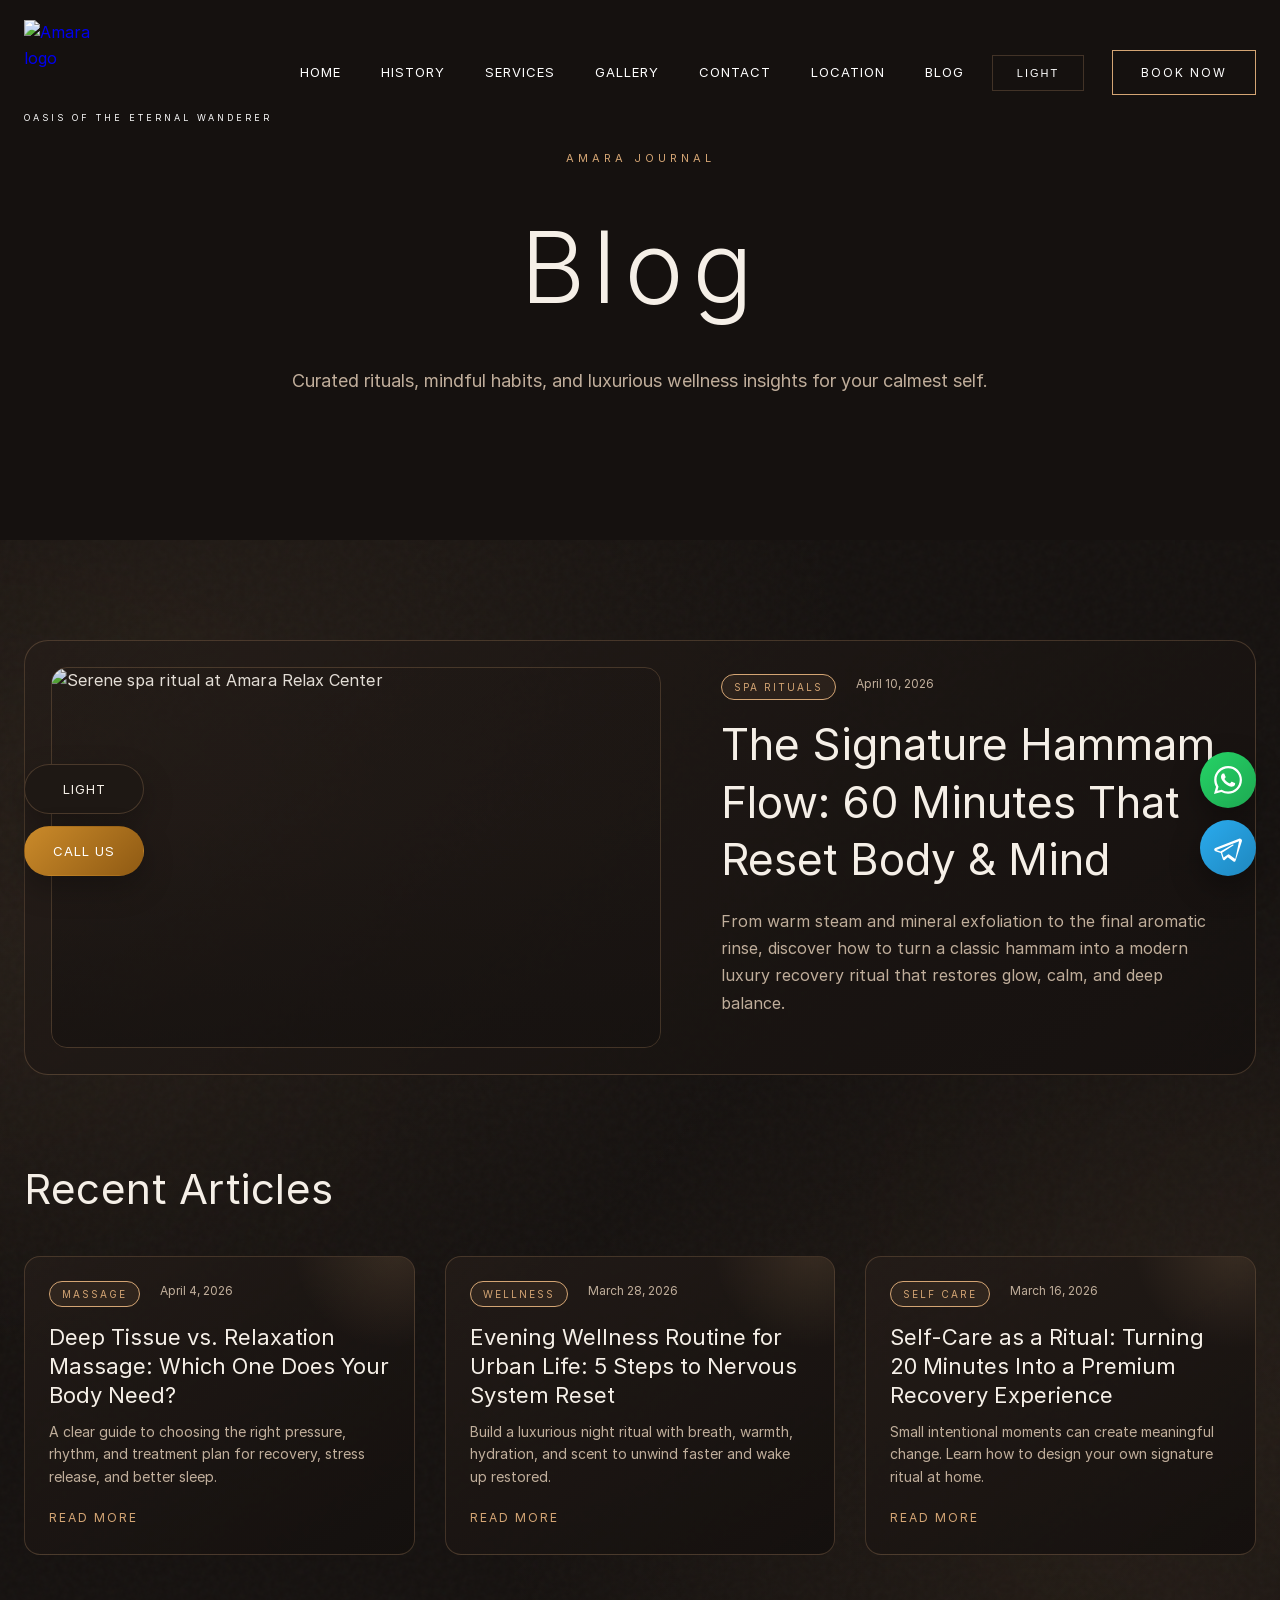
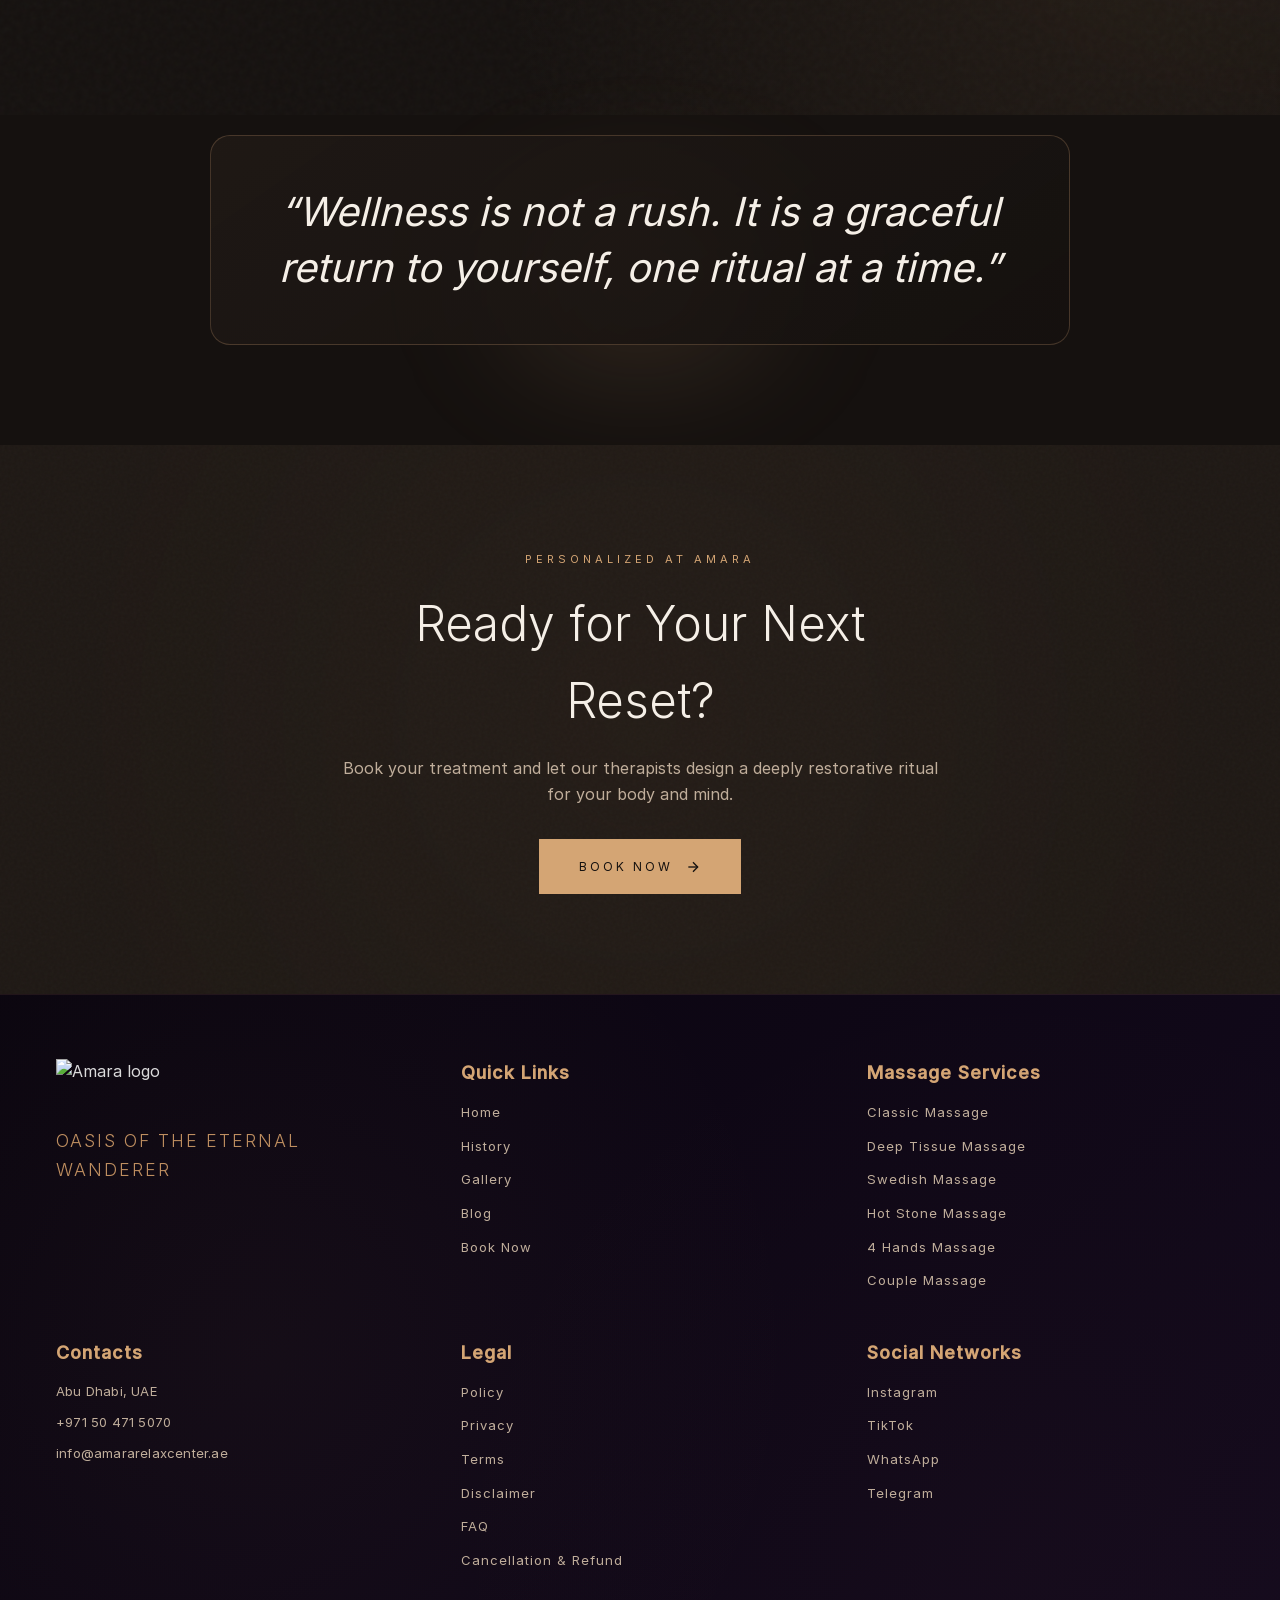
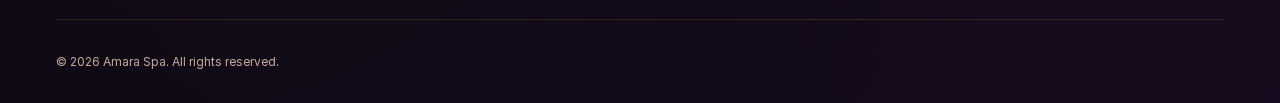
==== blog.html @ 5b9b9706 "Add files via upload" ====
<!DOCTYPE html>
<html lang="en">
<head>
  <meta charset="UTF-8">
  <meta name="viewport" content="width=device-width, initial-scale=1.0">
  <title>Wellness Blog | AMARA Relaxation Center Abu Dhabi</title>
  <meta name="description" content="Read AMARA's wellness blog for massage tips, recovery rituals, stress relief guidance, and luxury self-care insights in Abu Dhabi.">
  <meta name="robots" content="index, follow, max-image-preview:large, max-snippet:-1, max-video-preview:-1">
  <link rel="canonical" href="https://amararelaxcenter.ae/blog">
  <link rel="icon" type="image/png" sizes="16x16" href="img/favicon-16x16.png">
  <link rel="icon" type="image/png" sizes="32x32" href="img/favicon-32x32.png">
  <link rel="apple-touch-icon" sizes="180x180" href="img/apple-touch-icon.png">
  <link rel="icon" type="image/png" sizes="192x192" href="img/android-chrome-192x192.png">
  <link rel="icon" type="image/png" sizes="512x512" href="img/android-chrome-512x512.png">
  <link rel="shortcut icon" href="img/favicon.ico">
  <link rel="manifest" href="img/site.webmanifest">
  <meta property="og:title" content="Wellness Blog | AMARA Relaxation Center Abu Dhabi">
  <meta property="og:description" content="Read AMARA's wellness blog for massage tips, recovery rituals, stress relief guidance, and luxury self-care insights in Abu Dhabi.">
  <meta property="og:type" content="website">
  <meta property="og:url" content="https://amararelaxcenter.ae/blog">
  <meta property="og:image" content="https://amararelaxcenter.ae/img/opengraph.png">
  <meta property="og:image:alt" content="AMARA Relaxation Center in Abu Dhabi">
  <meta name="twitter:card" content="summary_large_image">
  <meta name="twitter:title" content="Wellness Blog | AMARA Relaxation Center Abu Dhabi">
  <meta name="twitter:description" content="Read AMARA's wellness blog for massage tips, recovery rituals, stress relief guidance, and luxury self-care insights in Abu Dhabi.">
  <meta name="twitter:image" content="https://amararelaxcenter.ae/img/opengraph.png">
  <!-- Removed external Google Fonts links; fonts are loaded locally -->
  <link rel="stylesheet" href="styles.css">
  <noscript>
    <!-- Removed fallback external Google Fonts; fonts are bundled locally -->
    <link rel="stylesheet" href="styles.css">
  </noscript>
  <script type="application/ld+json">
{
  "@context": "https://schema.org",
  "@type": "WebPage",
  "name": "Wellness Blog | AMARA Relaxation Center Abu Dhabi",
  "url": "https://amararelaxcenter.ae/blog",
  "isPartOf": {
    "@type": "WebSite",
    "name": "AMARA Relaxation Center",
    "url": "https://amararelaxcenter.ae"
  }
}
  </script>
  <script type="application/ld+json">
{
  "@context": "https://schema.org",
  "@type": "BreadcrumbList",
  "itemListElement": [
    {
      "@type": "ListItem",
      "position": 1,
      "name": "Home",
      "item": "https://amararelaxcenter.ae"
    },
    {
      "@type": "ListItem",
      "position": 2,
      "name": "Blog",
      "item": "https://amararelaxcenter.ae/blog"
    }
  ]
}
  </script>
</head>
<body data-theme="dark">
  <!-- Header -->
  <header class="header" id="header">
    <nav class="nav">
      <a href="/" class="logo">
        <img src="img/logo.png" alt="Amara logo" class="logo-image">
        <span class="logo-subtitle">Oasis of the Eternal Wanderer</span>
      </a>

      <div class="nav-links">
        <a href="/" class="nav-link">Home</a>
        <a href="/#rituals" class="nav-link">History</a>
        <a href="/services" class="nav-link">Services</a>
        <a href="/gallery" class="nav-link">Gallery</a>
        <a href="/contact" class="nav-link">Contact</a>
        <a href="/contact#connect-with-us" class="nav-link">Location</a>
        <a href="/blog" class="nav-link active">Blog</a>
      </div>

      <button class="theme-toggle-btn" id="themeToggleBtn" type="button" aria-label="Switch to light mode">
        Light
      </button>

      <a href="https://wa.me/971501234567" class="cta-button desktop-only" target="_blank" rel="noopener">Book Now</a>

      <button class="mobile-menu-btn" id="mobileMenuBtn" aria-label="Toggle menu">
        <svg class="menu-icon" width="24" height="24" viewBox="0 0 24 24" fill="none" stroke="currentColor" stroke-width="2">
          <line x1="3" y1="6" x2="21" y2="6"></line>
          <line x1="3" y1="12" x2="21" y2="12"></line>
          <line x1="3" y1="18" x2="21" y2="18"></line>
        </svg>
        <svg class="close-icon" width="24" height="24" viewBox="0 0 24 24" fill="none" stroke="currentColor" stroke-width="2">
          <line x1="18" y1="6" x2="6" y2="18"></line>
          <line x1="6" y1="6" x2="18" y2="18"></line>
        </svg>
      </button>
    </nav>

    <div class="mobile-nav-overlay" id="mobileNavOverlay"></div>
    <div class="mobile-nav" id="mobileNav">
      <div class="mobile-nav-logo">
        <img src="img/logo.png" alt="Amara Relaxation Center logo" class="mobile-nav-logo-image">
      </div>
      <a href="/" class="mobile-nav-link">Home</a>
      <a href="/services" class="mobile-nav-link">Services</a>
      <a href="/gallery" class="mobile-nav-link">Gallery</a>
      <a href="/contact" class="mobile-nav-link">Contact</a>
      <a href="/contact#connect-with-us" class="mobile-nav-link">Location</a>
      <a href="/blog" class="mobile-nav-link">Blog</a>
      <button class="theme-toggle-btn mobile-theme-toggle" id="mobileThemeToggleBtn" type="button">
        Light
      </button>
    </div>
  </header>

  <main>
    <!-- Page Hero -->
    <section class="page-hero page-hero-compact blog-hero">
      <div class="page-hero-bg blog-hero-bg"></div>
      <div class="page-hero-overlay"></div>
      <div class="page-hero-particles">
        <div class="particle"></div>
        <div class="particle"></div>
        <div class="particle"></div>
        <div class="particle"></div>
        <div class="particle"></div>
      </div>
      <div class="page-hero-content">
        <span class="page-hero-tag">Amara Journal</span>
        <h1 class="page-hero-title">Blog</h1>
        <p class="page-hero-subtitle">Curated rituals, mindful habits, and luxurious wellness insights for your calmest self.</p>
      </div>
    </section>

    <!-- Blog Section -->
    <section class="blog-section">
      <div class="stone-texture"></div>
      <div class="blog-glow-left"></div>
      <div class="blog-glow-right"></div>

      <div class="container">
        <!-- Featured Post -->
        <article class="blog-featured" data-animate>
          <div class="blog-featured-image">
            <img src="img/int1.webp" alt="Serene spa ritual at Amara Relax Center" loading="lazy">
            <div class="blog-featured-overlay"></div>
          </div>
          <div class="blog-featured-content">
            <div class="blog-meta">
              <span class="blog-category">Spa Rituals</span>
              <span class="blog-date">April 10, 2026</span>
            </div>
            <h2 class="blog-featured-title">The Signature Hammam Flow: 60 Minutes That Reset Body & Mind</h2>
            <p class="blog-featured-excerpt">From warm steam and mineral exfoliation to the final aromatic rinse, discover how to turn a classic hammam into a modern luxury recovery ritual that restores glow, calm, and deep balance.</p>
          </div>
        </article>

        <section class="blog-recent" data-animate>
          <div class="blog-recent-head">
            <h2 class="blog-section-title">Recent Articles</h2>
          </div>
          <div class="blog-grid">
            <article class="blog-card">
              <div class="blog-card-content">
                <div class="blog-meta">
                  <span class="blog-category">Massage</span>
                  <span class="blog-date">April 4, 2026</span>
                </div>
                <h3 class="blog-card-title">Deep Tissue vs. Relaxation Massage: Which One Does Your Body Need?</h3>
                <p class="blog-card-excerpt">A clear guide to choosing the right pressure, rhythm, and treatment plan for recovery, stress release, and better sleep.</p>
                <a href="#" class="blog-read-more"><span>Read More</span></a>
              </div>
            </article>

            <article class="blog-card">
              <div class="blog-card-content">
                <div class="blog-meta">
                  <span class="blog-category">Wellness</span>
                  <span class="blog-date">March 28, 2026</span>
                </div>
                <h3 class="blog-card-title">Evening Wellness Routine for Urban Life: 5 Steps to Nervous System Reset</h3>
                <p class="blog-card-excerpt">Build a luxurious night ritual with breath, warmth, hydration, and scent to unwind faster and wake up restored.</p>
                <a href="#" class="blog-read-more"><span>Read More</span></a>
              </div>
            </article>

            <article class="blog-card">
              <div class="blog-card-content">
                <div class="blog-meta">
                  <span class="blog-category">Self Care</span>
                  <span class="blog-date">March 16, 2026</span>
                </div>
                <h3 class="blog-card-title">Self-Care as a Ritual: Turning 20 Minutes Into a Premium Recovery Experience</h3>
                <p class="blog-card-excerpt">Small intentional moments can create meaningful change. Learn how to design your own signature ritual at home.</p>
                <a href="#" class="blog-read-more"><span>Read More</span></a>
              </div>
            </article>
          </div>
        </section>
      </div>
    </section>

    <section class="blog-quote" data-animate>
      <div class="blog-quote-glow"></div>
      <div class="container">
        <blockquote class="blog-quote-text">
          “Wellness is not a rush. It is a graceful return to yourself, one ritual at a time.”
        </blockquote>
      </div>
    </section>

    <!-- CTA Section -->
    <section class="page-cta">
      <div class="stone-texture"></div>
      <div class="page-cta-glow"></div>
      <div class="container">
        <div class="page-cta-content" data-animate>
          <span class="section-tag">Personalized at Amara</span>
          <h2 class="page-cta-title">Ready for Your Next Reset?</h2>
          <p class="page-cta-text">Book your treatment and let our therapists design a deeply restorative ritual for your body and mind.</p>
          <a href="/contact" class="hero-btn-primary">
            <span>Book Now</span>
            <svg width="16" height="16" viewBox="0 0 24 24" fill="none" stroke="currentColor" stroke-width="2">
              <path d="M5 12h14"/><path d="m12 5 7 7-7 7"/>
            </svg>
          </a>
        </div>
      </div>
    </section>

  </main>

  <!-- Footer -->
  <footer class="footer">
    <div class="container">
      <div class="footer-content">
        <div class="footer-brand">
          <img src="img/logo.png" alt="Amara logo" class="footer-logo-image">
          <p class="footer-tagline">Oasis of the Eternal Wanderer</p>
        </div>

        <div class="footer-column">
          <h3 class="footer-column-title">Quick Links</h3>
          <div class="footer-links">
            <a href="/">Home</a>
            <a href="/#rituals">History</a>
            <a href="/gallery">Gallery</a>
            <a href="/blog">Blog</a>
            <a href="https://wa.me/971501234567" target="_blank" rel="noopener">Book Now</a>
          </div>
        </div>

        <div class="footer-column">
          <h3 class="footer-column-title">Massage Services</h3>
          <div class="footer-links">
            <a href="/services#classic-massage">Classic Massage</a>
            <a href="/services#deep-tissue-massage">Deep Tissue Massage</a>
            <a href="/services#swedish-massage">Swedish Massage</a>
            <a href="/services#hot-stone-massage">Hot Stone Massage</a>
            <a href="/services#four-hands-massage">4 Hands Massage</a>
            <a href="/services#couple-massage">Couple Massage</a>
          </div>
        </div>

        <div class="footer-column">
          <h3 class="footer-column-title">Contacts</h3>
          <div class="footer-links footer-contacts">
            <a href="https://www.google.com/maps/place/Amara+relax+center/@24.4932805,54.3672812,17z/data=!3m1!4b1!4m6!3m5!1s0x3e5e6782f16075eb:0xba63e82e7948f1d3!8m2!3d24.4932805!4d54.3698561!16s%2Fg%2F11nb5mz_rx?hl=en" target="_blank" rel="noopener noreferrer">Abu Dhabi, UAE</a>
            <a href="tel:+971504715070">+971 50 471 5070</a>
            <a href="mailto:info@amararelaxcenter.ae">info@amararelaxcenter.ae</a>
          </div>
        </div>

        <div class="footer-column">
          <h3 class="footer-column-title">Legal</h3>
          <div class="footer-links footer-legal-links">
            <a href="/policy">Policy</a>
            <a href="/privacy">Privacy</a>
            <a href="/terms">Terms</a>
            <a href="/disclaimer">Disclaimer</a>
            <a href="/faq">FAQ</a>
            <a href="/cancellation-refund">Cancellation &amp; Refund</a>
          </div>
        </div>

        <div class="footer-column">
          <h3 class="footer-column-title">Social Networks</h3>
          <div class="footer-links">
            <a href="https://www.instagram.com/amara.relaxcenter/" target="_blank" rel="noopener">Instagram</a>
            <a href="https://www.tiktok.com/@amara.relax.center" target="_blank" rel="noopener">TikTok</a>
            <a href="https://wa.me/971504715070" target="_blank" rel="noopener noreferrer">WhatsApp</a>
            <a href="https://t.me/+971504715070" target="_blank" rel="noopener noreferrer">Telegram</a>
          </div>
        </div>
      </div>
      <div class="footer-bottom">
        <p>&copy; 2026 Amara Spa. All rights reserved.</p>
      </div>
    </div>
  </footer>

  <script src="script.js"></script>
</body>
</html>
---- styles.css ----
/*
 * Removed external Google Font import. All fonts are now self‑hosted using
 * local files stored in the `fonts/` directory.
 * The original import has been commented out to prevent remote requests.
 */
/* @import url('https://fonts.googleapis.com/css2?family=Great+Vibes&display=swap'); */

/* --- Self‑hosted font definitions --- */

@font-face {
  font-family: 'Great Vibes';
  src: url('fonts/GreatVibes-Regular.woff2') format('woff2');
  font-weight: 400;
  font-style: normal;
  font-display: swap;
}

@font-face {
  font-family: 'Cormorant Garamond';
  src: url('fonts/cormorant-garamond-latin-300-normal.woff2') format('woff2');
  font-weight: 300;
  font-style: normal;
  font-display: swap;
}

@font-face {
  font-family: 'Cormorant Garamond';
  src: url('fonts/cormorant-garamond-latin-300-italic.woff2') format('woff2');
  font-weight: 300;
  font-style: italic;
  font-display: swap;
}

@font-face {
  font-family: 'Cormorant Garamond';
  src: url('fonts/cormorant-garamond-latin-400-normal.woff2') format('woff2');
  font-weight: 400;
  font-style: normal;
  font-display: swap;
}

@font-face {
  font-family: 'Cormorant Garamond';
  src: url('fonts/cormorant-garamond-latin-400-italic.woff2') format('woff2');
  font-weight: 400;
  font-style: italic;
  font-display: swap;
}

@font-face {
  font-family: 'Cormorant Garamond';
  src: url('fonts/cormorant-garamond-latin-500-normal.woff2') format('woff2');
  font-weight: 500;
  font-style: normal;
  font-display: swap;
}

@font-face {
  font-family: 'Cormorant Garamond';
  src: url('fonts/cormorant-garamond-latin-500-italic.woff2') format('woff2');
  font-weight: 500;
  font-style: italic;
  font-display: swap;
}

@font-face {
  font-family: 'Inter';
  src: url('fonts/Inter-Light.woff2') format('woff2');
  font-weight: 300;
  font-style: normal;
  font-display: swap;
}

@font-face {
  font-family: 'Inter';
  src: url('fonts/Inter-Regular.woff2') format('woff2');
  font-weight: 400;
  font-style: normal;
  font-display: swap;
}

@font-face {
  font-family: 'Inter';
  src: url('fonts/Inter-Medium.woff2') format('woff2');
  font-weight: 500;
  font-style: normal;
  font-display: swap;
}

/* ========================================
   SPA - Global Styles
   ======================================== */

:root {
  --color-primary: #d4a574;
  --color-primary-light: #e8c9a8;
  --color-primary-dark: #b8915e;
  --color-bg: #15110f;
  --color-bg-light: #1e1814;
  --color-bg-card: #2a211c;
  --color-text: #f5efe7;
  --color-text-muted: #c0ae9b;
  --color-border: rgba(212, 165, 116, 0.24);
  --font-serif: 'Inter', -apple-system, BlinkMacSystemFont, sans-serif;
  --font-sans: 'Inter', -apple-system, BlinkMacSystemFont, sans-serif;
  --font-wordmark: 'Great Vibes', 'Peristiwa', 'Cormorant Garamond', serif;
}

@font-face {
  font-family: 'Peristiwa';
  src: url('fonts/Peristiwa.otf') format('opentype');
  font-weight: 400;
  font-style: normal;
  font-display: swap;
}

* {
  margin: 0;
  padding: 0;
  box-sizing: border-box;
}

html {
  scroll-behavior: smooth;
}

body {
  font-family: var(--font-sans);
  background: var(--color-bg);
  color: var(--color-text);
  line-height: 1.6;
  overflow-x: hidden;
}

.container {
  max-width: 1400px;
  margin: 0 auto;
  padding: 0 24px;
}

/* ---------------------------------------------------------------------------
   Additional Page, Contact, and Footer styles merged
   The following blocks were originally defined in separate files: pages.css,
   contact.css, and footer.css. They have been concatenated here to reduce
   the number of CSS assets loaded on the site. Keeping the ordering ensures
   that global variables and base rules defined above remain in effect, while
   page‑specific styles can override them as needed.
   --------------------------------------------------------------------------- */


body[data-theme='light'] {
  /* High-contrast light mode: fully white base backgrounds across sections */
  --color-bg: #ffffff;
  --color-bg-light: #ffffff;
  --color-bg-card: #ffffff;
  --color-primary: #b18458;
  --color-primary-light: #c89f77;
  --color-primary-dark: #7a5a40;
  --color-text: #2f2620;
  --color-text-muted: #5f5248;
  --color-border: rgba(99, 81, 71, 0.25);
}

body[data-theme='light'] .feature-detail,
body[data-theme='light'] .quote-attribution,
body[data-theme='light'] .healer-name,
body[data-theme='light'] .massage-book-btn {
  color: var(--color-primary-dark);
}

body[data-theme='light'] .header.scrolled {
  background: rgba(255, 251, 245, 0.96);
  border-bottom-color: rgba(113, 93, 75, 0.22);
  box-shadow: 0 10px 24px rgba(44, 30, 18, 0.08);
}

body[data-theme='light'] .header .logo-subtitle,
body[data-theme='light'] .header .nav-link,
body[data-theme='light'] .header .theme-toggle-btn,
body[data-theme='light'] .header .cta-button,
body[data-theme='light'] .header .mobile-menu-btn {
  color: var(--color-primary);
}

body[data-theme='light'] .header .theme-toggle-btn,
body[data-theme='light'] .header .cta-button {
  border-color: rgba(113, 93, 75, 0.35);
}

body[data-theme='light'] .hero-dior .label-text,
body[data-theme='light'] .hero-dior .hero-title-dior .title-subtitle,
body[data-theme='light'] .hero-dior .hero-tagline,
body[data-theme='light'] .hero-dior .hero-description-dior p,
body[data-theme='light'] .hero-dior .hero-btn-secondary,
body[data-theme='light'] .hero-dior .hero-nav-arrow,
body[data-theme='light'] .hero-dior .hero-side-text,
body[data-theme='light'] .hero-dior .scroll-text {
  color: #ffffff;
}

/* ========================================
   HEADER
   ======================================== */

.header {
  position: fixed;
  top: 0;
  left: 0;
  right: 0;
  z-index: 5000;
  padding: 20px 0;
  transition: all 0.4s ease;
  background: transparent;
}

.header.scrolled {
  background: rgba(21, 17, 15, 0.95);
  backdrop-filter: blur(20px);
  padding: 16px 0;
  border-bottom: 1px solid var(--color-border);
}

.nav {
  max-width: 1400px;
  margin: 0 auto;
  padding: 0 24px;
  display: flex;
  align-items: center;
  justify-content: space-between;
}

.logo {
  text-decoration: none;
  display: flex;
  flex-direction: column;
  align-items: flex-start;
}

.logo-text {
  font-family: var(--font-serif);
  font-size: 28px;
  font-weight: 400;
  letter-spacing: 8px;
  color: var(--color-primary);
}

.logo-wordmark {
  font-family: var(--font-wordmark);
  font-size: 82px;
  font-weight: 400;
  line-height: 0.78;
  color: #ffffff;
  letter-spacing: 0;
  text-shadow: 0 1px 1px rgba(0, 0, 0, 0.22);
}

.footer-logo-wordmark {
  display: block;
  margin-bottom: 14px;
  font-size: 84px;
}

/*
 * Display the logo as an image.
 * The header and footer both use the same wordmark image. Define a consistent
 * height for the logo image and allow the width to scale automatically to
 * preserve the aspect ratio. These classes are applied to the <img>
 * elements introduced in index.html.
 */
.logo-image {
  display: block;
  width: 95px;
  height: 95px;
  object-fit: contain;
}

.theme-logo {
  display: block;
}

.theme-logo.theme-logo-light {
  display: none;
}

body[data-theme='light'] .theme-logo.theme-logo-dark {
  display: none;
}

body[data-theme='light'] .theme-logo.theme-logo-light {
  display: block;
}

.footer-logo-image {
  display: block;
  width: 109px;
  height: 109px;
  object-fit: contain;
  margin-bottom: 14px;
}

.logo-subtitle {
  font-size: 9px;
  letter-spacing: 3px;
  text-transform: uppercase;
  color: #ffffff;
  margin-top: -4px;
}

.logo-underline {
  width: 60px;
  height: 1px;
  background: linear-gradient(90deg, var(--color-primary), transparent);
  margin-top: 8px;
}

.nav-links {
  display: flex;
  gap: 40px;
}

.nav-link {
  color: #ffffff;
  text-decoration: none;
  font-size: 13px;
  letter-spacing: 1px;
  text-transform: uppercase;
  transition: color 0.3s ease;
  position: relative;
}

.nav-link::after {
  content: '';
  position: absolute;
  bottom: -4px;
  left: 0;
  width: 0;
  height: 1px;
  background: var(--color-primary);
  transition: width 0.3s ease;
}

.nav-link:hover {
  color: var(--color-primary);
}

.nav-link:hover::after {
  width: 100%;
}

.cta-button {
  display: inline-flex;
  align-items: center;
  padding: 12px 28px;
  background: transparent;
  border: 1px solid var(--color-primary);
  color: #ffffff;
  text-decoration: none;
  font-size: 12px;
  letter-spacing: 2px;
  text-transform: uppercase;
  transition: all 0.3s ease;
}

.cta-button:hover {
  background: var(--color-primary);
  color: var(--color-bg);
}

.mobile-menu-btn {
  display: none;
  position: relative;
  z-index: 5200;
  background: none;
  border: none;
  color: #ffffff;
  cursor: pointer;
  padding: 8px;
  width: 40px;
  height: 40px;
  align-items: center;
  justify-content: center;
}

.mobile-menu-btn .menu-icon,
.mobile-menu-btn .close-icon {
  position: absolute;
  top: 50%;
  left: 50%;
  transform: translate(-50%, -50%);
  transition: opacity 0.35s ease, transform 0.35s ease;
}

.mobile-menu-btn .close-icon {
  opacity: 0;
  transform: translate(-50%, -50%) scale(0.75) rotate(-22deg);
}

.mobile-menu-btn .menu-icon line,
.mobile-menu-btn .close-icon line {
  transition: transform 0.35s ease, opacity 0.35s ease;
  transform-origin: center;
}

.mobile-menu-btn .menu-icon line:nth-child(1) {
  transition-delay: 0ms;
}

.mobile-menu-btn .menu-icon line:nth-child(2) {
  transition-delay: 45ms;
}

.mobile-menu-btn .menu-icon line:nth-child(3) {
  transition-delay: 90ms;
}

.mobile-menu-btn.active .menu-icon {
  opacity: 0;
  transform: translate(-50%, -50%) scale(0.8) rotate(14deg);
}

.mobile-menu-btn.active .close-icon {
  opacity: 1;
  transform: translate(-50%, -50%) scale(1) rotate(0deg);
}

.mobile-menu-btn.active .menu-icon line:nth-child(1) {
  transform: translateX(6px);
  opacity: 0;
}

.mobile-menu-btn.active .menu-icon line:nth-child(2) {
  transform: translateX(-6px);
  opacity: 0;
}

.mobile-menu-btn.active .menu-icon line:nth-child(3) {
  transform: translateX(6px);
  opacity: 0;
}

.mobile-menu-btn .close-icon line {
  opacity: 0;
}

.mobile-menu-btn.active .close-icon line {
  opacity: 1;
}

.mobile-menu-btn.active .close-icon line:first-child {
  transition-delay: 130ms;
}

.mobile-menu-btn.active .close-icon line:last-child {
  transition-delay: 180ms;
}

.mobile-nav-overlay {
  display: none;
  position: fixed;
  inset: 0;
  z-index: 5050;
  background: rgba(6, 6, 6, 0.48);
  opacity: 0;
  transition: opacity 0.45s ease;
  backdrop-filter: blur(2px);
}

.mobile-nav-overlay.active {
  display: block;
  opacity: 1;
}

.mobile-nav {
  display: none;
  position: fixed;
  top: 84px;
  right: 16px;
  width: min(360px, calc(100vw - 32px));
  max-height: calc(100vh - 100px);
  z-index: 5100;
  background: rgba(30, 24, 20, 0.98);
  border: 1px solid rgba(212, 165, 116, 0.25);
  border-radius: 18px;
  box-shadow: 0 24px 55px rgba(0, 0, 0, 0.45);
  backdrop-filter: blur(16px);
  padding: 22px 252px 20px 20px;
  overflow-y: auto;
  flex-direction: column;
  gap: 18px;
  opacity: 0;
  transform: translateY(10px);
  transition: opacity 0.4s ease, transform 0.45s ease;
}

.mobile-nav-logo {
  position: absolute;
  top: 50%;
  right: 18px;
  transform: translateY(-50%);
  width: 216px;
  pointer-events: none;
  opacity: 0.75;
  filter: drop-shadow(0 8px 20px rgba(0, 0, 0, 0.35));
}

.mobile-nav-logo::after {
  content: '';
  position: absolute;
  inset: -18px;
  background: radial-gradient(circle, rgba(212, 165, 116, 0.18), transparent 72%);
  z-index: -1;
}

.mobile-nav-logo-image {
  width: 100%;
  height: auto;
  display: block;
}

.mobile-nav-wordmark {
  display: block;
  width: 100%;
  text-align: right;
  font-size: 116px;
}

.mobile-nav.active {
  display: flex;
  opacity: 1;
  transform: translateY(0);
}

body.menu-open {
  overflow: hidden;
}

body.menu-open .floating-messengers,
body.menu-open .floating-actions {
  opacity: 0;
  pointer-events: none;
}

.mobile-nav-link {
  color: var(--color-text);
  text-decoration: none;
  font-family: var(--font-serif);
  font-size: clamp(22px, 5vw, 28px);
  opacity: 0;
  transform: translateY(14px);
  transition: color 0.3s ease, opacity 0.4s ease, transform 0.45s ease;
}

.mobile-nav-link:hover {
  color: var(--color-primary);
}

.mobile-nav.active .mobile-nav-link {
  opacity: 1;
  transform: translateY(0);
}

.mobile-nav.active .mobile-nav-link:nth-child(1) {
  transition-delay: 70ms;
}

.mobile-nav.active .mobile-nav-link:nth-child(2) {
  transition-delay: 130ms;
}

.mobile-nav.active .mobile-nav-link:nth-child(3) {
  transition-delay: 190ms;
}

.mobile-nav.active .mobile-nav-link:nth-child(4) {
  transition-delay: 250ms;
}

.mobile-nav.active .mobile-nav-link:nth-child(5) {
  transition-delay: 310ms;
}

.mobile-nav.active .mobile-nav-link:nth-child(6) {
  transition-delay: 370ms;
}

body[data-theme='light'] .mobile-nav-overlay {
  background: rgba(87, 63, 38, 0.2);
}

body[data-theme='light'] .mobile-nav {
  background: rgba(255, 251, 245, 0.98);
  border-color: rgba(113, 93, 75, 0.24);
  box-shadow: 0 20px 48px rgba(44, 30, 18, 0.2);
}

body[data-theme='light'] .mobile-nav-logo {
  opacity: 0.88;
  filter: drop-shadow(0 10px 18px rgba(119, 86, 56, 0.25));
}

body[data-theme='light'] .mobile-nav-logo::after {
  background: radial-gradient(circle, rgba(170, 130, 94, 0.16), transparent 72%);
}

body[data-theme='light'] .mobile-nav-link {
  color: #2c1e12;
}

body[data-theme='light'] .mobile-nav-link:hover {
  color: var(--color-primary-dark);
}

body[data-theme='light'] .mobile-nav .mobile-theme-toggle {
  color: #2c1e12;
  border-color: rgba(113, 93, 75, 0.35);
}


.theme-toggle-btn {
  display: inline-flex;
  align-items: center;
  justify-content: center;
  min-width: 92px;
  padding: 11px 16px;
  border: 1px solid var(--color-border);
  background: transparent;
  color: #ffffff;
  font-size: 11px;
  letter-spacing: 2px;
  text-transform: uppercase;
  cursor: pointer;
  transition: all 0.3s ease;
}

.theme-toggle-btn:hover {
  border-color: var(--color-primary);
  color: var(--color-primary);
}

.mobile-theme-toggle {
  width: 100%;
  margin-top: 4px;
}

.desktop-only {
  display: inline-flex;
}

/* ========================================
   GRAND OPENING OFFERS
   ======================================== */

.grand-opening-offers {
  position: relative;
  padding: 78px 0 84px;
  background:
    radial-gradient(circle at 50% 0%, rgba(212, 165, 116, 0.26), transparent 48%),
    radial-gradient(circle at 15% 22%, rgba(212, 165, 116, 0.2), transparent 46%),
    radial-gradient(circle at 80% 20%, rgba(232, 201, 168, 0.17), transparent 42%),
    linear-gradient(180deg, #19130f 0%, #120d0b 100%);
  overflow: hidden;
  border-top: 1px solid rgba(212, 165, 116, 0.2);
  border-bottom: 1px solid rgba(212, 165, 116, 0.2);
}

.grand-opening-glow {
  position: absolute;
  width: 480px;
  height: 480px;
  border-radius: 50%;
  filter: blur(80px);
  pointer-events: none;
}

.grand-opening-glow-left {
  top: -220px;
  left: -160px;
  background: rgba(212, 165, 116, 0.2);
}

.grand-opening-glow-right {
  right: -170px;
  bottom: -260px;
  background: rgba(184, 145, 94, 0.15);
}

.grand-opening-card {
  position: relative;
  z-index: 1;
  max-width: 980px;
  margin: 0 auto;
  padding: clamp(30px, 5vw, 52px);
  border: 1px solid rgba(212, 165, 116, 0.48);
  background:
    radial-gradient(circle at 18% 25%, rgba(246, 215, 172, 0.22), transparent 38%),
    radial-gradient(circle at 82% 78%, rgba(211, 164, 105, 0.2), transparent 42%),
    linear-gradient(135deg, rgba(53, 38, 26, 0.96), rgba(24, 17, 12, 0.95));
  box-shadow: 0 28px 80px rgba(0, 0, 0, 0.5), inset 0 0 90px rgba(212, 165, 116, 0.18);
}

.grand-opening-card::before {
  content: '';
  position: absolute;
  inset: 14px;
  border: 1px solid rgba(212, 165, 116, 0.2);
  pointer-events: none;
}

.grand-opening-kicker {
  font-size: 11px;
  letter-spacing: 0.32em;
  text-transform: uppercase;
  color: var(--color-primary-light);
  text-align: center;
  margin-bottom: 14px;
}

.grand-opening-title {
  font-family: 'Cormorant Garamond', serif;
  font-size: clamp(36px, 6vw, 62px);
  text-align: center;
  text-transform: uppercase;
  letter-spacing: 0.08em;
  color: #fffaf4;
  margin-bottom: 10px;
}

.grand-opening-subtitle {
  text-align: center;
  color: var(--color-text-muted);
  letter-spacing: 0.08em;
  text-transform: uppercase;
  font-size: clamp(10px, 1.5vw, 13px);
  margin-bottom: clamp(20px, 4vw, 36px);
}

.grand-opening-spotlight {
  display: inline-flex;
  align-items: center;
  justify-content: center;
  gap: 10px;
  margin: 0 auto clamp(24px, 4vw, 32px);
  padding: 10px 20px;
  border-radius: 999px;
  border: 1px solid rgba(232, 201, 168, 0.58);
  background: rgba(212, 165, 116, 0.1);
  color: #fff3e3;
}

.spotlight-ping {
  width: 10px;
  height: 10px;
  border-radius: 50%;
  background: #ffdfb4;
  box-shadow: 0 0 0 0 rgba(255, 223, 180, 0.5);
  animation: grandOpeningPulse 1.9s ease-out infinite;
}

.spotlight-label {
  text-transform: uppercase;
  letter-spacing: 0.14em;
  font-size: 11px;
}

.grand-offers-grid {
  display: grid;
  grid-template-columns: repeat(3, minmax(0, 1fr));
  gap: 18px;
}

.grand-offer-item {
  position: relative;
  text-align: center;
  padding: 30px 16px 24px;
  border: 1px solid rgba(212, 165, 116, 0.28);
  background: linear-gradient(160deg, rgba(255, 255, 255, 0.04), rgba(212, 165, 116, 0.03));
  transition: transform 0.35s ease, border-color 0.35s ease, box-shadow 0.35s ease, background 0.35s ease;
}

.grand-offer-badge {
  position: absolute;
  top: -12px;
  left: 50%;
  transform: translateX(-50%);
  background: linear-gradient(90deg, #f6d7ac, #d3a469);
  color: #2b1a10;
  border-radius: 999px;
  padding: 5px 12px;
  font-size: 10px;
  letter-spacing: 0.12em;
  text-transform: uppercase;
  font-weight: 600;
}

.grand-offer-featured {
  border-color: rgba(232, 201, 168, 0.75);
  background:
    radial-gradient(circle at 50% 10%, rgba(232, 201, 168, 0.18), transparent 56%),
    linear-gradient(160deg, rgba(255, 255, 255, 0.08), rgba(212, 165, 116, 0.06));
  box-shadow: 0 18px 40px rgba(212, 165, 116, 0.2);
}

.grand-offer-item:hover {
  transform: translateY(-7px) scale(1.02);
  border-color: rgba(232, 201, 168, 0.75);
  box-shadow: 0 18px 40px rgba(212, 165, 116, 0.24);
  background: linear-gradient(160deg, rgba(255, 255, 255, 0.1), rgba(212, 165, 116, 0.09));
}

.grand-offer-name {
  color: #ffffff;
  font-size: clamp(16px, 2vw, 21px);
  font-weight: 400;
  line-height: 1.35;
  margin-bottom: 12px;
}

.grand-offer-price {
  font-size: clamp(24px, 3.6vw, 36px);
  font-weight: 500;
  color: var(--color-primary-light);
  letter-spacing: 0.05em;
}

body[data-theme='light'] .grand-opening-offers {
  background:
    radial-gradient(circle at 14% 18%, rgba(177, 132, 88, 0.18), transparent 44%),
    radial-gradient(circle at 88% 35%, rgba(200, 159, 119, 0.14), transparent 42%),
    linear-gradient(180deg, #fcf7f1 0%, #fffdf9 100%);
}

body[data-theme='light'] .grand-opening-card {
  background: linear-gradient(135deg, rgba(255, 251, 246, 0.94), rgba(255, 255, 255, 0.95));
  border-color: rgba(122, 90, 64, 0.36);
  box-shadow: 0 24px 55px rgba(69, 48, 32, 0.15);
}

body[data-theme='light'] .grand-opening-title,
body[data-theme='light'] .grand-offer-name {
  color: #2f2620;
}

body[data-theme='light'] .grand-offer-item {
  background: linear-gradient(160deg, rgba(177, 132, 88, 0.08), rgba(255, 255, 255, 0.8));
  border-color: rgba(122, 90, 64, 0.28);
}

body[data-theme='light'] .grand-opening-spotlight {
  color: #4a3728;
  background: rgba(177, 132, 88, 0.14);
  border-color: rgba(122, 90, 64, 0.38);
}

body[data-theme='light'] .grand-offer-badge {
  color: #fffaf2;
  background: linear-gradient(90deg, #7f5938, #b37d4c);
}

/* ========================================
   HERO SECTION - DIOR INSPIRED
   ======================================== */

.hero-dior {
  --color-bg: #15110f;
  --color-bg-light: #1e1814;
  --color-bg-card: #2a211c;
  --color-text: #f5efe7;
  --color-text-muted: #c0ae9b;
  --color-border: rgba(212, 165, 116, 0.24);
  position: relative;
  min-height: 100vh;
  display: flex;
  align-items: center;
  justify-content: center;
  overflow: hidden;
}

/* Background Slider */
.hero-slider {
  position: absolute;
  inset: 0;
  z-index: 0;
}

.hero-slide {
  position: absolute;
  inset: 0;
  background-size: cover;
  background-position: center;
  opacity: 0;
  transform: scale(1.1);
  transition: opacity 1.5s ease, transform 8s ease;
}

.hero-slide.active {
  opacity: 1;
  transform: scale(1);
}

.slide-overlay {
  position: absolute;
  inset: 0;
  background: linear-gradient(
    to bottom,
    rgba(21, 17, 15, 0.56) 0%,
    rgba(21, 17, 15, 0.34) 40%,
    rgba(21, 17, 15, 0.48) 60%,
    rgba(21, 17, 15, 0.84) 100%
  );
}

/* Animated Particles */
.hero-particles {
  position: absolute;
  inset: 0;
  z-index: 1;
  pointer-events: none;
}

.hero-particles .particle {
  position: absolute;
  width: 4px;
  height: 4px;
  background: var(--color-primary);
  border-radius: 50%;
  opacity: 0;
  animation: floatParticle 15s infinite;
}

.hero-particles .particle:nth-child(1) {
  left: 10%;
  animation-delay: 0s;
}

.hero-particles .particle:nth-child(2) {
  left: 30%;
  animation-delay: 3s;
}

.hero-particles .particle:nth-child(3) {
  left: 50%;
  animation-delay: 6s;
}

.hero-particles .particle:nth-child(4) {
  left: 70%;
  animation-delay: 9s;
}

.hero-particles .particle:nth-child(5) {
  left: 90%;
  animation-delay: 12s;
}

.hero-particles .particle:nth-child(6) {
  left: 18%;
  width: 3px;
  height: 3px;
  animation-delay: 1.5s;
  animation-duration: 12s;
}

.hero-particles .particle:nth-child(7) {
  left: 42%;
  width: 5px;
  height: 5px;
  animation-delay: 4.5s;
  animation-duration: 18s;
}

.hero-particles .particle:nth-child(8) {
  left: 62%;
  animation-delay: 7.5s;
  animation-duration: 14s;
}

.hero-particles .particle:nth-child(9) {
  left: 82%;
  width: 6px;
  height: 6px;
  animation-delay: 10.5s;
  animation-duration: 20s;
}

.hero-particles .particle:nth-child(10) {
  left: 5%;
  animation-delay: 2s;
  animation-duration: 16s;
}

.hero-particles .particle:nth-child(11) {
  left: 55%;
  width: 2px;
  height: 2px;
  animation-delay: 5.5s;
  animation-duration: 11s;
}

.hero-particles .particle:nth-child(12) {
  left: 95%;
  animation-delay: 8.5s;
  animation-duration: 17s;
}

@keyframes floatParticle {
  0% {
    bottom: -10%;
    opacity: 0;
    transform: translateX(0);
  }
  10% {
    opacity: 0.6;
  }
  90% {
    opacity: 0.6;
  }
  100% {
    bottom: 110%;
    opacity: 0;
    transform: translateX(50px);
  }
}

/* Hero Content */
.hero-content-dior {
  position: relative;
  z-index: 10;
  text-align: center;
  padding: 0 24px;
  max-width: 900px;
}

.hero-label {
  display: flex;
  align-items: center;
  justify-content: center;
  gap: 20px;
  margin-bottom: 32px;
  opacity: 0;
  animation: fadeInUp 1s ease 0.3s forwards;
}

.label-line {
  width: 60px;
  height: 1px;
  background: var(--color-primary);
  opacity: 0.5;
}

.label-text {
  font-size: 11px;
  letter-spacing: 4px;
  text-transform: uppercase;
  color: #ffffff;
}

.hero-title-dior {
  margin-bottom: 16px;
  opacity: 0;
  animation: fadeInUp 1s ease 0.5s forwards;
}

.hero-main-logo {
  width: clamp(360px, 55vw, 620px);
  height: auto;
  margin: 0 auto 18px;
  display: block;
  opacity: 0;
  animation: fadeInUp 1s ease 0.35s forwards;
  filter: drop-shadow(0 0 25px rgba(212, 165, 116, 0.35));
}

@media (max-width: 980px) {
  .grand-offers-grid {
    grid-template-columns: 1fr;
  }

  .grand-opening-offers {
    padding-top: 64px;
    padding-bottom: 60px;
  }
}

@keyframes grandOpeningPulse {
  0% {
    box-shadow: 0 0 0 0 rgba(255, 223, 180, 0.5);
  }
  70% {
    box-shadow: 0 0 0 12px rgba(255, 223, 180, 0);
  }
  100% {
    box-shadow: 0 0 0 0 rgba(255, 223, 180, 0);
  }
}

.hero-title-dior .title-subtitle {
  display: block;
  margin-top: 0;
  font-family: var(--font-sans);
  font-size: clamp(9px, 2.33vw, 21px);
  font-weight: 300;
  letter-spacing: 0.24em;
  text-transform: uppercase;
  color: #ffffff;
  text-shadow: 0 0 80px rgba(212, 165, 116, 0.3);
}

.hero-tagline {
  font-family: var(--font-serif);
  font-size: clamp(18px, 3vw, 28px);
  font-style: italic;
  color: #ffffff;
  letter-spacing: 6px;
  margin-bottom: 32px;
  opacity: 0;
  animation: fadeInUp 1s ease 0.7s forwards;
}

.hero-description-dior {
  margin-bottom: 48px;
  opacity: 0;
  animation: fadeInUp 1s ease 0.9s forwards;
}

.hero-description-dior p {
  font-size: 16px;
  color: #ffffff;
  line-height: 1.8;
  letter-spacing: 1px;
}

.hero-cta-group {
  display: flex;
  flex-wrap: wrap;
  gap: 20px;
  justify-content: center;
  opacity: 0;
  animation: fadeInUp 1s ease 1.1s forwards;
}

.hero-btn-primary {
  display: inline-flex;
  align-items: center;
  gap: 12px;
  padding: 18px 40px;
  background: var(--color-primary);
  color: var(--color-bg);
  text-decoration: none;
  font-size: 12px;
  letter-spacing: 3px;
  text-transform: uppercase;
  transition: all 0.4s ease;
  position: relative;
  overflow: hidden;
}

.hero-btn-primary::before {
  content: '';
  position: absolute;
  inset: 0;
  background: var(--color-primary-dark);
  transform: translateX(-100%);
  transition: transform 0.4s ease;
}

.hero-btn-primary:hover::before {
  transform: translateX(0);
}

.hero-btn-primary span,
.hero-btn-primary svg {
  position: relative;
  z-index: 1;
}

.hero-btn-primary:hover {
  transform: translateY(-2px);
  box-shadow: 0 10px 40px rgba(212, 165, 116, 0.3);
}

.hero-btn-secondary {
  display: inline-flex;
  align-items: center;
  padding: 18px 40px;
  background: transparent;
  border: 1px solid rgba(255, 255, 255, 0.3);
  color: #ffffff;
  text-decoration: none;
  font-size: 12px;
  letter-spacing: 3px;
  text-transform: uppercase;
  transition: all 0.4s ease;
}

.hero-btn-secondary:hover {
  border-color: var(--color-primary);
  color: var(--color-primary);
  background: rgba(212, 165, 116, 0.1);
}

/* Slide Indicators */
.hero-indicators {
  position: absolute;
  bottom: 100px;
  left: 50%;
  transform: translateX(-50%);
  z-index: 20;
  display: flex;
  gap: 12px;
}

.indicator {
  width: 40px;
  height: 3px;
  background: rgba(255, 255, 255, 0.3);
  border: none;
  cursor: pointer;
  transition: all 0.4s ease;
  position: relative;
  overflow: hidden;
}

.indicator::after {
  content: '';
  position: absolute;
  left: 0;
  top: 0;
  height: 100%;
  width: 0;
  background: var(--color-primary);
  transition: width 0.4s ease;
}

.indicator.active::after {
  width: 100%;
  animation: indicatorProgress 6s linear;
}

@keyframes indicatorProgress {
  from { width: 0; }
  to { width: 100%; }
}

.indicator:hover {
  background: rgba(255, 255, 255, 0.5);
}

/* Navigation Arrows */
.hero-nav-arrow {
  position: absolute;
  top: 50%;
  transform: translateY(-50%);
  z-index: 20;
  width: 50px;
  height: 50px;
  display: flex;
  align-items: center;
  justify-content: center;
  background: rgba(21, 17, 15, 0.56);
  border: 1px solid rgba(255, 255, 255, 0.2);
  color: #ffffff;
  cursor: pointer;
  transition: all 0.4s ease;
}

.hero-nav-prev {
  left: 30px;
}

.hero-nav-next {
  right: 30px;
}

.hero-nav-arrow:hover {
  background: var(--color-primary);
  border-color: var(--color-primary);
  color: var(--color-bg);
}

/* Scroll Indicator */
.scroll-indicator-dior {
  position: absolute;
  bottom: 30px;
  left: 50%;
  transform: translateX(-50%);
  z-index: 20;
  display: flex;
  flex-direction: column;
  align-items: center;
  gap: 12px;
  opacity: 0;
  animation: fadeIn 1s ease 1.5s forwards;
}

.scroll-indicator-dior span {
  font-size: 10px;
  letter-spacing: 3px;
  text-transform: uppercase;
  color: #ffffff;
}

.scroll-line {
  width: 1px;
  height: 40px;
  background: rgba(255, 255, 255, 0.2);
  position: relative;
  overflow: hidden;
}

.scroll-dot {
  position: absolute;
  top: 0;
  left: 50%;
  transform: translateX(-50%);
  width: 3px;
  height: 10px;
  background: var(--color-primary);
  border-radius: 2px;
  animation: scrollBounce 2s ease-in-out infinite;
}

@keyframes scrollBounce {
  0%, 100% {
    top: 0;
  }
  50% {
    top: 30px;
  }
}

/* Side Text */
.hero-side-text {
  position: absolute;
  z-index: 20;
  font-size: 10px;
  letter-spacing: 4px;
  text-transform: uppercase;
  color: rgba(255, 255, 255, 0.8);
  writing-mode: vertical-rl;
  opacity: 0;
  animation: fadeIn 1s ease 1.3s forwards;
}

.hero-side-text.left {
  left: 30px;
  bottom: 100px;
}

.hero-side-text.right {
  right: 30px;
  bottom: 100px;
  transform: rotate(180deg);
}

@keyframes fadeInUp {
  from {
    opacity: 0;
    transform: translateY(30px);
  }
  to {
    opacity: 1;
    transform: translateY(0);
  }
}

@keyframes fadeIn {
  from { opacity: 0; }
  to { opacity: 1; }
}

/* ========================================
   SECTION COMMON STYLES
   ======================================== */

.stone-texture {
  position: absolute;
  inset: 0;
  background-image: url("data:image/svg+xml,%3Csvg viewBox='0 0 200 200' xmlns='http://www.w3.org/2000/svg'%3E%3Cfilter id='noiseFilter'%3E%3CfeTurbulence type='fractalNoise' baseFrequency='0.9' numOctaves='4' stitchTiles='stitch'/%3E%3C/filter%3E%3Crect width='100%25' height='100%25' filter='url(%23noiseFilter)'/%3E%3C/svg%3E");
  opacity: 0.03;
  pointer-events: none;
}

.section-header {
  text-align: center;
  margin-bottom: 60px;
}

.section-header-line {
  display: flex;
  align-items: center;
  justify-content: center;
  gap: 20px;
  margin-bottom: 24px;
}

.header-line-left,
.header-line-right {
  width: 60px;
  height: 1px;
  background: linear-gradient(90deg, transparent, var(--color-primary));
}

.header-line-right {
  background: linear-gradient(90deg, var(--color-primary), transparent);
}

.section-tag {
  font-size: 11px;
  letter-spacing: 4px;
  text-transform: uppercase;
  color: var(--color-primary);
}

.section-title {
  font-family: var(--font-serif);
  font-size: clamp(36px, 6vw, 56px);
  font-weight: 300;
  color: var(--color-text);
  margin-bottom: 20px;
}

.section-divider {
  display: flex;
  align-items: center;
  justify-content: center;
  gap: 12px;
  margin-bottom: 24px;
}

.divider-dot {
  width: 4px;
  height: 4px;
  background: var(--color-primary);
  border-radius: 50%;
}

.divider-line-long {
  width: 60px;
  height: 1px;
  background: var(--color-border);
}

.divider-diamond {
  width: 8px;
  height: 8px;
  background: var(--color-primary);
  transform: rotate(45deg);
}

.divider-line {
  width: 40px;
  height: 1px;
  background: var(--color-border);
}

.section-description {
  max-width: 600px;
  margin: 0 auto;
  color: var(--color-text-muted);
  font-size: 16px;
  line-height: 1.8;
}

/* ========================================
   LEGEND SECTION
   ======================================== */

.legend {
  position: relative;
  padding: 120px 0;
  background: var(--color-bg-light);
  overflow: hidden;
}

.legend-bg {
  position: absolute;
  inset: 0;
  background: radial-gradient(ellipse at center, rgba(212, 165, 116, 0.05) 0%, transparent 70%);
}

.legend-glow-left,
.legend-glow-right {
  position: absolute;
  width: 400px;
  height: 400px;
  border-radius: 50%;
  filter: blur(100px);
  opacity: 0.1;
}

.legend-glow-left {
  left: -200px;
  top: 50%;
  transform: translateY(-50%);
  background: var(--color-primary);
}

.legend-glow-right {
  right: -200px;
  top: 50%;
  transform: translateY(-50%);
  background: var(--color-primary);
}

.legend-border-outer,
.legend-border-inner {
  position: absolute;
  border: 1px solid var(--color-border);
  pointer-events: none;
}

.legend-border-outer {
  inset: 40px;
}

.legend-border-inner {
  inset: 60px;
  opacity: 0.5;
}

.legend-icon {
  position: relative;
  display: flex;
  justify-content: center;
  margin-bottom: 40px;
  color: var(--color-primary);
}

.icon-glow {
  position: absolute;
  width: 100px;
  height: 100px;
  background: var(--color-primary);
  filter: blur(60px);
  opacity: 0.3;
}

.legend-title {
  font-family: var(--font-serif);
  font-size: clamp(28px, 4vw, 42px);
  font-weight: 300;
  text-align: center;
  line-height: 1.6;
  margin-bottom: 40px;
}

.legend-title span {
  display: block;
}

.text-primary {
  color: var(--color-primary);
}

.italic {
  font-style: italic;
}

.legend-story {
  display: grid;
  grid-template-columns: minmax(0, 1fr) minmax(560px, 1.49fr);
  gap: 48px;
  align-items: center;
  max-width: 1460px;
  margin: 0 auto 60px;
}

.legend-text {
  max-width: 800px;
  text-align: left;
}

.legend-visual {
  position: relative;
}

.legend-image {
  display: block;
  width: 100%;
  min-height: 100%;
  object-fit: cover;
  border-radius: 28px;
  border: 1px solid var(--color-border);
  box-shadow: 0 24px 60px rgba(0, 0, 0, 0.25);
}

.legend-line {
  display: block;
  overflow: hidden;
  margin-bottom: 0.2em;
}

.legend-line:last-child {
  margin-bottom: 0;
}

.legend-line-inner {
  display: block;
  opacity: 0;
  transform: translateY(24px);
  will-change: transform, opacity;
}

.legend.is-visible .legend-line-inner {
  animation: legendLineReveal 1.1s cubic-bezier(0.22, 1, 0.36, 1) forwards;
  animation-delay: calc(var(--line-index, 0) * 120ms);
}

.legend-paragraph {
  color: var(--color-text-muted);
  font-size: 16px;
  line-height: 1.9;
  margin-bottom: 24px;
}

.legend-paragraph-highlight {
  font-family: var(--font-serif);
  font-size: 20px;
  font-style: italic;
  color: var(--color-text);
  line-height: 1.8;
}

@keyframes legendLineReveal {
  0% {
    opacity: 0;
    transform: translateY(24px);
  }
  100% {
    opacity: 1;
    transform: translateY(0);
  }
}

.legend-divider {
  display: flex;
  align-items: center;
  justify-content: center;
  gap: 20px;
  margin-bottom: 60px;
}



/* ========================================
   SANCTUARY SECTION
   ======================================== */

.sanctuary {
  position: relative;
  padding: 120px 0;
  background: var(--color-bg-light);
  overflow: hidden;
}

.sanctuary-glow,
.sanctuary-glow-center {
  position: absolute;
  border-radius: 50%;
  filter: blur(150px);
  opacity: 0.08;
}

.sanctuary-glow {
  width: 600px;
  height: 600px;
  background: var(--color-primary);
  top: -200px;
  right: -200px;
}

.sanctuary-glow-center {
  width: 400px;
  height: 400px;
  background: var(--color-primary);
  top: 50%;
  left: 50%;
  transform: translate(-50%, -50%);
}

.features-grid {
  display: grid;
  grid-template-columns: repeat(3, 1fr);
  gap: 30px;
  margin-bottom: 60px;
}

.feature-card {
  position: relative;
  padding: 40px 30px;
  background: var(--color-bg-card);
  border: 1px solid var(--color-border);
  transition: all 0.4s ease;
}

.feature-card:hover {
  transform: translateY(-5px);
  border-color: var(--color-primary);
}

.feature-glow {
  position: absolute;
  inset: 0;
  background: radial-gradient(ellipse at center, rgba(212, 165, 116, 0.1) 0%, transparent 70%);
  opacity: 0;
  transition: opacity 0.4s ease;
}

.feature-card:hover .feature-glow {
  opacity: 1;
}

.feature-corner {
  position: absolute;
  width: 20px;
  height: 20px;
  border-color: var(--color-primary);
  opacity: 0;
  transition: opacity 0.4s ease;
}

.feature-card:hover .feature-corner {
  opacity: 0.5;
}

.feature-corner.tl {
  top: -1px;
  left: -1px;
  border-top: 1px solid;
  border-left: 1px solid;
}

.feature-corner.tr {
  top: -1px;
  right: -1px;
  border-top: 1px solid;
  border-right: 1px solid;
}

.feature-corner.bl {
  bottom: -1px;
  left: -1px;
  border-bottom: 1px solid;
  border-left: 1px solid;
}

.feature-corner.br {
  bottom: -1px;
  right: -1px;
  border-bottom: 1px solid;
  border-right: 1px solid;
}

.feature-icon {
  color: var(--color-primary);
  margin-bottom: 20px;
}

.feature-title {
  font-family: var(--font-serif);
  font-size: 24px;
  font-weight: 400;
  margin-bottom: 16px;
}

.feature-description {
  color: var(--color-text-muted);
  font-size: 14px;
  line-height: 1.7;
  margin-bottom: 16px;
}

.feature-detail {
  display: inline-block;
  font-size: 11px;
  letter-spacing: 1px;
  color: var(--color-primary);
  padding-top: 12px;
  border-top: 1px solid var(--color-border);
}

.atmosphere-bar {
  position: relative;
  padding: 40px;
  background: var(--color-bg-card);
  border: 1px solid var(--color-border);
  margin-bottom: 60px;
}

.atmosphere-shine {
  position: absolute;
  top: 0;
  left: 0;
  right: 0;
  height: 1px;
  background: linear-gradient(90deg, transparent, var(--color-primary), transparent);
}

.atmosphere-title {
  font-family: var(--font-serif);
  font-size: 20px;
  text-align: center;
  margin-bottom: 30px;
}

.atmosphere-items {
  display: flex;
  justify-content: center;
  gap: 60px;
  flex-wrap: wrap;
}

.atmosphere-item {
  display: flex;
  align-items: center;
  gap: 16px;
}

.atmosphere-icon {
  color: var(--color-primary);
}

.atmosphere-label {
  font-size: 12px;
  letter-spacing: 1px;
  text-transform: uppercase;
  color: var(--color-text-muted);
  margin-bottom: 4px;
}

.atmosphere-value {
  font-family: var(--font-serif);
  font-size: 16px;
  color: var(--color-text);
}

.quote-block {
  text-align: center;
  max-width: 700px;
  margin: 0 auto;
}

.quote-block blockquote {
  font-family: var(--font-serif);
  font-size: clamp(20px, 3vw, 26px);
  font-style: italic;
  line-height: 1.6;
  color: var(--color-text);
  margin-bottom: 24px;
}

.quote-attribution {
  display: flex;
  align-items: center;
  justify-content: center;
  gap: 16px;
  color: var(--color-primary);
  font-size: 12px;
  letter-spacing: 2px;
  text-transform: uppercase;
}

.quote-line {
  width: 40px;
  height: 1px;
  background: var(--color-border);
}

/* ========================================
   MASSAGES SECTION
   ======================================== */

.massages-section {
  position: relative;
  padding: 120px 0;
  background: var(--color-bg-light);
  overflow: hidden;
}

.massages-bg {
  position: absolute;
  inset: 0;
  background: radial-gradient(ellipse at top, rgba(212, 165, 116, 0.03) 0%, transparent 50%);
  pointer-events: none;
}

.massages-glow-top,
.massages-glow-bottom {
  position: absolute;
  width: 500px;
  height: 500px;
  border-radius: 50%;
  filter: blur(150px);
  opacity: 0.05;
  background: var(--color-primary);
  pointer-events: none;
}

.massages-glow-top {
  top: -200px;
  left: 50%;
  transform: translateX(-50%);
}

.massages-glow-bottom {
  bottom: -200px;
  right: -100px;
}

.massages-filter {
  display: flex;
  flex-wrap: wrap;
  justify-content: center;
  gap: 10px;
  margin: 0 auto 48px;
}

.massages-section .container {
  position: relative;
  z-index: 1;
}

.massages-filter-btn {
  border: 1px solid var(--color-border);
  background: transparent;
  color: var(--color-text-muted);
  text-transform: uppercase;
  letter-spacing: 2px;
  font-size: 12px;
  font-weight: 500;
  padding: 12px 24px;
  transition: all 0.3s ease;
  cursor: pointer;
}

.massages-filter-btn:hover {
  border-color: var(--color-primary);
  color: var(--color-text);
}

.massages-filter-btn.active {
  background: var(--color-primary);
  border-color: var(--color-primary);
  color: #2a211c;
}

.massages-grid {
  display: grid;
  grid-template-columns: repeat(3, 1fr);
  gap: 24px;
}

.massage-card.is-hidden {
  display: none;
}


.massages-toggle-wrap {
  display: flex;
  justify-content: center;
  margin-top: 40px;
}

.massages-see-more-btn {
  border: 1px solid var(--color-primary);
  background: linear-gradient(135deg, color-mix(in srgb, var(--color-primary) 12%, transparent), transparent);
  color: var(--color-text);
  text-transform: uppercase;
  letter-spacing: 2px;
  font-size: 12px;
  font-weight: 500;
  padding: 13px 34px;
  min-width: 170px;
  transition: transform 0.35s ease, box-shadow 0.35s ease, background-color 0.35s ease, color 0.35s ease, opacity 0.35s ease;
  cursor: pointer;
}

.massages-see-more-btn:hover {
  transform: translateY(-2px);
  box-shadow: 0 14px 30px color-mix(in srgb, var(--color-primary) 18%, transparent);
  background: color-mix(in srgb, var(--color-primary) 20%, transparent);
}

.massages-see-more-btn:focus-visible {
  outline: 2px solid var(--color-primary);
  outline-offset: 3px;
}

.massages-see-more-btn.is-hidden {
  opacity: 0;
  pointer-events: none;
}

.massage-card {
  position: relative;
  background: var(--color-bg-card);
  border: 1px solid var(--color-border);
  border-radius: 12px;
  overflow: hidden;
  transition: transform 0.35s ease, box-shadow 0.35s ease;
  padding: 478px 18px 18px;
  box-shadow: 0 10px 20px rgba(0, 0, 0, 0.28);
}

.massage-card:hover {
  transform: translateY(-6px);
  box-shadow: 0 18px 34px color-mix(in srgb, var(--color-primary) 18%, rgba(0, 0, 0, 0.65));
}

.massage-card-large {
  grid-column: span 1;
  grid-row: span 1;
}

.massage-card-wide {
  grid-column: span 1;
}

.massage-card-waxing {
  grid-column: span 1;
}

.massage-card-horizontal {
  display: grid;
  grid-template-columns: minmax(240px, 0.95fr) minmax(0, 1.55fr);
  align-items: stretch;
}

.massage-card-horizontal .massage-card-image {
  height: 100%;
  min-height: 320px;
}

.massage-card-horizontal .massage-card-content {
  display: flex;
  flex-direction: column;
}

.massage-card-horizontal .massage-pricing {
  margin-top: auto;
}

.massage-card-image {
  position: absolute;
  top: 14px;
  left: 50%;
  transform: translateX(-50%);
  width: calc(100% - 36px);
  height: 456px;
  overflow: hidden;
  border-radius: 56px 56px 24px 24px;
  border: 5px solid color-mix(in srgb, var(--color-primary) 45%, var(--color-bg-card));
  background: color-mix(in srgb, var(--color-bg-card) 80%, var(--color-primary) 20%);
}

.massage-card-large .massage-card-image {
  height: 456px;
}

.massage-card-image img {
  width: 100%;
  height: 100%;
  object-fit: cover;
  transition: transform 0.6s ease;
}

.massage-card:hover .massage-card-image img {
  transform: scale(1.06);
}

.massage-image-overlay {
  display: none;
}

.massage-image-shine {
  position: absolute;
  top: 0;
  left: -100%;
  width: 50%;
  height: 100%;
  background: linear-gradient(90deg, transparent, rgba(255, 255, 255, 0.1), transparent);
  transition: left 0.6s ease;
}

.massage-card:hover .massage-image-shine {
  left: 100%;
}

.massage-card-content {
  padding: 10px 6px 6px;
  border-top: 1px solid var(--color-border);
}

.massage-card-tag {
  display: inline-block;
  font-size: 11px;
  letter-spacing: 2px;
  text-transform: uppercase;
  color: var(--color-text-muted);
  margin-bottom: 12px;
}

.massage-card-title {
  font-family: var(--font-serif);
  font-size: 33px;
  font-weight: 400;
  margin-bottom: 8px;
  color: var(--color-text);
  text-align: center;
}

.massage-card-desc {
  color: var(--color-text-muted);
  font-size: 14px;
  line-height: 1.7;
  margin-bottom: 20px;
  text-align: left;
}

.massage-pricing {
  margin-bottom: 20px;
}

.massage-pricing-row {
  display: flex;
  flex-wrap: wrap;
  gap: 16px;
}

.price-row {
  display: flex;
  justify-content: space-between;
  align-items: center;
  padding: 8px 0;
  border-bottom: 1px solid var(--color-border);
}

.massage-pricing-row .price-row {
  flex: 1;
  min-width: 100px;
}

.price-duration {
  color: var(--color-text-muted);
  font-size: 14px;
}

.price-amount {
  color: var(--color-primary-light);
  font-family: var(--font-serif);
  font-size: 19px;
  line-height: 1.1;
}

.massage-book-btn {
  display: flex;
  justify-content: center;
  width: 100%;
  padding: 12px 18px;
  align-items: center;
  gap: 8px;
  color: var(--color-text);
  text-decoration: none;
  font-size: 12px;
  letter-spacing: 2px;
  text-transform: uppercase;
  transition: all 0.3s ease;
  border: 1px solid var(--color-border);
  border-radius: 6px;
  background: transparent;
}

.massage-book-btn:hover {
  gap: 12px;
  background: color-mix(in srgb, var(--color-primary) 12%, transparent);
}

body[data-theme='light'] .massages-section .massage-card {
  background: #f5f4f2;
  border-color: #ddd8d2;
  box-shadow: 0 10px 20px rgba(45, 36, 26, 0.08);
}

body[data-theme='light'] .massages-section .massage-card:hover {
  box-shadow: 0 18px 34px rgba(45, 36, 26, 0.14);
}

body[data-theme='light'] .massages-section .massage-card-image {
  border-color: #c5b6a8;
  background: #ddd4cb;
}

body[data-theme='light'] .massages-section .massage-card-content {
  border-top-color: #e2ddd7;
}

body[data-theme='light'] .massages-section .price-row {
  border-bottom-color: #e4dfd8;
}

body[data-theme='light'] .massages-section .massage-card-tag {
  color: #6f6356;
}

body[data-theme='light'] .massages-section .massage-card-title {
  color: #273d5a;
}

body[data-theme='light'] .massages-section .massage-card-desc {
  color: #5d5b57;
}

body[data-theme='light'] .massages-section .price-duration {
  color: #7a746b;
}

body[data-theme='light'] .massages-section .price-amount {
  color: #233750;
}

body[data-theme='light'] .massages-section .massage-book-btn {
  color: #2f2e2d;
  border-color: #8c8881;
}

body[data-theme='light'] .massages-section .massage-book-btn:hover {
  background: #ece8e2;
}

.massage-card-glow {
  display: none;
}

.massage-card:hover .massage-card-glow {
  opacity: 1;
}


/* ========================================
   PACKAGES SECTION
   ======================================== */

.packages-section {
  position: relative;
  padding: 110px 0;
  background: var(--color-bg);
  overflow: hidden;
  border-top: 1px solid var(--color-border);
  border-bottom: 1px solid var(--color-border);
}

.packages-glow {
  position: absolute;
  width: 620px;
  height: 620px;
  border-radius: 50%;
  background: var(--color-primary);
  filter: blur(220px);
  opacity: 0.06;
  top: 50%;
  left: 50%;
  transform: translate(-50%, -50%);
  pointer-events: none;
}

.packages-section .container {
  position: relative;
  z-index: 1;
}

.packages-grid {
  display: grid;
  grid-template-columns: repeat(3, minmax(0, 1fr));
  gap: 24px;
}

.package-card {
  position: relative;
  padding: 34px 30px;
  background: var(--color-bg-card);
  border: 1px solid var(--color-border);
  border-radius: 16px;
  text-align: center;
  transition: transform 0.35s ease, border-color 0.35s ease, box-shadow 0.35s ease;
}

.package-card:hover {
  transform: translateY(-5px);
  border-color: var(--color-primary);
  box-shadow: 0 24px 36px color-mix(in srgb, var(--color-primary) 10%, transparent);
}

.package-card-featured {
  border-color: var(--color-primary);
  background: linear-gradient(135deg, var(--color-bg-card), color-mix(in srgb, var(--color-primary) 14%, transparent));
}

.package-badge {
  position: absolute;
  top: -14px;
  left: 50%;
  transform: translateX(-50%);
  padding: 7px 22px;
  background: var(--color-primary);
  color: #ffffff;
  font-size: 10px;
  letter-spacing: 2px;
  text-transform: uppercase;
  white-space: nowrap;
}

.package-icon {
  color: var(--color-primary);
  margin-bottom: 20px;
}

.package-title {
  font-family: var(--font-serif);
  font-size: 36px;
  font-weight: 400;
  line-height: 1.1;
  margin-bottom: 14px;
}

.package-desc {
  color: var(--color-text-muted);
  font-size: 15px;
  line-height: 1.6;
  margin-bottom: 22px;
}

.package-includes {
  margin-bottom: 22px;
}

.package-item {
  display: block;
  padding: 10px 0;
  color: var(--color-text-muted);
  font-size: 14px;
  border-bottom: 1px solid var(--color-border);
}

.package-item:last-child {
  border-bottom: none;
}

.package-price {
  display: grid;
  grid-template-columns: auto 1fr;
  align-items: center;
  gap: 14px;
  text-align: left;
  padding: 16px 18px;
  background: color-mix(in srgb, var(--color-primary) 12%, transparent);
  border-radius: 10px;
  margin-bottom: 22px;
}

.package-duration {
  color: var(--color-text-muted);
  font-size: 14px;
}

.package-amount {
  color: var(--color-primary);
  font-family: var(--font-serif);
  font-size: 28px;
  line-height: 1.1;
}

.package-btn {
  display: inline-block;
  padding: 13px 30px;
  background: transparent;
  border: 1px solid var(--color-primary);
  color: var(--color-primary);
  text-decoration: none;
  font-size: 12px;
  letter-spacing: 2px;
  text-transform: uppercase;
  transition: all 0.3s ease;
}

.package-btn:hover {
  background: var(--color-primary);
  color: var(--color-bg);
}

body[data-theme='light'] .package-amount {
  color: #000000;
}

/* ========================================
   FAQ SECTION
   ======================================== */

.faq-section {
  padding: 110px 0;
  background: var(--color-bg);
  border-top: 1px solid var(--color-border);
  border-bottom: 1px solid var(--color-border);
}

.faq-list {
  margin-top: 52px;
  display: grid;
  gap: 18px;
}

.faq-item {
  background: color-mix(in srgb, var(--color-bg-card) 88%, transparent);
  border: 1px solid var(--color-border);
  padding: 24px 26px;
  border-radius: 12px;
}

.faq-item-warning {
  border-color: color-mix(in srgb, var(--color-primary) 66%, var(--color-border));
  box-shadow: 0 0 0 1px rgba(212, 165, 116, 0.15);
}

.faq-question {
  font-family: var(--font-serif);
  font-size: 30px;
  line-height: 1.15;
  margin-bottom: 10px;
  color: var(--color-primary-light);
}

.faq-answer {
  color: var(--color-text-muted);
  font-size: 15px;
  line-height: 1.8;
}

/* ========================================
   JOURNEY/CONTACT SECTION
   ======================================== */

.journey-section {
  position: relative;
  padding: 120px 0;
  background: var(--color-bg-light);
  overflow: hidden;
}

.journey-bg {
  position: absolute;
  inset: 0;
  background: radial-gradient(ellipse at center, rgba(212, 165, 116, 0.05) 0%, transparent 70%);
  pointer-events: none;
}

.journey-glow {
  position: absolute;
  width: 600px;
  height: 600px;
  border-radius: 50%;
  background: var(--color-primary);
  filter: blur(200px);
  opacity: 0.05;
  top: 50%;
  left: 50%;
  transform: translate(-50%, -50%);
  pointer-events: none;
}

.journey-section .container {
  position: relative;
  z-index: 1;
}

.journey-content {
  display: grid;
  grid-template-columns: 1fr 1fr;
  gap: 60px;
  align-items: start;
}

.journey-info {
  display: flex;
  flex-direction: column;
  gap: 40px;
}

.info-block h3 {
  font-family: var(--font-serif);
  font-size: 20px;
  color: var(--color-primary);
  margin-bottom: 12px;
}

.info-block p {
  color: var(--color-text-muted);
  line-height: 1.8;
}

.journey-social-links {
  display: flex;
  flex-direction: column;
  align-items: flex-start;
  gap: 10px;
}

.journey-social-links a {
  color: var(--color-text-muted);
  text-decoration: none;
  border-bottom: 1px solid transparent;
  transition: color 0.3s ease, border-color 0.3s ease;
}

.journey-social-links a:hover {
  color: var(--color-primary);
  border-color: var(--color-primary);
}

.journey-map-wrapper {
  background: var(--color-bg-card);
  border: 1px solid var(--color-border);
  padding: 14px;
}

.journey-map {
  display: block;
  width: 100%;
  min-height: 460px;
  border: none;
}

.journey-map-link {
  display: inline-flex;
  align-items: center;
  justify-content: center;
  margin-top: 14px;
  color: var(--color-primary);
  font-size: 13px;
  letter-spacing: 1.4px;
  text-transform: uppercase;
  text-decoration: none;
  border-bottom: 1px solid transparent;
  transition: border-color 0.3s ease, color 0.3s ease;
}

.journey-map-link:hover {
  color: var(--color-text);
  border-color: var(--color-primary);
}


/* ========================================
   HEALERS SECTION
   ======================================== */


.healers-video-section {
  position: relative;
  width: 100%;
  background: #000;
  line-height: 0;
}

.healers-video {
  width: 100%;
  height: 40vh;
  object-fit: cover;
  display: block;
}

@media (min-width: 769px) {
  .healers-video {
    height: 68vh;
  }
}


.healers-video-controls {
  position: absolute;
  right: 16px;
  bottom: 16px;
  z-index: 3;
  display: flex;
  gap: 10px;
  line-height: 1;
}

.healers-video-control-btn {
  padding: 9px 14px;
  border: 1px solid rgba(212, 165, 116, 0.75);
  background: rgba(8, 8, 8, 0.58);
  color: #fff;
  font-family: var(--font-sans);
  font-size: 11px;
  letter-spacing: 1.4px;
  text-transform: uppercase;
  cursor: pointer;
  transition: background 0.25s ease, transform 0.25s ease;
}

.healers-video-control-btn:hover {
  background: rgba(212, 165, 116, 0.22);
  transform: translateY(-1px);
}

.healers-video-control-btn:focus-visible {
  outline: 2px solid var(--color-primary);
  outline-offset: 2px;
}

.healers-video-fallback {
  position: absolute;
  inset: 0;
  display: flex;
  align-items: center;
  justify-content: center;
  background: rgba(0, 0, 0, 0.7);
  color: var(--color-primary-light);
  font-size: 12px;
  letter-spacing: 2px;
  text-transform: uppercase;
}

.healers-section {
  position: relative;
  padding: 120px 0;
  background: var(--color-bg-light);
  overflow: hidden;
}

.healers-carousel {
  margin-top: 56px;
  position: relative;
  display: flex;
  align-items: center;
  gap: 24px;
}

.healers-viewport {
  overflow: hidden;
  width: 100%;
  padding: 24px 0 28px;
}

.healers-track {
  display: flex;
  align-items: center;
  gap: 12px;
  transition: transform 0.75s cubic-bezier(0.22, 1, 0.36, 1);
  will-change: transform;
}

.healer-slide {
  flex: 0 0 calc(((100% - (6 * 12px)) / 7) * 3.0625);
  min-width: 392px;
  pointer-events: none;
  transform-origin: center center;
  transition: transform 0.75s cubic-bezier(0.22, 1, 0.36, 1), opacity 0.75s ease, filter 0.75s ease;
}

.healer-slide-inner {
  border-radius: 10px;
  overflow: hidden;
  border: 1px solid rgba(212, 165, 116, 0.22);
  background: linear-gradient(180deg, rgba(255, 255, 255, 0.96), rgba(245, 239, 234, 0.95));
  box-shadow: 0 20px 45px rgba(0, 0, 0, 0.28);
}

.healer-photo {
  width: 100%;
  aspect-ratio: 3 / 4;
  object-fit: cover;
  display: block;
}

.healer-meta {
  padding: 18px 14px 16px;
  text-align: center;
}

.healer-name {
  font-family: var(--font-serif);
  font-size: clamp(20px, 2vw, 33px);
  color: var(--color-primary);
  margin-bottom: 4px;
}

.healer-role {
  text-transform: uppercase;
  letter-spacing: 2px;
  font-size: 11px;
  color: var(--color-text-muted);
  opacity: 0.9;
}

.healer-slide.is-center {
  opacity: 1;
  z-index: 5;
  pointer-events: auto;
  filter: blur(0);
}

.healer-slide.is-near {
  opacity: 0.8;
  z-index: 4;
  filter: blur(1px);
}

.healer-slide.is-outer {
  opacity: 0.56;
  z-index: 3;
  filter: blur(2.5px);
}

.healer-slide.is-far {
  opacity: 0.35;
  z-index: 2;
  filter: blur(4px);
}

.healers-nav {
  width: 56px;
  height: 56px;
  border-radius: 50%;
  border: 1px solid rgba(212, 165, 116, 0.45);
  background: linear-gradient(135deg, rgba(248, 244, 239, 0.95), rgba(233, 223, 215, 0.95));
  color: #372212;
  font-size: 42px;
  line-height: 1;
  display: inline-flex;
  align-items: center;
  justify-content: center;
  cursor: pointer;
  transition: transform 0.35s ease, box-shadow 0.35s ease;
  box-shadow: 0 14px 30px rgba(0, 0, 0, 0.22);
  z-index: 10;
  flex-shrink: 0;
}

.healers-nav:hover {
  transform: translateY(-2px) scale(1.04);
  box-shadow: 0 18px 35px rgba(0, 0, 0, 0.28);
}

.healers-nav:focus-visible {
  outline: 2px solid rgba(212, 165, 116, 0.85);
  outline-offset: 2px;
}



/* ========================================
   FLOATING MESSENGERS
   ======================================== */

.floating-messengers {
  position: fixed;
  right: 24px;
  bottom: 24px;
  z-index: 1200;
  display: flex;
  flex-direction: column;
  gap: 12px;
}

.floating-actions {
  position: fixed;
  left: 24px;
  bottom: 24px;
  z-index: 1200;
  display: flex;
  flex-direction: column;
  gap: 12px;
}

.floating-action {
  min-width: 120px;
  height: 50px;
  border: 1px solid var(--color-border);
  border-radius: 999px;
  display: inline-flex;
  align-items: center;
  justify-content: center;
  text-decoration: none;
  font-family: var(--font-sans);
  font-size: 13px;
  letter-spacing: 1px;
  text-transform: uppercase;
  padding: 0 20px;
  cursor: pointer;
  transition: transform 0.3s ease, box-shadow 0.3s ease, background-color 0.3s ease;
  box-shadow: 0 12px 30px rgba(0, 0, 0, 0.25);
}

.floating-action:hover {
  transform: translateY(-3px) scale(1.02);
  box-shadow: 0 16px 34px rgba(0, 0, 0, 0.35);
}

.floating-theme-toggle {
  background: var(--color-bg-light);
  color: var(--color-text);
}

.floating-call {
  background: linear-gradient(135deg, #ca8a2a, #8f5a13);
  border-color: transparent;
  color: #ffffff;
}

.floating-messenger {
  width: 56px;
  height: 56px;
  border-radius: 50%;
  display: inline-flex;
  align-items: center;
  justify-content: center;
  text-decoration: none;
  color: #ffffff;
  box-shadow: 0 12px 30px rgba(0, 0, 0, 0.35);
  transition: transform 0.3s ease, box-shadow 0.3s ease;
}

.floating-messenger svg {
  display: block;
}

.floating-messenger:hover {
  transform: translateY(-3px) scale(1.04);
  box-shadow: 0 16px 34px rgba(0, 0, 0, 0.4);
}

.floating-messenger.whatsapp {
  background: linear-gradient(135deg, #25d366, #1ea952);
}

.floating-messenger.telegram {
  background: linear-gradient(135deg, #2aabee, #1f87be);
}

.floating-messenger.tiktok {
  background: linear-gradient(135deg, #fe2c55, #25f4ee);
  color: #0f0f0f;
}

/* ========================================
   FOOTER
   ======================================== */

.footer {
  background: var(--color-bg-light);
  padding: 60px 0 30px;
  border-top: 1px solid var(--color-border);
}

.footer-content {
  display: grid;
  grid-template-columns: minmax(220px, 1.2fr) repeat(5, minmax(140px, 1fr));
  align-items: start;
  gap: 40px;
  margin-bottom: 40px;
}

.footer-logo {
  font-family: var(--font-serif);
  font-size: 28px;
  letter-spacing: 6px;
  color: var(--color-primary);
}

.footer-tagline {
  font-size: 12px;
  color: var(--color-text-muted);
  margin-top: 8px;
}

.footer-links {
  display: flex;
  flex-direction: column;
  gap: 10px;
}

.footer-column-title {
  font-family: var(--font-serif);
  color: var(--color-primary);
  font-size: 18px;
  margin-bottom: 14px;
  letter-spacing: 1px;
}

.footer-links a {
  color: var(--color-text-muted);
  text-decoration: none;
  font-size: 13px;
  letter-spacing: 1px;
  transition: color 0.3s ease;
}

.footer-links a:hover {
  color: var(--color-primary);
}

.footer-contacts a {
  letter-spacing: 0.2px;
  line-height: 1.4;
}

.footer-bottom {
  text-align: center;
  padding-top: 30px;
  border-top: 1px solid var(--color-border);
}

.footer-bottom p {
  color: var(--color-text-muted);
  font-size: 12px;
}


/* ========================================
   RESPONSIVE
   ======================================== */

@media (max-width: 1024px) {
  .nav-links {
    display: none;
  }

  .desktop-only {
    display: none;
  }

  .mobile-menu-btn {
    display: flex;
  }

  .theme-toggle-btn {
    display: none;
  }

  .mobile-theme-toggle {
    display: inline-flex;
  }

  .features-grid {
    grid-template-columns: repeat(2, 1fr);
  }

  .legend-story {
    grid-template-columns: 1fr;
    gap: 32px;
  }

  .legend-text {
    max-width: none;
  }

  .massages-grid {
    grid-template-columns: repeat(2, 1fr);
  }

  .massage-card-large {
    grid-row: span 1;
  }

  .massage-card-wide {
    grid-column: span 2;
  }

  .massage-card-waxing {
    grid-column: span 1;
  }

  .massage-card-horizontal {
    display: block;
  }

  .massage-card-horizontal .massage-card-image {
    min-height: 260px;
  }

  .packages-grid {
    grid-template-columns: 1fr;
  }

  .journey-content {
    grid-template-columns: 1fr;
  }

  .journey-map {
    min-height: 320px;
  }

  .faq-question {
    font-size: 26px;
  }

  .hero-nav-arrow {
    display: none;
  }
}

@media (max-width: 768px) {
  .logo-wordmark {
    font-size: 72px;
  }

  .mobile-nav-wordmark {
    font-size: 96px;
  }

  .healers-video {
    height: 70vh;
  }
  .mobile-theme-toggle {
    display: inline-flex;
  }

  .features-grid {
    grid-template-columns: 1fr;
  }

  .legend {
    padding: 96px 0;
  }

  .legend-title,
  .legend-text {
    text-align: center;
  }

  .legend-story {
    gap: 24px;
    margin-bottom: 40px;
  }

  .legend-image {
    border-radius: 20px;
  }

  .massages-grid {
    grid-template-columns: 1fr;
  }

  .packages-section {
    padding: 92px 0;
  }

  .package-card {
    padding: 30px 22px;
  }

  .package-title {
    font-size: 32px;
  }

  .package-amount {
    font-size: 24px;
  }

  .faq-section {
    padding: 88px 0;
  }

  .faq-list {
    margin-top: 36px;
  }

  .faq-item {
    padding: 20px;
  }

  .faq-question {
    font-size: 24px;
  }

  .healers-carousel {
    flex-wrap: wrap;
    justify-content: center;
    gap: 16px;
  }

  .healers-viewport {
    order: 1;
    flex: 1 0 100%;
  }

  .healers-nav {
    order: 2;
    width: 48px;
    height: 48px;
    font-size: 36px;
  }

  .healers-nav-next {
    order: 3;
  }

  .healers-track {
    gap: 14px;
  }

  .healer-slide {
    flex-basis: clamp(312px, 84vw, 416px);
    min-width: 0;
  }

  .massages-filter {
    gap: 8px;
    margin-bottom: 32px;
  }

  .massages-filter-btn {
    flex: 1 1 calc(50% - 8px);
    text-align: center;
    padding: 11px 14px;
    font-size: 11px;
  }

  .massages-see-more-btn {
    width: 100%;
    max-width: 320px;
  }


  .massage-card-wide {
    grid-column: span 1;
  }

  .massage-card-waxing {
    grid-column: span 1;
  }

  .massage-card-horizontal {
    display: block;
  }

  .massage-card-horizontal .massage-card-image {
    min-height: 220px;
  }

  .atmosphere-items {
    flex-direction: column;
    gap: 24px;
  }

  .footer-content {
    grid-template-columns: repeat(2, minmax(220px, 1fr));
    text-align: left;
  }

  .hero-side-text {
    display: none;
  }

  .hero-indicators {
    bottom: 80px;
  }

  .indicator {
    width: 30px;
  }

  .hero-title-dior .title-subtitle {
    letter-spacing: 0.28em;
  }
}

@media (max-width: 720px) {
  .footer-content {
    grid-template-columns: 1fr;
    gap: 28px;
    text-align: center;
  }

  .footer-links {
    align-items: center;
  }
}

@media (max-width: 480px) {
  .floating-messengers {
    right: 16px;
    bottom: 16px;
  }

  .floating-actions {
    left: 16px;
    bottom: 16px;
  }

  .floating-action {
    min-width: 108px;
    height: 46px;
    font-size: 12px;
    padding: 0 16px;
  }

  .floating-messenger {
    width: 52px;
    height: 52px;
  }

  .hero-cta-group {
    flex-direction: column;
    align-items: center;
  }

  .hero-btn-primary,
  .hero-btn-secondary {
    width: 100%;
    justify-content: center;
  }

  .scroll-indicator-dior {
    display: none;
  }
}

.hero-title-dior .title-subtitle {
  text-shadow: 0 0 24px rgba(212, 165, 116, 0.18);
}

/* ===== Begin merged from pages.css ===== */

/* ========================================
   AMARA SPA - Additional Pages Styles
   ======================================== */

/* ========================================
   PAGE HERO
   ======================================== */

.page-hero {
  position: relative;
  min-height: 100vh;
  display: flex;
  align-items: center;
  justify-content: center;
  overflow: hidden;
}

.page-hero-compact {
  min-height: 60vh;
}

.page-hero-bg {
  position: absolute;
  inset: 0;
  background-size: cover;
  background-position: center;
  transform: scale(1.05);
}

.page-hero-overlay {
  position: absolute;
  inset: 0;
  background: linear-gradient(
    to bottom,
    rgba(21, 17, 15, 0.7) 0%,
    rgba(21, 17, 15, 0.5) 50%,
    rgba(21, 17, 15, 0.9) 100%
  );
}

.page-hero-particles {
  position: absolute;
  inset: 0;
  z-index: 1;
  pointer-events: none;
}

.page-hero-particles .particle {
  position: absolute;
  width: 4px;
  height: 4px;
  background: var(--color-primary);
  border-radius: 50%;
  opacity: 0;
  animation: floatParticle 15s infinite;
}

.page-hero-particles .particle:nth-child(1) { left: 10%; animation-delay: 0s; }
.page-hero-particles .particle:nth-child(2) { left: 30%; animation-delay: 3s; }
.page-hero-particles .particle:nth-child(3) { left: 50%; animation-delay: 6s; }
.page-hero-particles .particle:nth-child(4) { left: 70%; animation-delay: 9s; }
.page-hero-particles .particle:nth-child(5) { left: 90%; animation-delay: 12s; }

.page-hero-content {
  position: relative;
  z-index: 10;
  text-align: center;
  padding: 0 24px;
  max-width: 800px;
}

.page-hero-tag {
  display: inline-block;
  font-size: 11px;
  letter-spacing: 4px;
  text-transform: uppercase;
  color: var(--color-primary);
  margin-bottom: 20px;
  opacity: 0;
  animation: fadeInUp 1s ease 0.3s forwards;
}

.page-hero-title {
  font-family: var(--font-serif);
  font-size: clamp(48px, 10vw, 100px);
  font-weight: 300;
  color: var(--color-text);
  letter-spacing: 8px;
  margin-bottom: 20px;
  opacity: 0;
  animation: fadeInUp 1s ease 0.5s forwards;
}

.page-hero-subtitle {
  font-size: 18px;
  color: var(--color-text-muted);
  line-height: 1.6;
  opacity: 0;
  animation: fadeInUp 1s ease 0.7s forwards;
}

.page-hero-scroll {
  position: absolute;
  bottom: 40px;
  left: 50%;
  transform: translateX(-50%);
  z-index: 10;
  display: flex;
  flex-direction: column;
  align-items: center;
  gap: 12px;
  opacity: 0;
  animation: fadeIn 1s ease 1s forwards;
}

.page-hero-scroll span {
  font-size: 10px;
  letter-spacing: 3px;
  text-transform: uppercase;
  color: var(--color-text-muted);
}

/* Keep header + hero typography white in light theme on all inner pages */
body[data-theme='light'] .page-hero-tag,
body[data-theme='light'] .page-hero-title,
body[data-theme='light'] .page-hero-subtitle,
body[data-theme='light'] .page-hero-scroll span {
  color: #ffffff;
}

body[data-theme='light'] .page-hero-overlay {
  background: linear-gradient(
    to bottom,
    rgba(21, 17, 15, 0.72) 0%,
    rgba(21, 17, 15, 0.55) 50%,
    rgba(21, 17, 15, 0.9) 100%
  );
}

/* ========================================
   GALLERY SECTION
   ======================================== */

.gallery-section {
  position: relative;
  padding: 100px 0;
  background: var(--color-bg);
  overflow: hidden;
}

.gallery-glow-left,
.gallery-glow-right {
  position: absolute;
  width: 400px;
  height: 400px;
  border-radius: 50%;
  filter: blur(150px);
  opacity: 0.08;
  background: var(--color-primary);
}

.gallery-glow-left {
  left: -200px;
  top: 20%;
}

.gallery-glow-right {
  right: -200px;
  bottom: 20%;
}

.gallery-filter {
  display: flex;
  justify-content: center;
  gap: 12px;
  margin-bottom: 60px;
  flex-wrap: wrap;
}

.gallery-filter-btn {
  padding: 12px 28px;
  background: transparent;
  border: 1px solid var(--color-border);
  color: var(--color-text-muted);
  font-size: 12px;
  letter-spacing: 2px;
  text-transform: uppercase;
  cursor: pointer;
  transition: all 0.3s ease;
}

.gallery-filter-btn:hover,
.gallery-filter-btn.active {
  background: var(--color-primary);
  border-color: var(--color-primary);
  color: var(--color-bg);
}

.gallery-masonry {
  display: grid;
  grid-template-columns: repeat(3, 1fr);
  gap: 24px;
  grid-auto-flow: dense;
}

.gallery-item {
  position: relative;
  border-radius: 12px;
  overflow: hidden;
  cursor: pointer;
}

.gallery-item-tall {
  grid-row: span 1;
}

.gallery-item-wide {
  grid-column: span 1;
}

.gallery-item-inner {
  position: relative;
  width: 100%;
  height: 100%;
  min-height: 280px;
}

.gallery-item-tall .gallery-item-inner {
  min-height: 280px;
}

.gallery-item img {
  width: 100%;
  height: 100%;
  object-fit: cover;
  transition: transform 0.6s ease;
}

.gallery-item:hover img {
  transform: scale(1.1);
}

.gallery-item-overlay {
  position: absolute;
  inset: 0;
  background: linear-gradient(to top, rgba(21, 17, 15, 0.9) 0%, transparent 60%);
  display: flex;
  flex-direction: column;
  justify-content: flex-end;
  padding: 24px;
  opacity: 0;
  transition: opacity 0.4s ease;
}

.gallery-item:hover .gallery-item-overlay {
  opacity: 1;
}

.gallery-item-tag {
  font-size: 10px;
  letter-spacing: 2px;
  text-transform: uppercase;
  color: var(--color-primary);
  margin-bottom: 8px;
}

.gallery-item-title {
  font-family: var(--font-serif);
  font-size: 24px;
  color: var(--color-text);
}

.gallery-item-shine {
  position: absolute;
  top: 0;
  left: -100%;
  width: 50%;
  height: 100%;
  background: linear-gradient(90deg, transparent, rgba(255, 255, 255, 0.1), transparent);
  transition: left 0.6s ease;
}

.gallery-item:hover .gallery-item-shine {
  left: 100%;
}

/* Lightbox */
.gallery-lightbox {
  position: fixed;
  inset: 0;
  z-index: 10000;
  background: rgba(0, 0, 0, 0.95);
  display: none;
  align-items: center;
  justify-content: center;
  padding: 40px;
}

.gallery-lightbox.active {
  display: flex;
}

.lightbox-close {
  position: absolute;
  top: 20px;
  right: 20px;
  width: 50px;
  height: 50px;
  background: transparent;
  border: 1px solid rgba(255, 255, 255, 0.3);
  color: white;
  cursor: pointer;
  display: flex;
  align-items: center;
  justify-content: center;
  transition: all 0.3s ease;
}

.lightbox-close:hover {
  background: var(--color-primary);
  border-color: var(--color-primary);
}

.lightbox-nav {
  position: absolute;
  top: 50%;
  transform: translateY(-50%);
  width: 50px;
  height: 50px;
  background: rgba(21, 17, 15, 0.8);
  border: 1px solid rgba(255, 255, 255, 0.2);
  color: white;
  cursor: pointer;
  display: flex;
  align-items: center;
  justify-content: center;
  transition: all 0.3s ease;
}

.lightbox-prev { left: 20px; }
.lightbox-next { right: 20px; }

.lightbox-nav:hover {
  background: var(--color-primary);
  border-color: var(--color-primary);
}

.lightbox-content {
  max-width: 90vw;
  max-height: 80vh;
  text-align: center;
}

.lightbox-image {
  max-width: 100%;
  max-height: 70vh;
  object-fit: contain;
  border-radius: 8px;
}

.lightbox-caption {
  margin-top: 20px;
}

.lightbox-tag {
  font-size: 10px;
  letter-spacing: 2px;
  text-transform: uppercase;
  color: var(--color-primary);
  display: block;
  margin-bottom: 8px;
}

.lightbox-title {
  font-family: var(--font-serif);
  font-size: 28px;
  color: white;
}

/* ========================================
   SERVICES SECTION
   ======================================== */

.services-section {
  position: relative;
  padding: 100px 0;
  background: var(--color-bg);
  overflow: hidden;
}

.services-glow {
  position: absolute;
  width: 500px;
  height: 500px;
  border-radius: 50%;
  background: var(--color-primary);
  filter: blur(200px);
  opacity: 0.05;
  top: 50%;
  left: 50%;
  transform: translate(-50%, -50%);
}

.service-category {
  margin-bottom: 100px;
}

.service-category:last-child {
  margin-bottom: 0;
}

.services-grid {
  display: grid;
  grid-template-columns: repeat(2, 1fr);
  gap: 30px;
}

.services-grid-3 {
  grid-template-columns: repeat(3, 1fr);
}

.service-card {
  position: relative;
  background: var(--color-bg-card);
  border: 1px solid var(--color-border);
  border-radius: 16px;
  overflow: hidden;
  transition: all 0.4s ease;
  min-height: 610px;
  display: flex;
  flex-direction: column;
}

.service-card:hover {
  transform: translateY(-5px);
  border-color: var(--color-primary);
}

.service-card-featured {
  grid-row: span 2;
}

.service-card-horizontal {
  grid-column: span 3;
  display: grid;
  grid-template-columns: 1fr 2fr;
}

.service-card-image {
  position: relative;
  height: 520px;
  overflow: hidden;
}

.service-card-featured .service-card-image {
  height: 620px;
}

.service-card-horizontal .service-card-image {
  height: 100%;
  min-height: 620px;
}

.service-card-image img {
  width: 100%;
  height: 100%;
  object-fit: cover;
  object-position: center top;
  transition: transform 0.6s ease;
}

.service-card:hover .service-card-image img {
  transform: scale(1.1);
}

.service-card-badge {
  position: absolute;
  top: 16px;
  left: 16px;
  padding: 6px 14px;
  background: var(--color-primary);
  color: var(--color-bg);
  font-size: 10px;
  letter-spacing: 2px;
  text-transform: uppercase;
}

.service-card-content {
  padding: 30px 28px 28px;
  display: flex;
  flex-direction: column;
  flex: 1;
}

.service-card-title {
  font-family: var(--font-serif);
  font-size: 24px;
  font-weight: 400;
  margin-bottom: 12px;
}

.service-card-desc {
  color: var(--color-text-muted);
  font-size: 14px;
  line-height: 1.7;
  margin-bottom: 24px;
}

.service-pricing-table {
  margin-bottom: 24px;
}

.pricing-row {
  display: flex;
  align-items: center;
  padding: 10px 0;
  border-bottom: 1px solid var(--color-border);
}

.pricing-row:last-child {
  border-bottom: none;
}

.pricing-duration {
  color: var(--color-text-muted);
  font-size: 14px;
  min-width: 100px;
}

.pricing-line {
  flex: 1;
  height: 1px;
  background: var(--color-border);
  margin: 0 16px;
}

.pricing-amount {
  color: var(--color-primary);
  font-family: var(--font-serif);
  font-size: 18px;
}

.service-book-btn {
  display: inline-flex;
  align-items: center;
  gap: 8px;
  color: var(--color-primary);
  text-decoration: none;
  font-size: 12px;
  letter-spacing: 2px;
  text-transform: uppercase;
  transition: gap 0.3s ease;
  margin-top: auto;
}

.service-book-btn:hover {
  gap: 12px;
}

/* Packages Section */
.packages-section {
  position: relative;
  padding: 100px 0;
  background: var(--color-bg-light);
  overflow: hidden;
}

.packages-glow {
  position: absolute;
  width: 600px;
  height: 600px;
  border-radius: 50%;
  background: var(--color-primary);
  filter: blur(200px);
  opacity: 0.05;
  top: 50%;
  left: 50%;
  transform: translate(-50%, -50%);
}

.packages-grid {
  display: grid;
  grid-template-columns: repeat(3, 1fr);
  gap: 30px;
}

.package-card {
  position: relative;
  padding: 40px;
  background: var(--color-bg-card);
  border: 1px solid var(--color-border);
  border-radius: 16px;
  text-align: center;
  transition: all 0.4s ease;
}

.package-card:hover {
  transform: translateY(-5px);
  border-color: var(--color-primary);
}

.package-card-featured {
  border-color: var(--color-primary);
  background: linear-gradient(135deg, var(--color-bg-card), rgba(212, 165, 116, 0.1));
}

.package-badge {
  position: absolute;
  top: -12px;
  left: 50%;
  transform: translateX(-50%);
  padding: 6px 20px;
  background: var(--color-primary);
  color: var(--color-bg);
  font-size: 10px;
  letter-spacing: 2px;
  text-transform: uppercase;
  white-space: nowrap;
}

.package-icon {
  color: var(--color-primary);
  margin-bottom: 24px;
}

.package-title {
  font-family: var(--font-serif);
  font-size: 28px;
  font-weight: 400;
  margin-bottom: 16px;
}

.package-desc {
  color: var(--color-text-muted);
  font-size: 14px;
  line-height: 1.6;
  margin-bottom: 24px;
}

.package-includes {
  margin-bottom: 24px;
}

.package-item {
  display: block;
  padding: 8px 0;
  color: var(--color-text-muted);
  font-size: 13px;
  border-bottom: 1px solid var(--color-border);
}

.package-item:last-child {
  border-bottom: none;
}

.package-price {
  display: flex;
  justify-content: space-between;
  align-items: center;
  padding: 16px;
  background: rgba(212, 165, 116, 0.1);
  border-radius: 8px;
  margin-bottom: 24px;
}

.package-duration {
  color: var(--color-text-muted);
  font-size: 14px;
}

.package-amount {
  color: var(--color-primary);
  font-family: var(--font-serif);
  font-size: 20px;
}

.package-btn {
  display: inline-block;
  padding: 14px 32px;
  background: transparent;
  border: 1px solid var(--color-primary);
  color: var(--color-primary);
  text-decoration: none;
  font-size: 12px;
  letter-spacing: 2px;
  text-transform: uppercase;
  transition: all 0.3s ease;
}

.package-btn:hover {
  background: var(--color-primary);
  color: var(--color-bg);
}

/* ========================================
   BLOG SECTION
   ======================================== */

.blog-section {
  position: relative;
  padding: 100px 0;
  background:
    radial-gradient(circle at 15% 15%, rgba(212, 165, 116, 0.08), transparent 45%),
    radial-gradient(circle at 85% 85%, rgba(182, 138, 92, 0.08), transparent 40%),
    var(--color-bg);
  overflow: hidden;
}

.blog-glow-left,
.blog-glow-right {
  position: absolute;
  width: 400px;
  height: 400px;
  border-radius: 50%;
  filter: blur(150px);
  opacity: 0.08;
  background: var(--color-primary);
}

.blog-glow-left { left: -200px; top: 20%; }
.blog-glow-right { right: -200px; bottom: 20%; }

.blog-featured {
  display: grid;
  grid-template-columns: 1.2fr 1fr;
  gap: 60px;
  margin-bottom: 80px;
  align-items: center;
  padding: 26px;
  border: 1px solid var(--color-border);
  border-radius: 24px;
  background: linear-gradient(145deg, rgba(37, 29, 25, 0.76), rgba(21, 17, 15, 0.9));
  transition: transform 0.4s ease, border-color 0.4s ease, box-shadow 0.4s ease;
}

.blog-featured:hover {
  transform: translateY(-8px);
  border-color: rgba(212, 165, 116, 0.5);
  box-shadow: 0 24px 55px rgba(0, 0, 0, 0.35);
}

.blog-featured-image {
  position: relative;
  border-radius: 16px;
  overflow: hidden;
  aspect-ratio: 16/10;
  border: 1px solid rgba(212, 165, 116, 0.22);
}

.blog-featured-image img {
  width: 100%;
  height: 100%;
  object-fit: cover;
  transform: scale(1.01);
  transition: transform 0.8s ease;
}

.blog-featured:hover .blog-featured-image img {
  transform: scale(1.06);
}

.blog-featured-overlay {
  position: absolute;
  inset: 0;
  background: linear-gradient(to top, rgba(21, 17, 15, 0.62) 0%, rgba(21, 17, 15, 0.08) 60%);
}

.blog-meta {
  display: flex;
  gap: 20px;
  margin-bottom: 16px;
}

.blog-category {
  font-size: 10px;
  letter-spacing: 2px;
  text-transform: uppercase;
  color: var(--color-primary);
  padding: 4px 12px;
  border: 1px solid var(--color-primary);
  border-radius: 999px;
  background: rgba(212, 165, 116, 0.08);
}

.blog-date {
  font-size: 12px;
  color: var(--color-text-muted);
}

.blog-featured-title {
  font-family: var(--font-serif);
  font-size: clamp(30px, 4vw, 44px);
  font-weight: 400;
  margin-bottom: 20px;
  line-height: 1.3;
}

.blog-featured-excerpt {
  color: var(--color-text-muted);
  font-size: 16px;
  line-height: 1.7;
  margin-bottom: 24px;
}

.blog-read-more {
  display: inline-flex;
  align-items: center;
  gap: 8px;
  color: var(--color-primary);
  text-decoration: none;
  font-size: 12px;
  letter-spacing: 2px;
  text-transform: uppercase;
  transition: gap 0.3s ease;
}

.blog-read-more:hover {
  gap: 12px;
}

.blog-section-title {
  font-family: var(--font-serif);
  font-size: clamp(30px, 4vw, 42px);
  font-weight: 400;
  margin-bottom: 22px;
  letter-spacing: 0.5px;
}

.blog-categories {
  margin-bottom: 72px;
}

.blog-category-grid {
  display: grid;
  grid-template-columns: repeat(5, minmax(0, 1fr));
  gap: 16px;
}

.topic-chip {
  text-decoration: none;
  color: var(--color-text);
  border: 1px solid var(--color-border);
  border-radius: 14px;
  background: linear-gradient(145deg, rgba(44, 35, 30, 0.7), rgba(26, 20, 17, 0.9));
  padding: 20px 18px;
  text-align: center;
  letter-spacing: 1px;
  font-size: 12px;
  text-transform: uppercase;
  transition: transform 0.35s ease, border-color 0.35s ease, color 0.35s ease;
}

.topic-chip:hover {
  transform: translateY(-4px);
  border-color: rgba(212, 165, 116, 0.6);
  color: var(--color-primary);
}

.blog-recent {
  margin-bottom: 24px;
}

.blog-recent-head {
  display: flex;
  justify-content: space-between;
  align-items: center;
  gap: 16px;
  margin-bottom: 12px;
}

.blog-grid {
  display: grid;
  grid-template-columns: repeat(3, 1fr);
  gap: 30px;
  margin-bottom: 60px;
}

.blog-card {
  background: linear-gradient(145deg, rgba(37, 29, 25, 0.78), rgba(20, 16, 14, 0.95));
  border: 1px solid var(--color-border);
  border-radius: 16px;
  overflow: hidden;
  position: relative;
  transition: transform 0.4s ease, border-color 0.4s ease, box-shadow 0.4s ease;
}

.blog-card:hover {
  transform: translateY(-8px);
  border-color: rgba(212, 165, 116, 0.55);
  box-shadow: 0 20px 48px rgba(0, 0, 0, 0.34);
}

.blog-card::before {
  content: '';
  position: absolute;
  width: 220px;
  height: 220px;
  top: -120px;
  right: -90px;
  border-radius: 50%;
  background: radial-gradient(circle, rgba(212, 165, 116, 0.15), transparent 65%);
  pointer-events: none;
}

.blog-card-content {
  padding: 24px;
  position: relative;
  z-index: 1;
}

.blog-card-title {
  font-family: var(--font-serif);
  font-size: 22px;
  font-weight: 400;
  margin-bottom: 12px;
  line-height: 1.3;
}

.blog-card-excerpt {
  color: var(--color-text-muted);
  font-size: 14px;
  line-height: 1.6;
  margin-bottom: 16px;
}

.blog-quote {
  position: relative;
  padding: 20px 0 100px;
}

.blog-quote-glow {
  position: absolute;
  left: 50%;
  top: 50%;
  width: 560px;
  height: 240px;
  border-radius: 50%;
  transform: translate(-50%, -50%);
  background: radial-gradient(circle, rgba(212, 165, 116, 0.16), transparent 65%);
  filter: blur(48px);
  animation: glowPulse 6s ease-in-out infinite;
}

.blog-quote-text {
  position: relative;
  z-index: 1;
  max-width: 860px;
  margin: 0 auto;
  text-align: center;
  padding: 48px 28px;
  border-radius: 20px;
  border: 1px solid rgba(212, 165, 116, 0.24);
  background: linear-gradient(145deg, rgba(34, 27, 23, 0.75), rgba(21, 17, 15, 0.9));
  color: var(--color-text);
  font-family: var(--font-serif);
  font-size: clamp(28px, 4vw, 40px);
  line-height: 1.4;
  font-style: italic;
}

.blog-hero-bg {
  background-image:
    linear-gradient(120deg, rgba(21, 17, 15, 0.86) 22%, rgba(21, 17, 15, 0.45) 72%),
    url('img/main1.webp');
}

body[data-theme='light'] .blog-featured,
body[data-theme='light'] .blog-card,
body[data-theme='light'] .topic-chip {
  background: #ffffff;
}

body[data-theme='light'] .blog-quote-text {
  background: #ffffff;
  color: var(--color-text);
  border-color: rgba(122, 90, 64, 0.2);
}

[data-animate] {
  opacity: 0;
  transform: translateY(28px);
  transition: opacity 0.8s ease, transform 0.8s ease;
}

[data-animate].fade-in {
  opacity: 1;
  transform: translateY(0);
}

@keyframes glowPulse {
  0%, 100% {
    opacity: 0.45;
    transform: translate(-50%, -50%) scale(1);
  }
  50% {
    opacity: 0.75;
    transform: translate(-50%, -50%) scale(1.08);
  }
}

.blog-pagination {
  display: flex;
  justify-content: center;
  align-items: center;
  gap: 12px;
}

.pagination-btn {
  width: 44px;
  height: 44px;
  background: transparent;
  border: 1px solid var(--color-border);
  color: var(--color-text);
  cursor: pointer;
  display: flex;
  align-items: center;
  justify-content: center;
  transition: all 0.3s ease;
}

.pagination-btn:hover:not(:disabled) {
  border-color: var(--color-primary);
  color: var(--color-primary);
}

.pagination-btn:disabled {
  opacity: 0.3;
  cursor: not-allowed;
}

.pagination-numbers {
  display: flex;
  gap: 8px;
}

.pagination-num {
  width: 44px;
  height: 44px;
  background: transparent;
  border: 1px solid var(--color-border);
  color: var(--color-text);
  cursor: pointer;
  font-size: 14px;
  transition: all 0.3s ease;
}

.pagination-num:hover,
.pagination-num.active {
  background: var(--color-primary);
  border-color: var(--color-primary);
  color: var(--color-bg);
}

/* Newsletter Section */
.newsletter-section {
  position: relative;
  padding: 100px 0;
  background: var(--color-bg-light);
  overflow: hidden;
}

.newsletter-glow {
  position: absolute;
  width: 600px;
  height: 600px;
  border-radius: 50%;
  background: var(--color-primary);
  filter: blur(200px);
  opacity: 0.05;
  top: 50%;
  left: 50%;
  transform: translate(-50%, -50%);
}

.newsletter-content {
  max-width: 600px;
  margin: 0 auto;
  text-align: center;
}

.newsletter-icon {
  color: var(--color-primary);
  margin-bottom: 24px;
}

.newsletter-title {
  font-family: var(--font-serif);
  font-size: 36px;
  font-weight: 400;
  margin-bottom: 16px;
}

.newsletter-desc {
  color: var(--color-text-muted);
  font-size: 16px;
  line-height: 1.6;
  margin-bottom: 32px;
}

.newsletter-form {
  margin-bottom: 16px;
}

.newsletter-input-wrap {
  display: flex;
  gap: 12px;
}

.newsletter-input {
  flex: 1;
  padding: 16px 20px;
  background: var(--color-bg-card);
  border: 1px solid var(--color-border);
  color: var(--color-text);
  font-size: 14px;
  outline: none;
  transition: border-color 0.3s ease;
}

.newsletter-input:focus {
  border-color: var(--color-primary);
}

.newsletter-input::placeholder {
  color: var(--color-text-muted);
}

.newsletter-submit {
  display: inline-flex;
  align-items: center;
  gap: 8px;
  padding: 16px 28px;
  background: var(--color-primary);
  border: none;
  color: var(--color-bg);
  font-size: 12px;
  letter-spacing: 2px;
  text-transform: uppercase;
  cursor: pointer;
  transition: all 0.3s ease;
}

.newsletter-submit:hover {
  background: var(--color-primary-dark);
}

.newsletter-note {
  font-size: 12px;
  color: var(--color-text-muted);
}

/* ========================================
   THERAPISTS SECTION
   ======================================== */

.therapists-intro {
  position: relative;
  padding: 80px 0;
  background: var(--color-bg);
}

.intro-content {
  max-width: 800px;
  margin: 0 auto;
  text-align: center;
}

.intro-text {
  font-family: var(--font-serif);
  font-size: 22px;
  font-style: italic;
  line-height: 1.8;
  color: var(--color-text-muted);
}

.therapists-showcase {
  position: relative;
  padding: 80px 0 120px;
  background: var(--color-bg-light);
  overflow: hidden;
}

.therapists-glow {
  position: absolute;
  width: 600px;
  height: 600px;
  border-radius: 50%;
  background: var(--color-primary);
  filter: blur(200px);
  opacity: 0.05;
  top: 50%;
  left: 50%;
  transform: translate(-50%, -50%);
}

/* Therapist Slider */
.therapist-slider {
  position: relative;
  max-width: 1200px;
  margin: 0 auto;
  padding: 40px 0;
  overflow: hidden;
}

.slider-track {
  display: flex;
  gap: 30px;
  transition: transform 0.6s cubic-bezier(0.22, 1, 0.36, 1);
  padding: 20px 0;
}

.slider-card {
  flex: 0 0 300px;
  height: 450px;
  perspective: 1000px;
  cursor: pointer;
}

.slider-card-inner {
  position: relative;
  width: 100%;
  height: 100%;
  transition: transform 0.8s cubic-bezier(0.22, 1, 0.36, 1);
  transform-style: preserve-3d;
}

.slider-card:hover .slider-card-inner {
  transform: rotateY(180deg);
}

.slider-card-front,
.slider-card-back {
  position: absolute;
  inset: 0;
  backface-visibility: hidden;
  border-radius: 16px;
  overflow: hidden;
  background: var(--color-bg-card);
  border: 1px solid var(--color-border);
}

.slider-card-back {
  transform: rotateY(180deg);
  padding: 30px;
  display: flex;
  flex-direction: column;
  justify-content: center;
  text-align: center;
}

.therapist-image-wrap {
  position: relative;
  height: 340px;
  overflow: hidden;
}

.therapist-image-wrap img {
  width: 100%;
  height: 100%;
  object-fit: cover;
}

.therapist-image-glow {
  position: absolute;
  bottom: 0;
  left: 0;
  right: 0;
  height: 100px;
  background: linear-gradient(to top, var(--color-bg-card), transparent);
}

.therapist-info {
  padding: 20px;
  text-align: center;
}

.therapist-name {
  font-family: var(--font-serif);
  font-size: 24px;
  font-weight: 400;
  margin-bottom: 8px;
}

.therapist-origin {
  font-size: 12px;
  letter-spacing: 2px;
  text-transform: uppercase;
  color: var(--color-primary);
  margin-bottom: 4px;
}

.therapist-location {
  font-size: 12px;
  color: var(--color-text-muted);
}

.therapist-bio {
  color: var(--color-text-muted);
  font-size: 14px;
  line-height: 1.6;
  margin: 16px 0;
}

.therapist-specialties {
  display: flex;
  flex-wrap: wrap;
  gap: 8px;
  justify-content: center;
  margin-bottom: 24px;
}

.specialty-tag {
  padding: 4px 12px;
  background: rgba(212, 165, 116, 0.1);
  border: 1px solid var(--color-primary);
  color: var(--color-primary);
  font-size: 10px;
  letter-spacing: 1px;
  text-transform: uppercase;
}

.therapist-book-btn {
  display: inline-block;
  padding: 12px 24px;
  background: var(--color-primary);
  color: var(--color-bg);
  text-decoration: none;
  font-size: 11px;
  letter-spacing: 2px;
  text-transform: uppercase;
  transition: all 0.3s ease;
}

.therapist-book-btn:hover {
  background: var(--color-primary-dark);
}

.slider-controls {
  display: flex;
  justify-content: center;
  align-items: center;
  gap: 24px;
  margin-top: 40px;
}

.slider-btn {
  width: 50px;
  height: 50px;
  background: transparent;
  border: 1px solid var(--color-border);
  color: var(--color-text);
  cursor: pointer;
  display: flex;
  align-items: center;
  justify-content: center;
  transition: all 0.3s ease;
}

.slider-btn:hover {
  background: var(--color-primary);
  border-color: var(--color-primary);
  color: var(--color-bg);
}

.slider-dots {
  display: flex;
  gap: 8px;
}

.slider-dot {
  width: 10px;
  height: 10px;
  border-radius: 50%;
  background: var(--color-border);
  cursor: pointer;
  transition: all 0.3s ease;
}

.slider-dot.active {
  background: var(--color-primary);
  transform: scale(1.2);
}

.slider-progress {
  position: absolute;
  bottom: 0;
  left: 0;
  right: 0;
  height: 2px;
  background: var(--color-border);
}

.slider-progress-bar {
  height: 100%;
  background: var(--color-primary);
  width: 0%;
  transition: width 0.3s ease;
}

/* Locations Section */
.locations-section {
  position: relative;
  padding: 100px 0;
  background: var(--color-bg);
}

.locations-grid {
  display: grid;
  grid-template-columns: repeat(4, 1fr);
  gap: 24px;
}

.location-card {
  padding: 40px 24px;
  background: var(--color-bg-card);
  border: 1px solid var(--color-border);
  border-radius: 16px;
  text-align: center;
  transition: all 0.4s ease;
}

.location-card:hover {
  transform: translateY(-5px);
  border-color: var(--color-primary);
}

.location-icon {
  color: var(--color-primary);
  margin-bottom: 20px;
}

.location-title {
  font-family: var(--font-serif);
  font-size: 24px;
  font-weight: 400;
  margin-bottom: 12px;
}

.location-address {
  color: var(--color-text-muted);
  font-size: 14px;
  line-height: 1.6;
  margin-bottom: 12px;
}

.location-hours {
  font-size: 12px;
  color: var(--color-primary);
}

/* ========================================
   CONTACT SECTION
   ======================================== */

.contact-section {
  position: relative;
  padding: 100px 0;
  background: var(--color-bg);
  overflow: hidden;
}

.contact-glow-left,
.contact-glow-right {
  position: absolute;
  width: 400px;
  height: 400px;
  border-radius: 50%;
  filter: blur(150px);
  opacity: 0.08;
  background: var(--color-primary);
}

.contact-glow-left { left: -200px; top: 20%; }
.contact-glow-right { right: -200px; bottom: 20%; }

.contact-grid {
  display: grid;
  grid-template-columns: minmax(0, 1.1fr) minmax(0, 1fr);
  gap: 40px;
  max-width: 1100px;
  margin: 0 auto;
  align-items: start;
}

.contact-intro-card {
  position: sticky;
  top: 120px;
  background: linear-gradient(160deg, rgba(212, 165, 116, 0.16), rgba(212, 165, 116, 0.03));
  border: 1px solid rgba(212, 165, 116, 0.35);
  border-radius: 20px;
  padding: 36px;
  backdrop-filter: blur(4px);
}

.contact-intro-tag {
  display: inline-block;
  font-size: 11px;
  letter-spacing: 2px;
  text-transform: uppercase;
  color: var(--color-primary);
  margin-bottom: 16px;
}

.contact-intro-title {
  font-family: var(--font-serif);
  font-size: clamp(32px, 4vw, 46px);
  font-weight: 400;
  line-height: 1.1;
  margin-bottom: 18px;
}

.contact-intro-text {
  color: var(--color-text-muted);
  font-size: 15px;
  line-height: 1.8;
  margin-bottom: 26px;
}

.contact-highlights {
  display: grid;
  gap: 14px;
}

.contact-highlight-item {
  display: flex;
  flex-direction: column;
  gap: 4px;
  background: rgba(21, 17, 15, 0.45);
  border: 1px solid var(--color-border);
  border-radius: 12px;
  padding: 14px 16px;
}

.contact-highlight-label {
  font-size: 11px;
  letter-spacing: 1.2px;
  text-transform: uppercase;
  color: var(--color-text-muted);
}

.contact-highlight-value {
  font-size: 15px;
  font-weight: 500;
  color: var(--color-text);
}

.contact-form-wrapper {
  background: var(--color-bg-card);
  border: 1px solid var(--color-border);
  border-radius: 16px;
  padding: 48px;
}

.contact-form-header {
  margin-bottom: 32px;
}

.contact-form-title {
  font-family: var(--font-serif);
  font-size: 32px;
  font-weight: 400;
  margin-bottom: 12px;
}

.contact-form-desc {
  color: var(--color-text-muted);
  font-size: 14px;
  line-height: 1.6;
}

.form-row {
  display: grid;
  grid-template-columns: 1fr 1fr;
  gap: 20px;
}

.form-group {
  margin-bottom: 20px;
}

.form-label {
  display: block;
  font-size: 12px;
  letter-spacing: 1px;
  text-transform: uppercase;
  color: var(--color-text-muted);
  margin-bottom: 8px;
}

.form-input,
.form-select,
.form-textarea {
  width: 100%;
  padding: 14px 16px;
  background: var(--color-bg);
  border: 1px solid var(--color-border);
  color: var(--color-text);
  font-family: var(--font-sans);
  font-size: 14px;
  outline: none;
  transition: border-color 0.3s ease;
}

.form-input:focus,
.form-select:focus,
.form-textarea:focus {
  border-color: var(--color-primary);
}

.form-select {
  cursor: pointer;
  appearance: none;
  background-image: url("data:image/svg+xml,%3Csvg xmlns='http://www.w3.org/2000/svg' width='16' height='16' viewBox='0 0 24 24' fill='none' stroke='%23c0ae9b' stroke-width='2'%3E%3Cpath d='M6 9l6 6 6-6'/%3E%3C/svg%3E");
  background-repeat: no-repeat;
  background-position: right 16px center;
  padding-right: 44px;
}

.form-textarea {
  resize: vertical;
  min-height: 100px;
}

.form-submit {
  display: inline-flex;
  align-items: center;
  gap: 12px;
  padding: 16px 36px;
  background: var(--color-primary);
  border: none;
  color: var(--color-bg);
  font-size: 12px;
  letter-spacing: 2px;
  text-transform: uppercase;
  cursor: pointer;
  transition: all 0.3s ease;
}

.form-submit:hover {
  background: var(--color-primary-dark);
  transform: translateY(-2px);
}

.contact-info-wrapper {
  display: flex;
  flex-direction: column;
  gap: 24px;
}

.contact-info-card {
  background: var(--color-bg-card);
  border: 1px solid var(--color-border);
  border-radius: 16px;
  padding: 32px;
}

.contact-info-card-dark {
  background: linear-gradient(135deg, var(--color-bg-card), rgba(212, 165, 116, 0.1));
  border-color: var(--color-primary);
}

.contact-info-title {
  font-family: var(--font-serif);
  font-size: 22px;
  font-weight: 400;
  margin-bottom: 20px;
}

.contact-methods {
  display: flex;
  flex-direction: column;
  gap: 16px;
}

.contact-method {
  display: flex;
  align-items: center;
  gap: 16px;
  padding: 16px;
  background: rgba(212, 165, 116, 0.05);
  border: 1px solid var(--color-border);
  border-radius: 8px;
  text-decoration: none;
  transition: all 0.3s ease;
}

.contact-method:hover {
  border-color: var(--color-primary);
  background: rgba(212, 165, 116, 0.1);
}

.contact-method-icon {
  color: var(--color-primary);
}

.contact-method-label {
  display: block;
  font-size: 10px;
  letter-spacing: 1px;
  text-transform: uppercase;
  color: var(--color-text-muted);
  margin-bottom: 2px;
}

.contact-method-value {
  display: block;
  color: var(--color-text);
  font-size: 14px;
}

.locations-list {
  display: flex;
  flex-direction: column;
  gap: 16px;
}

.location-item {
  padding-bottom: 16px;
  border-bottom: 1px solid var(--color-border);
}

.location-item:last-child {
  padding-bottom: 0;
  border-bottom: none;
}

.location-item-title {
  font-family: var(--font-serif);
  font-size: 18px;
  font-weight: 400;
  margin-bottom: 4px;
}

.location-item-address {
  font-size: 13px;
  color: var(--color-text-muted);
  margin-bottom: 2px;
}

.location-item-hours {
  font-size: 12px;
  color: var(--color-primary);
}


.contact-visit-list {
  margin: 0;
  padding-left: 18px;
  display: grid;
  gap: 10px;
}

.contact-visit-list li {
  color: var(--color-text-muted);
  font-size: 14px;
  line-height: 1.7;
}

.instant-booking {
  text-align: center;
}

.instant-booking-icon {
  color: var(--color-primary);
  margin-bottom: 16px;
}

.instant-booking-title {
  font-family: var(--font-serif);
  font-size: 24px;
  font-weight: 400;
  margin-bottom: 12px;
}

.instant-booking-desc {
  color: var(--color-text-muted);
  font-size: 14px;
  line-height: 1.6;
  margin-bottom: 20px;
}

.instant-booking-btn {
  display: inline-flex;
  align-items: center;
  gap: 12px;
  padding: 14px 28px;
  background: #25D366;
  color: white;
  text-decoration: none;
  font-size: 12px;
  letter-spacing: 1px;
  text-transform: uppercase;
  border-radius: 8px;
  transition: all 0.3s ease;
}

.instant-booking-btn:hover {
  background: #1da851;
  transform: translateY(-2px);
}

/* Social Showcase Section */
.social-showcase-section {
  padding: 0 0 100px;
  background: var(--color-bg);
}

.social-showcase-card {
  background: linear-gradient(135deg, var(--color-bg-card), rgba(212, 165, 116, 0.06));
  border: 1px solid var(--color-border);
  border-radius: 20px;
  padding: 36px;
}

.social-showcase-header {
  display: flex;
  align-items: center;
  justify-content: space-between;
  gap: 24px;
  margin-bottom: 28px;
}

.social-profile {
  display: flex;
  align-items: center;
  gap: 18px;
}

.social-profile-avatar {
  width: 84px;
  height: 84px;
  border-radius: 50%;
  object-fit: cover;
  border: 2px solid rgba(212, 165, 116, 0.5);
}

.social-profile-handle {
  margin-bottom: 6px;
  color: var(--color-primary);
  font-size: 12px;
  letter-spacing: 1.5px;
  text-transform: uppercase;
}

.social-profile-title {
  font-family: var(--font-serif);
  font-size: 34px;
  font-weight: 400;
  margin-bottom: 8px;
}

.social-profile-desc {
  max-width: 560px;
  color: var(--color-text-muted);
  font-size: 14px;
  line-height: 1.7;
}

.social-showcase-btn {
  display: inline-flex;
  align-items: center;
  justify-content: center;
  min-width: 210px;
  padding: 16px 22px;
  border-radius: 10px;
  border: 1px solid var(--color-primary);
  color: var(--color-bg);
  background: var(--color-primary);
  text-decoration: none;
  font-size: 12px;
  letter-spacing: 2px;
  text-transform: uppercase;
  transition: all 0.3s ease;
}

.social-showcase-btn:hover {
  background: var(--color-primary-dark);
  border-color: var(--color-primary-dark);
}

.social-showcase-grid {
  display: grid;
  grid-template-columns: repeat(3, minmax(0, 1fr));
  gap: 20px;
}

.social-showcase-item {
  position: relative;
  border-radius: 14px;
  overflow: hidden;
  border: 1px solid var(--color-border);
  background: var(--color-bg-light);
}

.social-showcase-image {
  width: 100%;
  height: 320px;
  object-fit: cover;
  display: block;
}

.social-showcase-caption {
  position: absolute;
  inset: auto 0 0;
  padding: 12px 14px;
  font-size: 12px;
  letter-spacing: 1px;
  text-transform: uppercase;
  color: #fff;
  background: linear-gradient(to top, rgba(0, 0, 0, 0.72), rgba(0, 0, 0, 0));
}

/* Map Section */
.map-section {
  position: relative;
  height: 400px;
  background: var(--color-bg-light);
}

.map-embed {
  width: 100%;
  height: 100%;
  border: 0;
  display: block;
}

.map-placeholder {
  width: 100%;
  height: 100%;
  background: linear-gradient(135deg, var(--color-bg-card), var(--color-bg));
}

.map-overlay {
  width: 100%;
  height: 100%;
  display: flex;
  align-items: center;
  justify-content: center;
}

.map-content {
  text-align: center;
  padding: 40px;
}

.map-content svg {
  color: var(--color-primary);
  margin-bottom: 20px;
}

.map-content h3 {
  font-family: var(--font-serif);
  font-size: 28px;
  font-weight: 400;
  margin-bottom: 12px;
}

.map-content p {
  color: var(--color-text-muted);
  margin-bottom: 24px;
}

.map-btn {
  display: inline-block;
  padding: 14px 28px;
  background: var(--color-primary);
  color: var(--color-bg);
  text-decoration: none;
  font-size: 12px;
  letter-spacing: 2px;
  text-transform: uppercase;
  transition: all 0.3s ease;
}

.map-btn:hover {
  background: var(--color-primary-dark);
}

/* ========================================
   LEGAL PAGES
   ======================================== */

.legal-section {
  position: relative;
  padding: 140px 0 100px;
  background: var(--color-bg);
  min-height: 100vh;
}

.legal-header {
  text-align: center;
  margin-bottom: 60px;
}

.legal-title {
  font-family: var(--font-serif);
  font-size: clamp(36px, 6vw, 56px);
  font-weight: 300;
  margin: 20px 0 16px;
}

.legal-updated {
  font-size: 14px;
  color: var(--color-text-muted);
}

.legal-content {
  max-width: 800px;
  margin: 0 auto;
}

.legal-intro {
  font-size: 18px;
  line-height: 1.8;
  color: var(--color-text-muted);
  margin-bottom: 48px;
  padding-bottom: 48px;
  border-bottom: 1px solid var(--color-border);
}

.legal-section-block {
  margin-bottom: 40px;
}

.legal-section-block h2 {
  font-family: var(--font-serif);
  font-size: 28px;
  font-weight: 400;
  margin-bottom: 20px;
  color: var(--color-primary);
}

.legal-section-block h3 {
  font-size: 18px;
  font-weight: 500;
  margin: 24px 0 12px;
}

.legal-section-block p {
  color: var(--color-text-muted);
  line-height: 1.8;
  margin-bottom: 16px;
}

.legal-section-block ul {
  margin: 16px 0;
  padding-left: 24px;
}

.legal-section-block li {
  color: var(--color-text-muted);
  line-height: 1.8;
  margin-bottom: 8px;
}

.legal-contact {
  padding: 24px;
  background: var(--color-bg-card);
  border: 1px solid var(--color-border);
  border-radius: 8px;
  margin-top: 16px;
}

.legal-contact p {
  margin-bottom: 8px;
}

.legal-contact p:last-child {
  margin-bottom: 0;
}

.legal-nav {
  display: flex;
  justify-content: center;
  gap: 24px;
  margin-top: 60px;
  padding-top: 40px;
  border-top: 1px solid var(--color-border);
}

.legal-nav-link {
  display: inline-flex;
  align-items: center;
  gap: 8px;
  color: var(--color-primary);
  text-decoration: none;
  font-size: 12px;
  letter-spacing: 2px;
  text-transform: uppercase;
  transition: gap 0.3s ease;
}

.legal-nav-link:hover {
  gap: 12px;
}

/* ========================================
   PAGE CTA SECTION
   ======================================== */

.page-cta {
  position: relative;
  padding: 100px 0;
  background: var(--color-bg-light);
  overflow: hidden;
}

.page-cta-glow {
  position: absolute;
  width: 600px;
  height: 600px;
  border-radius: 50%;
  background: var(--color-primary);
  filter: blur(200px);
  opacity: 0.05;
  top: 50%;
  left: 50%;
  transform: translate(-50%, -50%);
}

.page-cta-content {
  text-align: center;
  max-width: 600px;
  margin: 0 auto;
}

.page-cta-title {
  font-family: var(--font-serif);
  font-size: clamp(32px, 5vw, 48px);
  font-weight: 300;
  margin: 16px 0;
}

.page-cta-text {
  color: var(--color-text-muted);
  font-size: 16px;
  line-height: 1.6;
  margin-bottom: 32px;
}

/* ========================================
   FOOTER
   ======================================== */

.footer {
  position: relative;
  padding: 80px 0 40px;
  background: var(--color-bg);
  border-top: 1px solid var(--color-border);
}

.footer-glow {
  position: absolute;
  top: 0;
  left: 50%;
  transform: translateX(-50%);
  width: 400px;
  height: 200px;
  background: var(--color-primary);
  filter: blur(150px);
  opacity: 0.05;
}

.footer-main {
  display: grid;
  grid-template-columns: 1fr 2fr;
  gap: 60px;
  margin-bottom: 60px;
}

.footer-brand {
  max-width: 300px;
}

.footer-logo {
  display: inline-block;
  margin-bottom: 16px;
}

.footer-logo-image {
  height: 54px;
  width: auto;
}

.footer-tagline {
  font-size: 12px;
  letter-spacing: 2px;
  text-transform: uppercase;
  color: var(--color-primary);
  margin-bottom: 16px;
}

.footer-description {
  font-size: 14px;
  color: var(--color-text-muted);
  line-height: 1.6;
}

.footer-links-grid {
  display: grid;
  grid-template-columns: repeat(3, 1fr);
  gap: 40px;
}

.footer-links-title {
  font-family: var(--font-serif);
  font-size: 18px;
  font-weight: 400;
  margin-bottom: 20px;
}

.footer-link {
  display: block;
  color: var(--color-text-muted);
  text-decoration: none;
  font-size: 14px;
  margin-bottom: 12px;
  transition: color 0.3s ease;
}

.footer-link:hover {
  color: var(--color-primary);
}

.footer-contact-item {
  color: var(--color-text-muted);
  font-size: 14px;
  margin-bottom: 8px;
}

.footer-bottom {
  display: flex;
  justify-content: space-between;
  align-items: center;
  padding-top: 40px;
  border-top: 1px solid var(--color-border);
}

.footer-copyright {
  font-size: 12px;
  color: var(--color-text-muted);
}

.footer-social {
  display: flex;
  gap: 16px;
}

.footer-social-link {
  width: 40px;
  height: 40px;
  display: flex;
  align-items: center;
  justify-content: center;
  border: 1px solid var(--color-border);
  color: var(--color-text-muted);
  transition: all 0.3s ease;
}

.footer-social-link:hover {
  border-color: var(--color-primary);
  color: var(--color-primary);
}

/* ========================================
   RESPONSIVE
   ======================================== */

@media (max-width: 1024px) {
  .gallery-masonry {
    grid-template-columns: repeat(2, 1fr);
  }
  
  .gallery-item-tall { grid-row: span 1; }
  .gallery-item-wide { grid-column: span 1; }
  
  .services-grid,
  .services-grid-3 {
    grid-template-columns: 1fr;
  }
  
  .service-card-horizontal {
    grid-column: span 1;
    grid-template-columns: 1fr;
  }

  .service-card {
    min-height: 0;
  }

  .service-card-image {
    height: 500px;
  }

  .service-card-featured .service-card-image,
  .service-card-horizontal .service-card-image {
    min-height: 0;
    height: 540px;
  }
  
  .packages-grid {
    grid-template-columns: 1fr;
  }
  
  .blog-featured {
    grid-template-columns: 1fr;
    gap: 40px;
  }

  .blog-category-grid {
    grid-template-columns: repeat(3, minmax(0, 1fr));
  }
  
  .blog-grid {
    grid-template-columns: repeat(2, 1fr);
  }
  
  .locations-grid {
    grid-template-columns: repeat(2, 1fr);
  }
  
  .contact-grid {
    grid-template-columns: 1fr;
    gap: 28px;
  }

  .contact-intro-card {
    position: static;
    padding: 28px;
  }

  .social-showcase-header {
    align-items: flex-start;
    flex-direction: column;
  }

  .social-showcase-btn {
    min-width: 180px;
  }

  .social-showcase-grid {
    grid-template-columns: repeat(2, minmax(0, 1fr));
  }
  
  .footer-main {
    grid-template-columns: 1fr;
    gap: 40px;
  }
  
  .footer-links-grid {
    grid-template-columns: repeat(3, 1fr);
  }
  
  .slider-card {
    flex: 0 0 250px;
  }
}

@media (max-width: 768px) {
  .page-hero-title {
    letter-spacing: 4px;
  }
  
  .gallery-masonry {
    grid-template-columns: 1fr;
  }
  
  .gallery-item-inner {
    min-height: 250px;
  }
  
  .gallery-item-tall .gallery-item-inner {
    min-height: 250px;
  }

  .service-card-image {
    height: 440px;
  }

  .service-card-featured .service-card-image,
  .service-card-horizontal .service-card-image {
    height: 480px;
  }

  .service-card-content {
    padding: 26px 22px 22px;
  }
  
  .blog-section {
    padding: 76px 0;
  }

  .blog-featured {
    padding: 18px;
    margin-bottom: 60px;
  }

  .blog-category-grid {
    grid-template-columns: 1fr 1fr;
  }

  .blog-recent-head {
    flex-direction: column;
    align-items: flex-start;
    margin-bottom: 18px;
  }

  .blog-grid {
    grid-template-columns: 1fr;
  }

  .blog-quote {
    padding: 0 0 76px;
  }

  .blog-quote-text {
    padding: 36px 20px;
    font-size: clamp(24px, 7vw, 32px);
  }
  
  .newsletter-input-wrap {
    flex-direction: column;
  }
  
  .locations-grid {
    grid-template-columns: 1fr;
  }
  
  .form-row {
    grid-template-columns: 1fr;
  }
  
  .contact-form-wrapper {
    padding: 24px;
  }

  .social-showcase-section {
    padding-bottom: 80px;
  }

  .social-showcase-card {
    padding: 24px;
  }

  .social-profile {
    align-items: flex-start;
  }

  .social-profile-title {
    font-size: 28px;
  }

  .social-showcase-grid {
    grid-template-columns: 1fr;
  }
  
  .footer-links-grid {
    grid-template-columns: repeat(2, 1fr);
  }
  
  .footer-bottom {
    flex-direction: column;
    gap: 20px;
    text-align: center;
  }
  
  .slider-card {
    flex: 0 0 280px;
  }
  
  .slider-controls {
    gap: 16px;
  }
}

@media (max-width: 480px) {
  .service-card-image {
    height: 400px;
  }

  .service-card-featured .service-card-image,
  .service-card-horizontal .service-card-image {
    height: 430px;
  }

  .service-card-content {
    padding: 22px 18px 20px;
  }

  .footer-links-grid {
    grid-template-columns: 1fr;
    gap: 30px;
  }
  
  .slider-card {
    flex: 0 0 260px;
  }
}

/* ========================================
   CANCELLATION & REFUND PAGE
   ======================================== */

.cancellation-refund-section .legal-header {
  margin-bottom: 48px;
}

.policy-grid {
  display: grid;
  grid-template-columns: repeat(4, minmax(0, 1fr));
  gap: 20px;
}

.policy-card {
  background: color-mix(in srgb, var(--color-bg-light) 70%, #ffffff 30%);
  border: 1px solid color-mix(in srgb, var(--color-border) 70%, var(--color-primary) 30%);
  border-radius: 24px;
  padding: 28px;
  box-shadow: 0 10px 28px rgba(0, 0, 0, 0.12);
}

.policy-card h2 {
  font-family: var(--font-serif);
  font-size: clamp(30px, 1.7vw, 42px);
  line-height: 1.05;
  font-weight: 400;
  margin-bottom: 16px;
  overflow-wrap: anywhere;
  word-break: break-word;
  hyphens: auto;
}

.policy-card p,
.policy-card li {
  color: var(--color-text-muted);
  line-height: 1.7;
}

.policy-card ul {
  padding-left: 22px;
}

.policy-card li {
  margin-bottom: 8px;
}

.policy-note {
  margin-top: 28px;
  text-align: center;
  color: var(--color-text-muted);
  font-size: 18px;
  line-height: 1.7;
}

@media (max-width: 1200px) {
  .policy-grid {
    grid-template-columns: repeat(2, minmax(0, 1fr));
  }
}

@media (max-width: 720px) {
  .policy-grid {
    grid-template-columns: 1fr;
  }

  .policy-card {
    border-radius: 18px;
    padding: 22px;
  }

  .policy-note {
    font-size: 16px;
  }
}


/* ===== Begin merged from contact.css ===== */

    /* ========================================
           CONTACT PAGE ENHANCED STYLES
           ======================================== */
        
        /* Animated Background */
        .contact-hero {
          position: relative;
          min-height: 50vh;
          display: flex;
          align-items: center;
          justify-content: center;
          overflow: hidden;
          background: linear-gradient(180deg, var(--color-bg) 0%, var(--color-bg-light) 100%);
        }
    
        .contact-hero::before {
          content: '';
          position: absolute;
          inset: 0;
          background: 
            radial-gradient(ellipse at 20% 30%, rgba(212, 165, 116, 0.12) 0%, transparent 50%),
            radial-gradient(ellipse at 80% 70%, rgba(212, 165, 116, 0.08) 0%, transparent 50%);
          animation: gradientPulse 8s ease-in-out infinite;
        }
    
        @keyframes gradientPulse {
          0%, 100% { opacity: 0.6; }
          50% { opacity: 1; }
        }
    
        /* Floating Orbs */
        .floating-orbs {
          position: absolute;
          inset: 0;
          overflow: hidden;
          pointer-events: none;
          z-index: 0;
        }
    
        .orb {
          position: absolute;
          border-radius: 50%;
          background: radial-gradient(circle, rgba(212, 165, 116, 0.15), transparent 70%);
          animation: floatOrb 20s infinite ease-in-out;
        }
    
        .orb:nth-child(1) {
          width: 300px;
          height: 300px;
          top: 10%;
          left: -5%;
          animation-delay: 0s;
        }
    
        .orb:nth-child(2) {
          width: 200px;
          height: 200px;
          top: 60%;
          right: -3%;
          animation-delay: -5s;
        }
    
        .orb:nth-child(3) {
          width: 150px;
          height: 150px;
          bottom: 20%;
          left: 30%;
          animation-delay: -10s;
        }
    
        @keyframes floatOrb {
          0%, 100% { transform: translate(0, 0) scale(1); }
          25% { transform: translate(30px, -30px) scale(1.05); }
          50% { transform: translate(-20px, 20px) scale(0.95); }
          75% { transform: translate(10px, 40px) scale(1.02); }
        }
    
        /* Hero Content */
        .contact-hero-content {
          position: relative;
          z-index: 1;
          text-align: center;
          padding: 120px 24px 60px;
        }
    
        .contact-hero-tag {
          display: inline-block;
          font-size: 11px;
          letter-spacing: 0.25em;
          text-transform: uppercase;
          color: var(--color-primary);
          margin-bottom: 20px;
          position: relative;
        }
    
        .contact-hero-tag::before,
        .contact-hero-tag::after {
          content: '';
          position: absolute;
          top: 50%;
          width: 50px;
          height: 1px;
          background: linear-gradient(90deg, transparent, var(--color-primary));
        }
    
        .contact-hero-tag::before {
          right: calc(100% + 20px);
        }
    
        .contact-hero-tag::after {
          left: calc(100% + 20px);
          background: linear-gradient(90deg, var(--color-primary), transparent);
        }
    
        .contact-hero-title {
          font-family: 'Cormorant Garamond', serif;
          font-size: clamp(42px, 8vw, 72px);
          font-weight: 400;
          color: var(--color-text);
          margin-bottom: 20px;
          letter-spacing: 0.02em;
        }
    
        .contact-hero-subtitle {
          font-size: 16px;
          color: var(--color-text-muted);
          max-width: 500px;
          margin: 0 auto;
          line-height: 1.7;
        }
    
        /* Social Media Showcase */
        .social-showcase {
          position: relative;
          padding: 80px 0;
          background: linear-gradient(180deg, var(--color-bg-light) 0%, var(--color-bg) 100%);
        }
        .social-showcase-header {
          text-align: center;
          margin-bottom: 50px;
          display: flex;
          flex-direction: column;
          align-items: center;
          gap: 14px;
        }
        .social-showcase-tag {
          display: inline-flex;
          align-items: center;
          font-size: 11px;
          letter-spacing: 0.2em;
          text-transform: uppercase;
          color: var(--color-primary);
          margin: 0;
          position: relative;
          line-height: 1.2;
        }
    
        .social-showcase-tag::before,
        .social-showcase-tag::after {
          content: '';
          position: absolute;
          top: 50%;
          width: 40px;
          height: 1px;
          background: linear-gradient(90deg, transparent, var(--color-primary));
        }
    
        .social-showcase-tag::before {
          right: calc(100% + 15px);
        }
    
        .social-showcase-tag::after {
          left: calc(100% + 15px);
          background: linear-gradient(90deg, var(--color-primary), transparent);
        }
        .social-showcase-title {
          font-family: 'Cormorant Garamond', serif;
          font-size: clamp(32px, 5vw, 48px);
          font-weight: 400;
          color: var(--color-text);
          margin: 0 0 16px;
          line-height: 1.15;
        }
    
        .social-showcase-subtitle {
          color: var(--color-text-muted);
          font-size: 16px;
          max-width: 500px;
          margin: 0 auto;
        }
    
        /* Social Cards Grid */
        .social-cards-grid {
          display: grid;
          grid-template-columns: repeat(auto-fit, minmax(280px, 1fr));
          gap: 24px;
          max-width: 950px;
          margin: 0 auto;
          padding: 0 24px;
        }
    
        .social-card {
          position: relative;
          display: flex;
          flex-direction: column;
          align-items: center;
          padding: 45px 30px;
          background: linear-gradient(145deg, rgba(42, 33, 28, 0.6), rgba(30, 24, 20, 0.8));
          border: 1px solid rgba(212, 165, 116, 0.2);
          border-radius: 20px;
          text-decoration: none;
          overflow: hidden;
          transition: all 0.4s cubic-bezier(0.4, 0, 0.2, 1);
          opacity: 0;
          transform: translateY(30px);
          animation: fadeInUp 0.6s ease forwards;
        }
    
        .social-card:nth-child(1) { animation-delay: 0.1s; }
        .social-card:nth-child(2) { animation-delay: 0.2s; }
        .social-card:nth-child(3) { animation-delay: 0.3s; }
    
        @keyframes fadeInUp {
          to {
            opacity: 1;
            transform: translateY(0);
          }
        }
    
        .social-card::before {
          content: '';
          position: absolute;
          inset: 0;
          background: radial-gradient(circle at 50% 0%, rgba(212, 165, 116, 0.15), transparent 60%);
          opacity: 0;
          transition: opacity 0.4s ease;
        }
    
        .social-card:hover {
          transform: translateY(-10px);
          border-color: rgba(212, 165, 116, 0.5);
          box-shadow: 0 25px 70px rgba(0, 0, 0, 0.35), 0 0 50px rgba(212, 165, 116, 0.12);
        }
    
        .social-card:hover::before {
          opacity: 1;
        }
    
        .social-card-icon {
          position: relative;
          width: 90px;
          height: 90px;
          display: flex;
          align-items: center;
          justify-content: center;
          margin-bottom: 24px;
          border-radius: 50%;
          background: linear-gradient(135deg, rgba(212, 165, 116, 0.2), rgba(212, 165, 116, 0.05));
          transition: all 0.4s ease;
        }
    
        .social-card:hover .social-card-icon {
          transform: scale(1.1) rotate(5deg);
          background: linear-gradient(135deg, rgba(212, 165, 116, 0.35), rgba(212, 165, 116, 0.15));
        }
    
        .social-card-icon svg {
          width: 40px;
          height: 40px;
          stroke: var(--color-primary);
          fill: none;
          stroke-width: 1.5;
          transition: all 0.4s ease;
        }
    
        .social-card:hover .social-card-icon svg {
          stroke: var(--color-primary-light);
          transform: scale(1.1);
        }
    
        .social-card-icon::after {
          content: '';
          position: absolute;
          inset: -4px;
          border-radius: 50%;
          border: 1px solid rgba(212, 165, 116, 0.3);
          animation: pulseRing 2s ease-out infinite;
        }
    
        @keyframes pulseRing {
          0% { transform: scale(1); opacity: 1; }
          100% { transform: scale(1.4); opacity: 0; }
        }
    
        .social-card-name {
          font-family: 'Cormorant Garamond', serif;
          font-size: 26px;
          color: var(--color-text);
          margin-bottom: 8px;
          transition: color 0.3s ease;
        }
    
        .social-card:hover .social-card-name {
          color: var(--color-primary-light);
        }
    
        .social-card-handle {
          font-size: 14px;
          color: var(--color-text-muted);
          margin-bottom: 24px;
        }
    
        .social-card-cta {
          display: inline-flex;
          align-items: center;
          gap: 10px;
          padding: 14px 28px;
          background: transparent;
          border: 1px solid var(--color-primary);
          color: var(--color-primary);
          font-size: 12px;
          letter-spacing: 0.1em;
          text-transform: uppercase;
          border-radius: 30px;
          transition: all 0.3s ease;
        }
    
        .social-card:hover .social-card-cta {
          background: var(--color-primary);
          color: var(--color-bg);
        }
    
        .social-card-cta svg {
          width: 16px;
          height: 16px;
          stroke: currentColor;
          fill: none;
          stroke-width: 2;
          transition: transform 0.3s ease;
        }
    
        .social-card:hover .social-card-cta svg {
          transform: translateX(5px);
        }
    
        /* Platform-specific gradient borders */
        .social-card.instagram::after {
          content: '';
          position: absolute;
          bottom: 0;
          left: 0;
          right: 0;
          height: 4px;
          background: linear-gradient(90deg, #f09433, #e6683c, #dc2743, #cc2366, #bc1888);
          opacity: 0;
          transition: opacity 0.4s ease;
        }
    
        .social-card.instagram:hover::after {
          opacity: 1;
        }
    
        .social-card.tiktok::after {
          content: '';
          position: absolute;
          bottom: 0;
          left: 0;
          right: 0;
          height: 4px;
          background: linear-gradient(90deg, #00f2ea, #ff0050);
          opacity: 0;
          transition: opacity 0.4s ease;
        }
    
        .social-card.tiktok:hover::after {
          opacity: 1;
        }
    
        .social-card.whatsapp::after {
          content: '';
          position: absolute;
          bottom: 0;
          left: 0;
          right: 0;
          height: 4px;
          background: linear-gradient(90deg, #25d366, #128c7e);
          opacity: 0;
          transition: opacity 0.4s ease;
        }
    
        .social-card.whatsapp:hover::after {
          opacity: 1;
        }
    
        /* Location Section */
        .location-showcase {
          position: relative;
          padding: 100px 0;
          background: var(--color-bg);
        }
    
        .location-wrapper {
          display: grid;
          grid-template-columns: 1fr 1fr;
          gap: 50px;
          align-items: center;
          max-width: 1200px;
          margin: 0 auto;
          padding: 0 24px;
        }
    
        @media (max-width: 968px) {
          .location-wrapper {
            grid-template-columns: 1fr;
          }
        }
    
        .location-content {
          position: relative;
        }
    
        .location-tag {
          display: inline-flex;
          align-items: center;
          gap: 10px;
          padding: 10px 18px;
          background: rgba(212, 165, 116, 0.1);
          border: 1px solid rgba(212, 165, 116, 0.3);
          border-radius: 30px;
          font-size: 11px;
          letter-spacing: 0.15em;
          text-transform: uppercase;
          color: var(--color-primary);
          margin-bottom: 28px;
        }
    
        .location-tag svg {
          width: 18px;
          height: 18px;
          stroke: var(--color-primary);
          fill: none;
          stroke-width: 2;
          animation: locationPulse 2s ease-in-out infinite;
        }
    
        @keyframes locationPulse {
          0%, 100% { transform: scale(1); }
          50% { transform: scale(1.2); }
        }
    
        .location-title {
          font-family: 'Cormorant Garamond', serif;
          font-size: clamp(32px, 4vw, 44px);
          color: var(--color-text);
          margin-bottom: 28px;
          line-height: 1.3;
        }
    
        .location-address {
          font-size: 16px;
          color: var(--color-text-muted);
          line-height: 1.9;
          margin-bottom: 36px;
          padding-left: 24px;
          border-left: 3px solid var(--color-primary);
        }
    
        .location-features {
          display: flex;
          flex-wrap: wrap;
          gap: 14px;
          margin-bottom: 36px;
        }
    
        .location-feature {
          display: inline-flex;
          align-items: center;
          gap: 10px;
          padding: 12px 20px;
          background: rgba(212, 165, 116, 0.08);
          border-radius: 10px;
          font-size: 13px;
          color: var(--color-text);
          transition: all 0.3s ease;
        }
    
        .location-feature:hover {
          background: rgba(212, 165, 116, 0.15);
          transform: translateY(-2px);
        }
    
        .location-feature svg {
          width: 20px;
          height: 20px;
          stroke: var(--color-primary);
          fill: none;
          stroke-width: 2;
        }
    
        .location-cta {
          display: inline-flex;
          align-items: center;
          gap: 12px;
          padding: 18px 36px;
          background: var(--color-primary);
          color: var(--color-bg);
          text-decoration: none;
          font-size: 13px;
          letter-spacing: 0.12em;
          text-transform: uppercase;
          border-radius: 4px;
          transition: all 0.3s ease;
        }
    
        .location-cta:hover {
          background: var(--color-primary-light);
          transform: translateY(-3px);
          box-shadow: 0 15px 40px rgba(212, 165, 116, 0.3);
        }
    
        .location-cta svg {
          width: 18px;
          height: 18px;
          stroke: currentColor;
          fill: none;
          stroke-width: 2;
        }
    
        /* Map Container */
        .location-map-container {
          position: relative;
          border-radius: 24px;
          overflow: hidden;
          box-shadow: 0 25px 70px rgba(0, 0, 0, 0.35);
        }
    
        .location-map-container::before {
          content: '';
          position: absolute;
          inset: 0;
          border: 1px solid rgba(212, 165, 116, 0.3);
          border-radius: 24px;
          pointer-events: none;
          z-index: 1;
        }
    
        .location-map-container iframe {
          display: block;
          width: 100%;
          height: 450px;
          border: none;
        }
    
        /* Contact Info Section */
        .contact-info-section {
          position: relative;
          padding: 100px 0;
          background: linear-gradient(180deg, var(--color-bg) 0%, var(--color-bg-light) 100%);
          overflow: hidden;
        }
    
        .contact-info-section::before {
          content: '';
          position: absolute;
          top: 0;
          left: 0;
          right: 0;
          bottom: 0;
          background: 
            radial-gradient(ellipse at 30% 50%, rgba(212, 165, 116, 0.06) 0%, transparent 50%),
            radial-gradient(ellipse at 70% 80%, rgba(212, 165, 116, 0.04) 0%, transparent 50%);
        }
    
        .contact-info-grid {
          display: grid;
          grid-template-columns: 1fr 1fr;
          gap: 50px;
          align-items: start;
          max-width: 1200px;
          margin: 0 auto;
          padding: 0 24px;
          position: relative;
          z-index: 1;
        }
    
        @media (max-width: 868px) {
          .contact-info-grid {
            grid-template-columns: 1fr;
          }
        }
    
        .contact-info-content h2 {
          font-family: 'Cormorant Garamond', serif;
          font-size: clamp(32px, 5vw, 44px);
          font-weight: 400;
          color: var(--color-text);
          margin-bottom: 20px;
        }
    
        .contact-info-content p {
          color: var(--color-text-muted);
          font-size: 16px;
          line-height: 1.7;
          margin-bottom: 40px;
        }
    
        /* Working Hours Badge */
        .working-hours-badge {
          display: inline-flex;
          align-items: center;
          gap: 12px;
          padding: 14px 24px;
          background: linear-gradient(135deg, rgba(212, 165, 116, 0.15), rgba(212, 165, 116, 0.05));
          border: 1px solid rgba(212, 165, 116, 0.3);
          border-radius: 14px;
          margin-bottom: 30px;
        }
    
        .hours-dot {
          width: 12px;
          height: 12px;
          background: #4ade80;
          border-radius: 50%;
          animation: dotPulse 2s ease-in-out infinite;
          box-shadow: 0 0 10px rgba(74, 222, 128, 0.5);
        }
    
        @keyframes dotPulse {
          0%, 100% { opacity: 1; transform: scale(1); }
          50% { opacity: 0.6; transform: scale(1.3); }
        }
    
        .hours-text {
          font-size: 14px;
          color: var(--color-text);
        }
    
        .hours-time {
          color: var(--color-primary);
          font-weight: 500;
        }
    
        /* Contact Methods */
        .contact-methods {
          display: flex;
          flex-direction: column;
          gap: 16px;
        }
    
        .contact-method {
          position: relative;
          display: flex;
          align-items: center;
          gap: 18px;
          padding: 24px;
          background: rgba(42, 33, 28, 0.4);
          border: 1px solid rgba(212, 165, 116, 0.15);
          border-radius: 14px;
          text-decoration: none;
          transition: all 0.4s cubic-bezier(0.4, 0, 0.2, 1);
          overflow: hidden;
          opacity: 0;
          transform: translateY(20px);
          animation: fadeInUp 0.5s ease forwards;
        }
    
        .contact-method:nth-child(1) { animation-delay: 0.1s; }
        .contact-method:nth-child(2) { animation-delay: 0.2s; }
        .contact-method:nth-child(3) { animation-delay: 0.3s; }
        .contact-method:nth-child(4) { animation-delay: 0.4s; }
    
        .contact-method::before {
          content: '';
          position: absolute;
          left: 0;
          top: 0;
          bottom: 0;
          width: 4px;
          background: var(--color-primary);
          transform: scaleY(0);
          transition: transform 0.3s ease;
        }
    
        .contact-method:hover {
          background: rgba(42, 33, 28, 0.8);
          border-color: rgba(212, 165, 116, 0.4);
          transform: translateX(10px);
        }
    
        .contact-method:hover::before {
          transform: scaleY(1);
        }
    
        .contact-method-icon {
          width: 56px;
          height: 56px;
          display: flex;
          align-items: center;
          justify-content: center;
          background: rgba(212, 165, 116, 0.1);
          border-radius: 14px;
          transition: all 0.3s ease;
        }
    
        .contact-method:hover .contact-method-icon {
          background: rgba(212, 165, 116, 0.2);
          transform: rotate(5deg) scale(1.05);
        }
    
        .contact-method-icon svg {
          width: 26px;
          height: 26px;
          stroke: var(--color-primary);
          fill: none;
          stroke-width: 1.5;
        }
    
        .contact-method-content {
          display: flex;
          flex-direction: column;
          gap: 4px;
        }
    
        .contact-method-label {
          font-size: 12px;
          letter-spacing: 0.12em;
          text-transform: uppercase;
          color: var(--color-text-muted);
        }
    
        .contact-method-value {
          font-size: 17px;
          color: var(--color-text);
          transition: color 0.3s ease;
        }
    
        .contact-method:hover .contact-method-value {
          color: var(--color-primary-light);
        }
    
        /* WhatsApp CTA Section */
        .whatsapp-cta-section {
          position: relative;
          padding: 80px 0;
          text-align: center;
          background: var(--color-bg-light);
        }
    
        .whatsapp-cta-card {
          display: inline-flex;
          flex-direction: column;
          align-items: center;
          padding: 60px 80px;
          background: linear-gradient(145deg, rgba(37, 211, 102, 0.1), rgba(18, 140, 126, 0.05));
          border: 1px solid rgba(37, 211, 102, 0.3);
          border-radius: 28px;
          position: relative;
          overflow: hidden;
          max-width: 90%;
        }
    
        .whatsapp-cta-card::before {
          content: '';
          position: absolute;
          inset: 0;
          background: radial-gradient(circle at 50% 0%, rgba(37, 211, 102, 0.15), transparent 60%);
        }
    
        .whatsapp-icon-wrapper {
          position: relative;
          width: 110px;
          height: 110px;
          display: flex;
          align-items: center;
          justify-content: center;
          margin-bottom: 28px;
        }
    
        .whatsapp-icon-wrapper::before {
          content: '';
          position: absolute;
          inset: 0;
          border-radius: 50%;
          background: linear-gradient(135deg, rgba(37, 211, 102, 0.3), rgba(18, 140, 126, 0.2));
          animation: whatsappPulse 2s ease-out infinite;
        }
    
        @keyframes whatsappPulse {
          0% { transform: scale(1); opacity: 0.8; }
          100% { transform: scale(1.6); opacity: 0; }
        }
    
        .whatsapp-icon-wrapper svg {
          position: relative;
          width: 55px;
          height: 55px;
          fill: #25d366;
        }
    
        .whatsapp-cta-title {
          font-family: 'Cormorant Garamond', serif;
          font-size: 32px;
          color: var(--color-text);
          margin-bottom: 14px;
          position: relative;
        }
    
        .whatsapp-cta-subtitle {
          font-size: 16px;
          color: var(--color-text-muted);
          margin-bottom: 32px;
          max-width: 400px;
          position: relative;
          line-height: 1.6;
        }
    
        .whatsapp-cta-btn {
          display: inline-flex;
          align-items: center;
          gap: 14px;
          padding: 18px 42px;
          background: #25d366;
          color: #ffffff;
          text-decoration: none;
          font-size: 14px;
          font-weight: 500;
          letter-spacing: 0.08em;
          text-transform: uppercase;
          border-radius: 50px;
          transition: all 0.3s ease;
          position: relative;
        }
    
        .whatsapp-cta-btn:hover {
          background: #128c7e;
          transform: translateY(-4px);
          box-shadow: 0 20px 50px rgba(37, 211, 102, 0.4);
        }
    
        .whatsapp-cta-btn svg {
          width: 22px;
          height: 22px;
          fill: currentColor;
        }
    
        /* Reveal Animation on Scroll */
        .reveal-on-scroll {
          opacity: 0;
          transform: translateY(40px);
          transition: all 0.8s cubic-bezier(0.4, 0, 0.2, 1);
        }
    
        .reveal-on-scroll.revealed {
          opacity: 1;
          transform: translateY(0);
        }
    
        /* Light Theme */
        body[data-theme='light'] .social-card {
          background: linear-gradient(145deg, rgba(255, 255, 255, 0.95), rgba(252, 247, 241, 0.98));
          border-color: rgba(177, 132, 88, 0.2);
        }
    
        body[data-theme='light'] .social-card:hover {
          box-shadow: 0 25px 70px rgba(44, 30, 18, 0.15), 0 0 50px rgba(177, 132, 88, 0.1);
        }
    
        body[data-theme='light'] .contact-method {
          background: rgba(255, 255, 255, 0.85);
          border-color: rgba(177, 132, 88, 0.2);
        }
    
        body[data-theme='light'] .contact-method:hover {
          background: rgba(255, 255, 255, 1);
        }
    
        body[data-theme='light'] .whatsapp-cta-card {
          background: linear-gradient(145deg, rgba(255, 255, 255, 0.95), rgba(252, 247, 241, 0.98));
        }
    
        body[data-theme='light'] .location-map-container {
          box-shadow: 0 25px 70px rgba(44, 30, 18, 0.12);
        }
    
        /* Responsive */
        @media (max-width: 768px) {
          .social-cards-grid {
            grid-template-columns: 1fr;
            max-width: 400px;
          }
    
          .whatsapp-cta-card {
            padding: 40px 30px;
          }
    
          .contact-hero-tag::before,
          .contact-hero-tag::after,
          .social-showcase-tag::before,
          .social-showcase-tag::after {
            display: none;
          }
        }


/* ===== Begin merged from footer.css ===== */

/* ============================================
   FOOTER STYLES
   ============================================ */

.footer {
  background: linear-gradient(135deg, rgba(15, 10, 20, 0.95) 0%, rgba(25, 15, 35, 0.95) 100%);
  border-top: 1px solid rgba(180, 140, 100, 0.2);
  color: rgba(255, 255, 255, 0.85);
  padding: 4rem 2rem 2rem;
  position: relative;
  overflow: hidden;
}

.footer::before {
  content: '';
  position: absolute;
  top: 0;
  left: 0;
  right: 0;
  bottom: 0;
  background: 
    radial-gradient(circle at 20% 50%, rgba(180, 140, 100, 0.05) 0%, transparent 50%),
    radial-gradient(circle at 80% 80%, rgba(150, 100, 60, 0.03) 0%, transparent 50%);
  pointer-events: none;
}

.footer-content {
  max-width: 1400px;
  margin: 0 auto;
  display: grid;
  grid-template-columns: repeat(auto-fit, minmax(280px, 1fr));
  gap: 3rem;
  margin-bottom: 3rem;
  position: relative;
  z-index: 1;
}

.footer-section {
  animation: fadeInUp 0.8s ease-out forwards;
  opacity: 0;
}

.footer-section:nth-child(2) { animation-delay: 0.1s; }
.footer-section:nth-child(3) { animation-delay: 0.2s; }
.footer-section:nth-child(4) { animation-delay: 0.3s; }

@keyframes fadeInUp {
  from {
    opacity: 0;
    transform: translateY(20px);
  }
  to {
    opacity: 1;
    transform: translateY(0);
  }
}

.footer-logo {
  display: flex;
  flex-direction: column;
  align-items: flex-start;
  margin-bottom: 1.5rem;
}

.footer-logo-img {
  height: 50px;
  width: auto;
  margin-bottom: 0.75rem;
  filter: brightness(1.1);
}

.footer-tagline {
  font-family: var(--font-sans);
  font-size: 1.1rem;
  font-weight: 300;
  color: rgba(180, 140, 100, 0.9);
  letter-spacing: 2px;
  margin: 0;
}

.footer-description {
  font-size: 0.95rem;
  line-height: 1.6;
  color: rgba(255, 255, 255, 0.7);
  margin-bottom: 1.5rem;
}

.social-links {
  display: flex;
  gap: 1rem;
  flex-wrap: wrap;
}

.social-link {
  width: 40px;
  height: 40px;
  display: flex;
  align-items: center;
  justify-content: center;
  border: 1px solid rgba(180, 140, 100, 0.3);
  border-radius: 50%;
  color: rgba(180, 140, 100, 0.8);
  transition: all 0.3s ease;
  cursor: pointer;
}

.social-link:hover {
  background: rgba(180, 140, 100, 0.1);
  border-color: rgba(180, 140, 100, 0.6);
  color: rgba(180, 140, 100, 1);
  transform: translateY(-3px);
}

.footer-title {
  font-family: var(--font-sans);
  font-size: 1.3rem;
  font-weight: 400;
  color: rgba(180, 140, 100, 1);
  margin: 0 0 1.5rem 0;
  letter-spacing: 1px;
}

.footer-links {
  list-style: none;
  padding: 0;
  margin: 0;
  display: flex;
  flex-direction: column;
  gap: 0.8rem;
}

.footer-link {
  color: rgba(255, 255, 255, 0.7);
  text-decoration: none;
  font-size: 0.95rem;
  transition: all 0.3s ease;
  position: relative;
  padding-left: 0;
}

.footer-link::before {
  content: '';
  position: absolute;
  left: 0;
  bottom: -2px;
  width: 0;
  height: 1px;
  background: rgba(180, 140, 100, 0.8);
  transition: width 0.3s ease;
}

.footer-link:hover {
  color: rgba(180, 140, 100, 1);
  padding-left: 10px;
}

.footer-link:hover::before {
  width: calc(100% - 10px);
}

.footer-contact {
  list-style: none;
  padding: 0;
  margin: 0;
  display: flex;
  flex-direction: column;
  gap: 1.2rem;
}

.footer-contact li {
  display: flex;
  gap: 1rem;
  align-items: flex-start;
  font-size: 0.95rem;
  color: rgba(255, 255, 255, 0.75);
}

.footer-contact svg {
  color: rgba(180, 140, 100, 0.8);
  flex-shrink: 0;
  margin-top: 2px;
}

.footer-bottom {
  border-top: 1px solid rgba(180, 140, 100, 0.2);
  padding-top: 2rem;
  text-align: center;
  color: rgba(255, 255, 255, 0.5);
  font-size: 0.9rem;
  position: relative;
  z-index: 1;
}

.footer-bottom p {
  margin: 0;
}

/* ============================================
   DARK MODE FOOTER
   ============================================ */

[data-theme="dark"] .footer {
  background: linear-gradient(135deg, rgba(10, 5, 15, 0.98) 0%, rgba(20, 10, 30, 0.98) 100%);
  border-top-color: rgba(150, 100, 60, 0.15);
}

[data-theme="dark"] .footer-tagline,
[data-theme="dark"] .footer-title {
  color: rgba(200, 150, 100, 0.95);
}

[data-theme="dark"] .footer-description {
  color: rgba(255, 255, 255, 0.6);
}

[data-theme="dark"] .footer-link {
  color: rgba(200, 200, 200, 0.75);
}

[data-theme="dark"] .footer-link:hover {
  color: rgba(200, 150, 100, 1);
}

[data-theme="dark"] .footer-contact li {
  color: rgba(220, 220, 220, 0.7);
}

[data-theme="dark"] .footer-contact svg {
  color: rgba(180, 130, 80, 0.9);
}

[data-theme="dark"] .social-link {
  border-color: rgba(150, 100, 60, 0.3);
  color: rgba(150, 100, 60, 0.8);
}

[data-theme="dark"] .social-link:hover {
  background: rgba(150, 100, 60, 0.15);
  border-color: rgba(150, 100, 60, 0.6);
  color: rgba(180, 130, 80, 1);
}

/* ============================================
   LIGHT MODE FOOTER
   ============================================ */

[data-theme="light"] .footer {
  background: #fff;
  border-top-color: rgba(99, 81, 71, 0.2);
  color: #2f2620;
}

[data-theme="light"] .footer::before {
  background: none;
}

[data-theme="light"] .footer-tagline,
[data-theme="light"] .footer-title {
  color: #7a5a40;
}

[data-theme="light"] .footer-description,
[data-theme="light"] .footer-link,
[data-theme="light"] .footer-contact li,
[data-theme="light"] .footer-bottom {
  color: #5f5248;
}

[data-theme="light"] .footer-contact svg,
[data-theme="light"] .social-link {
  color: #b18458;
  border-color: rgba(177, 132, 88, 0.35);
}

[data-theme="light"] .social-link:hover {
  background: rgba(177, 132, 88, 0.12);
  border-color: rgba(177, 132, 88, 0.6);
  color: #7a5a40;
}

/* ============================================
   RESPONSIVE FOOTER
   ============================================ */

@media (max-width: 768px) {
  .footer {
    padding: 3rem 1.5rem 1.5rem;
  }

  .footer-content {
    gap: 2rem;
    margin-bottom: 2rem;
  }

  .footer-section {
    text-align: center;
  }

  .footer-logo {
    align-items: center;
  }

  .social-links {
    justify-content: center;
  }

  .footer-title {
    font-size: 1.1rem;
  }

  .footer-links {
    gap: 0.6rem;
  }

  .footer-link:hover {
    padding-left: 0;
  }

  .footer-link::before {
    display: none;
  }

  .footer-contact {
    gap: 1rem;
  }

  .footer-contact li {
    justify-content: center;
  }
}

/* ============================================
   ANIMATIONS & TRANSITIONS
   ============================================ */

.footer a {
  transition: all 0.3s cubic-bezier(0.4, 0, 0.2, 1);
}

.footer-section:hover {
  transform: translateY(-2px);
  transition: transform 0.3s ease;
}
---- styles.css ----
/*
 * Removed external Google Font import. All fonts are now self‑hosted using
 * local files stored in the `fonts/` directory.
 * The original import has been commented out to prevent remote requests.
 */
/* @import url('https://fonts.googleapis.com/css2?family=Great+Vibes&display=swap'); */

/* --- Self‑hosted font definitions --- */

@font-face {
  font-family: 'Great Vibes';
  src: url('fonts/GreatVibes-Regular.woff2') format('woff2');
  font-weight: 400;
  font-style: normal;
  font-display: swap;
}

@font-face {
  font-family: 'Cormorant Garamond';
  src: url('fonts/cormorant-garamond-latin-300-normal.woff2') format('woff2');
  font-weight: 300;
  font-style: normal;
  font-display: swap;
}

@font-face {
  font-family: 'Cormorant Garamond';
  src: url('fonts/cormorant-garamond-latin-300-italic.woff2') format('woff2');
  font-weight: 300;
  font-style: italic;
  font-display: swap;
}

@font-face {
  font-family: 'Cormorant Garamond';
  src: url('fonts/cormorant-garamond-latin-400-normal.woff2') format('woff2');
  font-weight: 400;
  font-style: normal;
  font-display: swap;
}

@font-face {
  font-family: 'Cormorant Garamond';
  src: url('fonts/cormorant-garamond-latin-400-italic.woff2') format('woff2');
  font-weight: 400;
  font-style: italic;
  font-display: swap;
}

@font-face {
  font-family: 'Cormorant Garamond';
  src: url('fonts/cormorant-garamond-latin-500-normal.woff2') format('woff2');
  font-weight: 500;
  font-style: normal;
  font-display: swap;
}

@font-face {
  font-family: 'Cormorant Garamond';
  src: url('fonts/cormorant-garamond-latin-500-italic.woff2') format('woff2');
  font-weight: 500;
  font-style: italic;
  font-display: swap;
}

@font-face {
  font-family: 'Inter';
  src: url('fonts/Inter-Light.woff2') format('woff2');
  font-weight: 300;
  font-style: normal;
  font-display: swap;
}

@font-face {
  font-family: 'Inter';
  src: url('fonts/Inter-Regular.woff2') format('woff2');
  font-weight: 400;
  font-style: normal;
  font-display: swap;
}

@font-face {
  font-family: 'Inter';
  src: url('fonts/Inter-Medium.woff2') format('woff2');
  font-weight: 500;
  font-style: normal;
  font-display: swap;
}

/* ========================================
   SPA - Global Styles
   ======================================== */

:root {
  --color-primary: #d4a574;
  --color-primary-light: #e8c9a8;
  --color-primary-dark: #b8915e;
  --color-bg: #15110f;
  --color-bg-light: #1e1814;
  --color-bg-card: #2a211c;
  --color-text: #f5efe7;
  --color-text-muted: #c0ae9b;
  --color-border: rgba(212, 165, 116, 0.24);
  --font-serif: 'Inter', -apple-system, BlinkMacSystemFont, sans-serif;
  --font-sans: 'Inter', -apple-system, BlinkMacSystemFont, sans-serif;
  --font-wordmark: 'Great Vibes', 'Peristiwa', 'Cormorant Garamond', serif;
}

@font-face {
  font-family: 'Peristiwa';
  src: url('fonts/Peristiwa.otf') format('opentype');
  font-weight: 400;
  font-style: normal;
  font-display: swap;
}

* {
  margin: 0;
  padding: 0;
  box-sizing: border-box;
}

html {
  scroll-behavior: smooth;
}

body {
  font-family: var(--font-sans);
  background: var(--color-bg);
  color: var(--color-text);
  line-height: 1.6;
  overflow-x: hidden;
}

.container {
  max-width: 1400px;
  margin: 0 auto;
  padding: 0 24px;
}

/* ---------------------------------------------------------------------------
   Additional Page, Contact, and Footer styles merged
   The following blocks were originally defined in separate files: pages.css,
   contact.css, and footer.css. They have been concatenated here to reduce
   the number of CSS assets loaded on the site. Keeping the ordering ensures
   that global variables and base rules defined above remain in effect, while
   page‑specific styles can override them as needed.
   --------------------------------------------------------------------------- */


body[data-theme='light'] {
  /* High-contrast light mode: fully white base backgrounds across sections */
  --color-bg: #ffffff;
  --color-bg-light: #ffffff;
  --color-bg-card: #ffffff;
  --color-primary: #b18458;
  --color-primary-light: #c89f77;
  --color-primary-dark: #7a5a40;
  --color-text: #2f2620;
  --color-text-muted: #5f5248;
  --color-border: rgba(99, 81, 71, 0.25);
}

body[data-theme='light'] .feature-detail,
body[data-theme='light'] .quote-attribution,
body[data-theme='light'] .healer-name,
body[data-theme='light'] .massage-book-btn {
  color: var(--color-primary-dark);
}

body[data-theme='light'] .header.scrolled {
  background: rgba(255, 251, 245, 0.96);
  border-bottom-color: rgba(113, 93, 75, 0.22);
  box-shadow: 0 10px 24px rgba(44, 30, 18, 0.08);
}

body[data-theme='light'] .header .logo-subtitle,
body[data-theme='light'] .header .nav-link,
body[data-theme='light'] .header .theme-toggle-btn,
body[data-theme='light'] .header .cta-button,
body[data-theme='light'] .header .mobile-menu-btn {
  color: var(--color-primary);
}

body[data-theme='light'] .header .theme-toggle-btn,
body[data-theme='light'] .header .cta-button {
  border-color: rgba(113, 93, 75, 0.35);
}

body[data-theme='light'] .hero-dior .label-text,
body[data-theme='light'] .hero-dior .hero-title-dior .title-subtitle,
body[data-theme='light'] .hero-dior .hero-tagline,
body[data-theme='light'] .hero-dior .hero-description-dior p,
body[data-theme='light'] .hero-dior .hero-btn-secondary,
body[data-theme='light'] .hero-dior .hero-nav-arrow,
body[data-theme='light'] .hero-dior .hero-side-text,
body[data-theme='light'] .hero-dior .scroll-text {
  color: #ffffff;
}

/* ========================================
   HEADER
   ======================================== */

.header {
  position: fixed;
  top: 0;
  left: 0;
  right: 0;
  z-index: 5000;
  padding: 20px 0;
  transition: all 0.4s ease;
  background: transparent;
}

.header.scrolled {
  background: rgba(21, 17, 15, 0.95);
  backdrop-filter: blur(20px);
  padding: 16px 0;
  border-bottom: 1px solid var(--color-border);
}

.nav {
  max-width: 1400px;
  margin: 0 auto;
  padding: 0 24px;
  display: flex;
  align-items: center;
  justify-content: space-between;
}

.logo {
  text-decoration: none;
  display: flex;
  flex-direction: column;
  align-items: flex-start;
}

.logo-text {
  font-family: var(--font-serif);
  font-size: 28px;
  font-weight: 400;
  letter-spacing: 8px;
  color: var(--color-primary);
}

.logo-wordmark {
  font-family: var(--font-wordmark);
  font-size: 82px;
  font-weight: 400;
  line-height: 0.78;
  color: #ffffff;
  letter-spacing: 0;
  text-shadow: 0 1px 1px rgba(0, 0, 0, 0.22);
}

.footer-logo-wordmark {
  display: block;
  margin-bottom: 14px;
  font-size: 84px;
}

/*
 * Display the logo as an image.
 * The header and footer both use the same wordmark image. Define a consistent
 * height for the logo image and allow the width to scale automatically to
 * preserve the aspect ratio. These classes are applied to the <img>
 * elements introduced in index.html.
 */
.logo-image {
  display: block;
  width: 95px;
  height: 95px;
  object-fit: contain;
}

.theme-logo {
  display: block;
}

.theme-logo.theme-logo-light {
  display: none;
}

body[data-theme='light'] .theme-logo.theme-logo-dark {
  display: none;
}

body[data-theme='light'] .theme-logo.theme-logo-light {
  display: block;
}

.footer-logo-image {
  display: block;
  width: 109px;
  height: 109px;
  object-fit: contain;
  margin-bottom: 14px;
}

.logo-subtitle {
  font-size: 9px;
  letter-spacing: 3px;
  text-transform: uppercase;
  color: #ffffff;
  margin-top: -4px;
}

.logo-underline {
  width: 60px;
  height: 1px;
  background: linear-gradient(90deg, var(--color-primary), transparent);
  margin-top: 8px;
}

.nav-links {
  display: flex;
  gap: 40px;
}

.nav-link {
  color: #ffffff;
  text-decoration: none;
  font-size: 13px;
  letter-spacing: 1px;
  text-transform: uppercase;
  transition: color 0.3s ease;
  position: relative;
}

.nav-link::after {
  content: '';
  position: absolute;
  bottom: -4px;
  left: 0;
  width: 0;
  height: 1px;
  background: var(--color-primary);
  transition: width 0.3s ease;
}

.nav-link:hover {
  color: var(--color-primary);
}

.nav-link:hover::after {
  width: 100%;
}

.cta-button {
  display: inline-flex;
  align-items: center;
  padding: 12px 28px;
  background: transparent;
  border: 1px solid var(--color-primary);
  color: #ffffff;
  text-decoration: none;
  font-size: 12px;
  letter-spacing: 2px;
  text-transform: uppercase;
  transition: all 0.3s ease;
}

.cta-button:hover {
  background: var(--color-primary);
  color: var(--color-bg);
}

.mobile-menu-btn {
  display: none;
  position: relative;
  z-index: 5200;
  background: none;
  border: none;
  color: #ffffff;
  cursor: pointer;
  padding: 8px;
  width: 40px;
  height: 40px;
  align-items: center;
  justify-content: center;
}

.mobile-menu-btn .menu-icon,
.mobile-menu-btn .close-icon {
  position: absolute;
  top: 50%;
  left: 50%;
  transform: translate(-50%, -50%);
  transition: opacity 0.35s ease, transform 0.35s ease;
}

.mobile-menu-btn .close-icon {
  opacity: 0;
  transform: translate(-50%, -50%) scale(0.75) rotate(-22deg);
}

.mobile-menu-btn .menu-icon line,
.mobile-menu-btn .close-icon line {
  transition: transform 0.35s ease, opacity 0.35s ease;
  transform-origin: center;
}

.mobile-menu-btn .menu-icon line:nth-child(1) {
  transition-delay: 0ms;
}

.mobile-menu-btn .menu-icon line:nth-child(2) {
  transition-delay: 45ms;
}

.mobile-menu-btn .menu-icon line:nth-child(3) {
  transition-delay: 90ms;
}

.mobile-menu-btn.active .menu-icon {
  opacity: 0;
  transform: translate(-50%, -50%) scale(0.8) rotate(14deg);
}

.mobile-menu-btn.active .close-icon {
  opacity: 1;
  transform: translate(-50%, -50%) scale(1) rotate(0deg);
}

.mobile-menu-btn.active .menu-icon line:nth-child(1) {
  transform: translateX(6px);
  opacity: 0;
}

.mobile-menu-btn.active .menu-icon line:nth-child(2) {
  transform: translateX(-6px);
  opacity: 0;
}

.mobile-menu-btn.active .menu-icon line:nth-child(3) {
  transform: translateX(6px);
  opacity: 0;
}

.mobile-menu-btn .close-icon line {
  opacity: 0;
}

.mobile-menu-btn.active .close-icon line {
  opacity: 1;
}

.mobile-menu-btn.active .close-icon line:first-child {
  transition-delay: 130ms;
}

.mobile-menu-btn.active .close-icon line:last-child {
  transition-delay: 180ms;
}

.mobile-nav-overlay {
  display: none;
  position: fixed;
  inset: 0;
  z-index: 5050;
  background: rgba(6, 6, 6, 0.48);
  opacity: 0;
  transition: opacity 0.45s ease;
  backdrop-filter: blur(2px);
}

.mobile-nav-overlay.active {
  display: block;
  opacity: 1;
}

.mobile-nav {
  display: none;
  position: fixed;
  top: 84px;
  right: 16px;
  width: min(360px, calc(100vw - 32px));
  max-height: calc(100vh - 100px);
  z-index: 5100;
  background: rgba(30, 24, 20, 0.98);
  border: 1px solid rgba(212, 165, 116, 0.25);
  border-radius: 18px;
  box-shadow: 0 24px 55px rgba(0, 0, 0, 0.45);
  backdrop-filter: blur(16px);
  padding: 22px 252px 20px 20px;
  overflow-y: auto;
  flex-direction: column;
  gap: 18px;
  opacity: 0;
  transform: translateY(10px);
  transition: opacity 0.4s ease, transform 0.45s ease;
}

.mobile-nav-logo {
  position: absolute;
  top: 50%;
  right: 18px;
  transform: translateY(-50%);
  width: 216px;
  pointer-events: none;
  opacity: 0.75;
  filter: drop-shadow(0 8px 20px rgba(0, 0, 0, 0.35));
}

.mobile-nav-logo::after {
  content: '';
  position: absolute;
  inset: -18px;
  background: radial-gradient(circle, rgba(212, 165, 116, 0.18), transparent 72%);
  z-index: -1;
}

.mobile-nav-logo-image {
  width: 100%;
  height: auto;
  display: block;
}

.mobile-nav-wordmark {
  display: block;
  width: 100%;
  text-align: right;
  font-size: 116px;
}

.mobile-nav.active {
  display: flex;
  opacity: 1;
  transform: translateY(0);
}

body.menu-open {
  overflow: hidden;
}

body.menu-open .floating-messengers,
body.menu-open .floating-actions {
  opacity: 0;
  pointer-events: none;
}

.mobile-nav-link {
  color: var(--color-text);
  text-decoration: none;
  font-family: var(--font-serif);
  font-size: clamp(22px, 5vw, 28px);
  opacity: 0;
  transform: translateY(14px);
  transition: color 0.3s ease, opacity 0.4s ease, transform 0.45s ease;
}

.mobile-nav-link:hover {
  color: var(--color-primary);
}

.mobile-nav.active .mobile-nav-link {
  opacity: 1;
  transform: translateY(0);
}

.mobile-nav.active .mobile-nav-link:nth-child(1) {
  transition-delay: 70ms;
}

.mobile-nav.active .mobile-nav-link:nth-child(2) {
  transition-delay: 130ms;
}

.mobile-nav.active .mobile-nav-link:nth-child(3) {
  transition-delay: 190ms;
}

.mobile-nav.active .mobile-nav-link:nth-child(4) {
  transition-delay: 250ms;
}

.mobile-nav.active .mobile-nav-link:nth-child(5) {
  transition-delay: 310ms;
}

.mobile-nav.active .mobile-nav-link:nth-child(6) {
  transition-delay: 370ms;
}

body[data-theme='light'] .mobile-nav-overlay {
  background: rgba(87, 63, 38, 0.2);
}

body[data-theme='light'] .mobile-nav {
  background: rgba(255, 251, 245, 0.98);
  border-color: rgba(113, 93, 75, 0.24);
  box-shadow: 0 20px 48px rgba(44, 30, 18, 0.2);
}

body[data-theme='light'] .mobile-nav-logo {
  opacity: 0.88;
  filter: drop-shadow(0 10px 18px rgba(119, 86, 56, 0.25));
}

body[data-theme='light'] .mobile-nav-logo::after {
  background: radial-gradient(circle, rgba(170, 130, 94, 0.16), transparent 72%);
}

body[data-theme='light'] .mobile-nav-link {
  color: #2c1e12;
}

body[data-theme='light'] .mobile-nav-link:hover {
  color: var(--color-primary-dark);
}

body[data-theme='light'] .mobile-nav .mobile-theme-toggle {
  color: #2c1e12;
  border-color: rgba(113, 93, 75, 0.35);
}


.theme-toggle-btn {
  display: inline-flex;
  align-items: center;
  justify-content: center;
  min-width: 92px;
  padding: 11px 16px;
  border: 1px solid var(--color-border);
  background: transparent;
  color: #ffffff;
  font-size: 11px;
  letter-spacing: 2px;
  text-transform: uppercase;
  cursor: pointer;
  transition: all 0.3s ease;
}

.theme-toggle-btn:hover {
  border-color: var(--color-primary);
  color: var(--color-primary);
}

.mobile-theme-toggle {
  width: 100%;
  margin-top: 4px;
}

.desktop-only {
  display: inline-flex;
}

/* ========================================
   GRAND OPENING OFFERS
   ======================================== */

.grand-opening-offers {
  position: relative;
  padding: 78px 0 84px;
  background:
    radial-gradient(circle at 50% 0%, rgba(212, 165, 116, 0.26), transparent 48%),
    radial-gradient(circle at 15% 22%, rgba(212, 165, 116, 0.2), transparent 46%),
    radial-gradient(circle at 80% 20%, rgba(232, 201, 168, 0.17), transparent 42%),
    linear-gradient(180deg, #19130f 0%, #120d0b 100%);
  overflow: hidden;
  border-top: 1px solid rgba(212, 165, 116, 0.2);
  border-bottom: 1px solid rgba(212, 165, 116, 0.2);
}

.grand-opening-glow {
  position: absolute;
  width: 480px;
  height: 480px;
  border-radius: 50%;
  filter: blur(80px);
  pointer-events: none;
}

.grand-opening-glow-left {
  top: -220px;
  left: -160px;
  background: rgba(212, 165, 116, 0.2);
}

.grand-opening-glow-right {
  right: -170px;
  bottom: -260px;
  background: rgba(184, 145, 94, 0.15);
}

.grand-opening-card {
  position: relative;
  z-index: 1;
  max-width: 980px;
  margin: 0 auto;
  padding: clamp(30px, 5vw, 52px);
  border: 1px solid rgba(212, 165, 116, 0.48);
  background:
    radial-gradient(circle at 18% 25%, rgba(246, 215, 172, 0.22), transparent 38%),
    radial-gradient(circle at 82% 78%, rgba(211, 164, 105, 0.2), transparent 42%),
    linear-gradient(135deg, rgba(53, 38, 26, 0.96), rgba(24, 17, 12, 0.95));
  box-shadow: 0 28px 80px rgba(0, 0, 0, 0.5), inset 0 0 90px rgba(212, 165, 116, 0.18);
}

.grand-opening-card::before {
  content: '';
  position: absolute;
  inset: 14px;
  border: 1px solid rgba(212, 165, 116, 0.2);
  pointer-events: none;
}

.grand-opening-kicker {
  font-size: 11px;
  letter-spacing: 0.32em;
  text-transform: uppercase;
  color: var(--color-primary-light);
  text-align: center;
  margin-bottom: 14px;
}

.grand-opening-title {
  font-family: 'Cormorant Garamond', serif;
  font-size: clamp(36px, 6vw, 62px);
  text-align: center;
  text-transform: uppercase;
  letter-spacing: 0.08em;
  color: #fffaf4;
  margin-bottom: 10px;
}

.grand-opening-subtitle {
  text-align: center;
  color: var(--color-text-muted);
  letter-spacing: 0.08em;
  text-transform: uppercase;
  font-size: clamp(10px, 1.5vw, 13px);
  margin-bottom: clamp(20px, 4vw, 36px);
}

.grand-opening-spotlight {
  display: inline-flex;
  align-items: center;
  justify-content: center;
  gap: 10px;
  margin: 0 auto clamp(24px, 4vw, 32px);
  padding: 10px 20px;
  border-radius: 999px;
  border: 1px solid rgba(232, 201, 168, 0.58);
  background: rgba(212, 165, 116, 0.1);
  color: #fff3e3;
}

.spotlight-ping {
  width: 10px;
  height: 10px;
  border-radius: 50%;
  background: #ffdfb4;
  box-shadow: 0 0 0 0 rgba(255, 223, 180, 0.5);
  animation: grandOpeningPulse 1.9s ease-out infinite;
}

.spotlight-label {
  text-transform: uppercase;
  letter-spacing: 0.14em;
  font-size: 11px;
}

.grand-offers-grid {
  display: grid;
  grid-template-columns: repeat(3, minmax(0, 1fr));
  gap: 18px;
}

.grand-offer-item {
  position: relative;
  text-align: center;
  padding: 30px 16px 24px;
  border: 1px solid rgba(212, 165, 116, 0.28);
  background: linear-gradient(160deg, rgba(255, 255, 255, 0.04), rgba(212, 165, 116, 0.03));
  transition: transform 0.35s ease, border-color 0.35s ease, box-shadow 0.35s ease, background 0.35s ease;
}

.grand-offer-badge {
  position: absolute;
  top: -12px;
  left: 50%;
  transform: translateX(-50%);
  background: linear-gradient(90deg, #f6d7ac, #d3a469);
  color: #2b1a10;
  border-radius: 999px;
  padding: 5px 12px;
  font-size: 10px;
  letter-spacing: 0.12em;
  text-transform: uppercase;
  font-weight: 600;
}

.grand-offer-featured {
  border-color: rgba(232, 201, 168, 0.75);
  background:
    radial-gradient(circle at 50% 10%, rgba(232, 201, 168, 0.18), transparent 56%),
    linear-gradient(160deg, rgba(255, 255, 255, 0.08), rgba(212, 165, 116, 0.06));
  box-shadow: 0 18px 40px rgba(212, 165, 116, 0.2);
}

.grand-offer-item:hover {
  transform: translateY(-7px) scale(1.02);
  border-color: rgba(232, 201, 168, 0.75);
  box-shadow: 0 18px 40px rgba(212, 165, 116, 0.24);
  background: linear-gradient(160deg, rgba(255, 255, 255, 0.1), rgba(212, 165, 116, 0.09));
}

.grand-offer-name {
  color: #ffffff;
  font-size: clamp(16px, 2vw, 21px);
  font-weight: 400;
  line-height: 1.35;
  margin-bottom: 12px;
}

.grand-offer-price {
  font-size: clamp(24px, 3.6vw, 36px);
  font-weight: 500;
  color: var(--color-primary-light);
  letter-spacing: 0.05em;
}

body[data-theme='light'] .grand-opening-offers {
  background:
    radial-gradient(circle at 14% 18%, rgba(177, 132, 88, 0.18), transparent 44%),
    radial-gradient(circle at 88% 35%, rgba(200, 159, 119, 0.14), transparent 42%),
    linear-gradient(180deg, #fcf7f1 0%, #fffdf9 100%);
}

body[data-theme='light'] .grand-opening-card {
  background: linear-gradient(135deg, rgba(255, 251, 246, 0.94), rgba(255, 255, 255, 0.95));
  border-color: rgba(122, 90, 64, 0.36);
  box-shadow: 0 24px 55px rgba(69, 48, 32, 0.15);
}

body[data-theme='light'] .grand-opening-title,
body[data-theme='light'] .grand-offer-name {
  color: #2f2620;
}

body[data-theme='light'] .grand-offer-item {
  background: linear-gradient(160deg, rgba(177, 132, 88, 0.08), rgba(255, 255, 255, 0.8));
  border-color: rgba(122, 90, 64, 0.28);
}

body[data-theme='light'] .grand-opening-spotlight {
  color: #4a3728;
  background: rgba(177, 132, 88, 0.14);
  border-color: rgba(122, 90, 64, 0.38);
}

body[data-theme='light'] .grand-offer-badge {
  color: #fffaf2;
  background: linear-gradient(90deg, #7f5938, #b37d4c);
}

/* ========================================
   HERO SECTION - DIOR INSPIRED
   ======================================== */

.hero-dior {
  --color-bg: #15110f;
  --color-bg-light: #1e1814;
  --color-bg-card: #2a211c;
  --color-text: #f5efe7;
  --color-text-muted: #c0ae9b;
  --color-border: rgba(212, 165, 116, 0.24);
  position: relative;
  min-height: 100vh;
  display: flex;
  align-items: center;
  justify-content: center;
  overflow: hidden;
}

/* Background Slider */
.hero-slider {
  position: absolute;
  inset: 0;
  z-index: 0;
}

.hero-slide {
  position: absolute;
  inset: 0;
  background-size: cover;
  background-position: center;
  opacity: 0;
  transform: scale(1.1);
  transition: opacity 1.5s ease, transform 8s ease;
}

.hero-slide.active {
  opacity: 1;
  transform: scale(1);
}

.slide-overlay {
  position: absolute;
  inset: 0;
  background: linear-gradient(
    to bottom,
    rgba(21, 17, 15, 0.56) 0%,
    rgba(21, 17, 15, 0.34) 40%,
    rgba(21, 17, 15, 0.48) 60%,
    rgba(21, 17, 15, 0.84) 100%
  );
}

/* Animated Particles */
.hero-particles {
  position: absolute;
  inset: 0;
  z-index: 1;
  pointer-events: none;
}

.hero-particles .particle {
  position: absolute;
  width: 4px;
  height: 4px;
  background: var(--color-primary);
  border-radius: 50%;
  opacity: 0;
  animation: floatParticle 15s infinite;
}

.hero-particles .particle:nth-child(1) {
  left: 10%;
  animation-delay: 0s;
}

.hero-particles .particle:nth-child(2) {
  left: 30%;
  animation-delay: 3s;
}

.hero-particles .particle:nth-child(3) {
  left: 50%;
  animation-delay: 6s;
}

.hero-particles .particle:nth-child(4) {
  left: 70%;
  animation-delay: 9s;
}

.hero-particles .particle:nth-child(5) {
  left: 90%;
  animation-delay: 12s;
}

.hero-particles .particle:nth-child(6) {
  left: 18%;
  width: 3px;
  height: 3px;
  animation-delay: 1.5s;
  animation-duration: 12s;
}

.hero-particles .particle:nth-child(7) {
  left: 42%;
  width: 5px;
  height: 5px;
  animation-delay: 4.5s;
  animation-duration: 18s;
}

.hero-particles .particle:nth-child(8) {
  left: 62%;
  animation-delay: 7.5s;
  animation-duration: 14s;
}

.hero-particles .particle:nth-child(9) {
  left: 82%;
  width: 6px;
  height: 6px;
  animation-delay: 10.5s;
  animation-duration: 20s;
}

.hero-particles .particle:nth-child(10) {
  left: 5%;
  animation-delay: 2s;
  animation-duration: 16s;
}

.hero-particles .particle:nth-child(11) {
  left: 55%;
  width: 2px;
  height: 2px;
  animation-delay: 5.5s;
  animation-duration: 11s;
}

.hero-particles .particle:nth-child(12) {
  left: 95%;
  animation-delay: 8.5s;
  animation-duration: 17s;
}

@keyframes floatParticle {
  0% {
    bottom: -10%;
    opacity: 0;
    transform: translateX(0);
  }
  10% {
    opacity: 0.6;
  }
  90% {
    opacity: 0.6;
  }
  100% {
    bottom: 110%;
    opacity: 0;
    transform: translateX(50px);
  }
}

/* Hero Content */
.hero-content-dior {
  position: relative;
  z-index: 10;
  text-align: center;
  padding: 0 24px;
  max-width: 900px;
}

.hero-label {
  display: flex;
  align-items: center;
  justify-content: center;
  gap: 20px;
  margin-bottom: 32px;
  opacity: 0;
  animation: fadeInUp 1s ease 0.3s forwards;
}

.label-line {
  width: 60px;
  height: 1px;
  background: var(--color-primary);
  opacity: 0.5;
}

.label-text {
  font-size: 11px;
  letter-spacing: 4px;
  text-transform: uppercase;
  color: #ffffff;
}

.hero-title-dior {
  margin-bottom: 16px;
  opacity: 0;
  animation: fadeInUp 1s ease 0.5s forwards;
}

.hero-main-logo {
  width: clamp(360px, 55vw, 620px);
  height: auto;
  margin: 0 auto 18px;
  display: block;
  opacity: 0;
  animation: fadeInUp 1s ease 0.35s forwards;
  filter: drop-shadow(0 0 25px rgba(212, 165, 116, 0.35));
}

@media (max-width: 980px) {
  .grand-offers-grid {
    grid-template-columns: 1fr;
  }

  .grand-opening-offers {
    padding-top: 64px;
    padding-bottom: 60px;
  }
}

@keyframes grandOpeningPulse {
  0% {
    box-shadow: 0 0 0 0 rgba(255, 223, 180, 0.5);
  }
  70% {
    box-shadow: 0 0 0 12px rgba(255, 223, 180, 0);
  }
  100% {
    box-shadow: 0 0 0 0 rgba(255, 223, 180, 0);
  }
}

.hero-title-dior .title-subtitle {
  display: block;
  margin-top: 0;
  font-family: var(--font-sans);
  font-size: clamp(9px, 2.33vw, 21px);
  font-weight: 300;
  letter-spacing: 0.24em;
  text-transform: uppercase;
  color: #ffffff;
  text-shadow: 0 0 80px rgba(212, 165, 116, 0.3);
}

.hero-tagline {
  font-family: var(--font-serif);
  font-size: clamp(18px, 3vw, 28px);
  font-style: italic;
  color: #ffffff;
  letter-spacing: 6px;
  margin-bottom: 32px;
  opacity: 0;
  animation: fadeInUp 1s ease 0.7s forwards;
}

.hero-description-dior {
  margin-bottom: 48px;
  opacity: 0;
  animation: fadeInUp 1s ease 0.9s forwards;
}

.hero-description-dior p {
  font-size: 16px;
  color: #ffffff;
  line-height: 1.8;
  letter-spacing: 1px;
}

.hero-cta-group {
  display: flex;
  flex-wrap: wrap;
  gap: 20px;
  justify-content: center;
  opacity: 0;
  animation: fadeInUp 1s ease 1.1s forwards;
}

.hero-btn-primary {
  display: inline-flex;
  align-items: center;
  gap: 12px;
  padding: 18px 40px;
  background: var(--color-primary);
  color: var(--color-bg);
  text-decoration: none;
  font-size: 12px;
  letter-spacing: 3px;
  text-transform: uppercase;
  transition: all 0.4s ease;
  position: relative;
  overflow: hidden;
}

.hero-btn-primary::before {
  content: '';
  position: absolute;
  inset: 0;
  background: var(--color-primary-dark);
  transform: translateX(-100%);
  transition: transform 0.4s ease;
}

.hero-btn-primary:hover::before {
  transform: translateX(0);
}

.hero-btn-primary span,
.hero-btn-primary svg {
  position: relative;
  z-index: 1;
}

.hero-btn-primary:hover {
  transform: translateY(-2px);
  box-shadow: 0 10px 40px rgba(212, 165, 116, 0.3);
}

.hero-btn-secondary {
  display: inline-flex;
  align-items: center;
  padding: 18px 40px;
  background: transparent;
  border: 1px solid rgba(255, 255, 255, 0.3);
  color: #ffffff;
  text-decoration: none;
  font-size: 12px;
  letter-spacing: 3px;
  text-transform: uppercase;
  transition: all 0.4s ease;
}

.hero-btn-secondary:hover {
  border-color: var(--color-primary);
  color: var(--color-primary);
  background: rgba(212, 165, 116, 0.1);
}

/* Slide Indicators */
.hero-indicators {
  position: absolute;
  bottom: 100px;
  left: 50%;
  transform: translateX(-50%);
  z-index: 20;
  display: flex;
  gap: 12px;
}

.indicator {
  width: 40px;
  height: 3px;
  background: rgba(255, 255, 255, 0.3);
  border: none;
  cursor: pointer;
  transition: all 0.4s ease;
  position: relative;
  overflow: hidden;
}

.indicator::after {
  content: '';
  position: absolute;
  left: 0;
  top: 0;
  height: 100%;
  width: 0;
  background: var(--color-primary);
  transition: width 0.4s ease;
}

.indicator.active::after {
  width: 100%;
  animation: indicatorProgress 6s linear;
}

@keyframes indicatorProgress {
  from { width: 0; }
  to { width: 100%; }
}

.indicator:hover {
  background: rgba(255, 255, 255, 0.5);
}

/* Navigation Arrows */
.hero-nav-arrow {
  position: absolute;
  top: 50%;
  transform: translateY(-50%);
  z-index: 20;
  width: 50px;
  height: 50px;
  display: flex;
  align-items: center;
  justify-content: center;
  background: rgba(21, 17, 15, 0.56);
  border: 1px solid rgba(255, 255, 255, 0.2);
  color: #ffffff;
  cursor: pointer;
  transition: all 0.4s ease;
}

.hero-nav-prev {
  left: 30px;
}

.hero-nav-next {
  right: 30px;
}

.hero-nav-arrow:hover {
  background: var(--color-primary);
  border-color: var(--color-primary);
  color: var(--color-bg);
}

/* Scroll Indicator */
.scroll-indicator-dior {
  position: absolute;
  bottom: 30px;
  left: 50%;
  transform: translateX(-50%);
  z-index: 20;
  display: flex;
  flex-direction: column;
  align-items: center;
  gap: 12px;
  opacity: 0;
  animation: fadeIn 1s ease 1.5s forwards;
}

.scroll-indicator-dior span {
  font-size: 10px;
  letter-spacing: 3px;
  text-transform: uppercase;
  color: #ffffff;
}

.scroll-line {
  width: 1px;
  height: 40px;
  background: rgba(255, 255, 255, 0.2);
  position: relative;
  overflow: hidden;
}

.scroll-dot {
  position: absolute;
  top: 0;
  left: 50%;
  transform: translateX(-50%);
  width: 3px;
  height: 10px;
  background: var(--color-primary);
  border-radius: 2px;
  animation: scrollBounce 2s ease-in-out infinite;
}

@keyframes scrollBounce {
  0%, 100% {
    top: 0;
  }
  50% {
    top: 30px;
  }
}

/* Side Text */
.hero-side-text {
  position: absolute;
  z-index: 20;
  font-size: 10px;
  letter-spacing: 4px;
  text-transform: uppercase;
  color: rgba(255, 255, 255, 0.8);
  writing-mode: vertical-rl;
  opacity: 0;
  animation: fadeIn 1s ease 1.3s forwards;
}

.hero-side-text.left {
  left: 30px;
  bottom: 100px;
}

.hero-side-text.right {
  right: 30px;
  bottom: 100px;
  transform: rotate(180deg);
}

@keyframes fadeInUp {
  from {
    opacity: 0;
    transform: translateY(30px);
  }
  to {
    opacity: 1;
    transform: translateY(0);
  }
}

@keyframes fadeIn {
  from { opacity: 0; }
  to { opacity: 1; }
}

/* ========================================
   SECTION COMMON STYLES
   ======================================== */

.stone-texture {
  position: absolute;
  inset: 0;
  background-image: url("data:image/svg+xml,%3Csvg viewBox='0 0 200 200' xmlns='http://www.w3.org/2000/svg'%3E%3Cfilter id='noiseFilter'%3E%3CfeTurbulence type='fractalNoise' baseFrequency='0.9' numOctaves='4' stitchTiles='stitch'/%3E%3C/filter%3E%3Crect width='100%25' height='100%25' filter='url(%23noiseFilter)'/%3E%3C/svg%3E");
  opacity: 0.03;
  pointer-events: none;
}

.section-header {
  text-align: center;
  margin-bottom: 60px;
}

.section-header-line {
  display: flex;
  align-items: center;
  justify-content: center;
  gap: 20px;
  margin-bottom: 24px;
}

.header-line-left,
.header-line-right {
  width: 60px;
  height: 1px;
  background: linear-gradient(90deg, transparent, var(--color-primary));
}

.header-line-right {
  background: linear-gradient(90deg, var(--color-primary), transparent);
}

.section-tag {
  font-size: 11px;
  letter-spacing: 4px;
  text-transform: uppercase;
  color: var(--color-primary);
}

.section-title {
  font-family: var(--font-serif);
  font-size: clamp(36px, 6vw, 56px);
  font-weight: 300;
  color: var(--color-text);
  margin-bottom: 20px;
}

.section-divider {
  display: flex;
  align-items: center;
  justify-content: center;
  gap: 12px;
  margin-bottom: 24px;
}

.divider-dot {
  width: 4px;
  height: 4px;
  background: var(--color-primary);
  border-radius: 50%;
}

.divider-line-long {
  width: 60px;
  height: 1px;
  background: var(--color-border);
}

.divider-diamond {
  width: 8px;
  height: 8px;
  background: var(--color-primary);
  transform: rotate(45deg);
}

.divider-line {
  width: 40px;
  height: 1px;
  background: var(--color-border);
}

.section-description {
  max-width: 600px;
  margin: 0 auto;
  color: var(--color-text-muted);
  font-size: 16px;
  line-height: 1.8;
}

/* ========================================
   LEGEND SECTION
   ======================================== */

.legend {
  position: relative;
  padding: 120px 0;
  background: var(--color-bg-light);
  overflow: hidden;
}

.legend-bg {
  position: absolute;
  inset: 0;
  background: radial-gradient(ellipse at center, rgba(212, 165, 116, 0.05) 0%, transparent 70%);
}

.legend-glow-left,
.legend-glow-right {
  position: absolute;
  width: 400px;
  height: 400px;
  border-radius: 50%;
  filter: blur(100px);
  opacity: 0.1;
}

.legend-glow-left {
  left: -200px;
  top: 50%;
  transform: translateY(-50%);
  background: var(--color-primary);
}

.legend-glow-right {
  right: -200px;
  top: 50%;
  transform: translateY(-50%);
  background: var(--color-primary);
}

.legend-border-outer,
.legend-border-inner {
  position: absolute;
  border: 1px solid var(--color-border);
  pointer-events: none;
}

.legend-border-outer {
  inset: 40px;
}

.legend-border-inner {
  inset: 60px;
  opacity: 0.5;
}

.legend-icon {
  position: relative;
  display: flex;
  justify-content: center;
  margin-bottom: 40px;
  color: var(--color-primary);
}

.icon-glow {
  position: absolute;
  width: 100px;
  height: 100px;
  background: var(--color-primary);
  filter: blur(60px);
  opacity: 0.3;
}

.legend-title {
  font-family: var(--font-serif);
  font-size: clamp(28px, 4vw, 42px);
  font-weight: 300;
  text-align: center;
  line-height: 1.6;
  margin-bottom: 40px;
}

.legend-title span {
  display: block;
}

.text-primary {
  color: var(--color-primary);
}

.italic {
  font-style: italic;
}

.legend-story {
  display: grid;
  grid-template-columns: minmax(0, 1fr) minmax(560px, 1.49fr);
  gap: 48px;
  align-items: center;
  max-width: 1460px;
  margin: 0 auto 60px;
}

.legend-text {
  max-width: 800px;
  text-align: left;
}

.legend-visual {
  position: relative;
}

.legend-image {
  display: block;
  width: 100%;
  min-height: 100%;
  object-fit: cover;
  border-radius: 28px;
  border: 1px solid var(--color-border);
  box-shadow: 0 24px 60px rgba(0, 0, 0, 0.25);
}

.legend-line {
  display: block;
  overflow: hidden;
  margin-bottom: 0.2em;
}

.legend-line:last-child {
  margin-bottom: 0;
}

.legend-line-inner {
  display: block;
  opacity: 0;
  transform: translateY(24px);
  will-change: transform, opacity;
}

.legend.is-visible .legend-line-inner {
  animation: legendLineReveal 1.1s cubic-bezier(0.22, 1, 0.36, 1) forwards;
  animation-delay: calc(var(--line-index, 0) * 120ms);
}

.legend-paragraph {
  color: var(--color-text-muted);
  font-size: 16px;
  line-height: 1.9;
  margin-bottom: 24px;
}

.legend-paragraph-highlight {
  font-family: var(--font-serif);
  font-size: 20px;
  font-style: italic;
  color: var(--color-text);
  line-height: 1.8;
}

@keyframes legendLineReveal {
  0% {
    opacity: 0;
    transform: translateY(24px);
  }
  100% {
    opacity: 1;
    transform: translateY(0);
  }
}

.legend-divider {
  display: flex;
  align-items: center;
  justify-content: center;
  gap: 20px;
  margin-bottom: 60px;
}



/* ========================================
   SANCTUARY SECTION
   ======================================== */

.sanctuary {
  position: relative;
  padding: 120px 0;
  background: var(--color-bg-light);
  overflow: hidden;
}

.sanctuary-glow,
.sanctuary-glow-center {
  position: absolute;
  border-radius: 50%;
  filter: blur(150px);
  opacity: 0.08;
}

.sanctuary-glow {
  width: 600px;
  height: 600px;
  background: var(--color-primary);
  top: -200px;
  right: -200px;
}

.sanctuary-glow-center {
  width: 400px;
  height: 400px;
  background: var(--color-primary);
  top: 50%;
  left: 50%;
  transform: translate(-50%, -50%);
}

.features-grid {
  display: grid;
  grid-template-columns: repeat(3, 1fr);
  gap: 30px;
  margin-bottom: 60px;
}

.feature-card {
  position: relative;
  padding: 40px 30px;
  background: var(--color-bg-card);
  border: 1px solid var(--color-border);
  transition: all 0.4s ease;
}

.feature-card:hover {
  transform: translateY(-5px);
  border-color: var(--color-primary);
}

.feature-glow {
  position: absolute;
  inset: 0;
  background: radial-gradient(ellipse at center, rgba(212, 165, 116, 0.1) 0%, transparent 70%);
  opacity: 0;
  transition: opacity 0.4s ease;
}

.feature-card:hover .feature-glow {
  opacity: 1;
}

.feature-corner {
  position: absolute;
  width: 20px;
  height: 20px;
  border-color: var(--color-primary);
  opacity: 0;
  transition: opacity 0.4s ease;
}

.feature-card:hover .feature-corner {
  opacity: 0.5;
}

.feature-corner.tl {
  top: -1px;
  left: -1px;
  border-top: 1px solid;
  border-left: 1px solid;
}

.feature-corner.tr {
  top: -1px;
  right: -1px;
  border-top: 1px solid;
  border-right: 1px solid;
}

.feature-corner.bl {
  bottom: -1px;
  left: -1px;
  border-bottom: 1px solid;
  border-left: 1px solid;
}

.feature-corner.br {
  bottom: -1px;
  right: -1px;
  border-bottom: 1px solid;
  border-right: 1px solid;
}

.feature-icon {
  color: var(--color-primary);
  margin-bottom: 20px;
}

.feature-title {
  font-family: var(--font-serif);
  font-size: 24px;
  font-weight: 400;
  margin-bottom: 16px;
}

.feature-description {
  color: var(--color-text-muted);
  font-size: 14px;
  line-height: 1.7;
  margin-bottom: 16px;
}

.feature-detail {
  display: inline-block;
  font-size: 11px;
  letter-spacing: 1px;
  color: var(--color-primary);
  padding-top: 12px;
  border-top: 1px solid var(--color-border);
}

.atmosphere-bar {
  position: relative;
  padding: 40px;
  background: var(--color-bg-card);
  border: 1px solid var(--color-border);
  margin-bottom: 60px;
}

.atmosphere-shine {
  position: absolute;
  top: 0;
  left: 0;
  right: 0;
  height: 1px;
  background: linear-gradient(90deg, transparent, var(--color-primary), transparent);
}

.atmosphere-title {
  font-family: var(--font-serif);
  font-size: 20px;
  text-align: center;
  margin-bottom: 30px;
}

.atmosphere-items {
  display: flex;
  justify-content: center;
  gap: 60px;
  flex-wrap: wrap;
}

.atmosphere-item {
  display: flex;
  align-items: center;
  gap: 16px;
}

.atmosphere-icon {
  color: var(--color-primary);
}

.atmosphere-label {
  font-size: 12px;
  letter-spacing: 1px;
  text-transform: uppercase;
  color: var(--color-text-muted);
  margin-bottom: 4px;
}

.atmosphere-value {
  font-family: var(--font-serif);
  font-size: 16px;
  color: var(--color-text);
}

.quote-block {
  text-align: center;
  max-width: 700px;
  margin: 0 auto;
}

.quote-block blockquote {
  font-family: var(--font-serif);
  font-size: clamp(20px, 3vw, 26px);
  font-style: italic;
  line-height: 1.6;
  color: var(--color-text);
  margin-bottom: 24px;
}

.quote-attribution {
  display: flex;
  align-items: center;
  justify-content: center;
  gap: 16px;
  color: var(--color-primary);
  font-size: 12px;
  letter-spacing: 2px;
  text-transform: uppercase;
}

.quote-line {
  width: 40px;
  height: 1px;
  background: var(--color-border);
}

/* ========================================
   MASSAGES SECTION
   ======================================== */

.massages-section {
  position: relative;
  padding: 120px 0;
  background: var(--color-bg-light);
  overflow: hidden;
}

.massages-bg {
  position: absolute;
  inset: 0;
  background: radial-gradient(ellipse at top, rgba(212, 165, 116, 0.03) 0%, transparent 50%);
  pointer-events: none;
}

.massages-glow-top,
.massages-glow-bottom {
  position: absolute;
  width: 500px;
  height: 500px;
  border-radius: 50%;
  filter: blur(150px);
  opacity: 0.05;
  background: var(--color-primary);
  pointer-events: none;
}

.massages-glow-top {
  top: -200px;
  left: 50%;
  transform: translateX(-50%);
}

.massages-glow-bottom {
  bottom: -200px;
  right: -100px;
}

.massages-filter {
  display: flex;
  flex-wrap: wrap;
  justify-content: center;
  gap: 10px;
  margin: 0 auto 48px;
}

.massages-section .container {
  position: relative;
  z-index: 1;
}

.massages-filter-btn {
  border: 1px solid var(--color-border);
  background: transparent;
  color: var(--color-text-muted);
  text-transform: uppercase;
  letter-spacing: 2px;
  font-size: 12px;
  font-weight: 500;
  padding: 12px 24px;
  transition: all 0.3s ease;
  cursor: pointer;
}

.massages-filter-btn:hover {
  border-color: var(--color-primary);
  color: var(--color-text);
}

.massages-filter-btn.active {
  background: var(--color-primary);
  border-color: var(--color-primary);
  color: #2a211c;
}

.massages-grid {
  display: grid;
  grid-template-columns: repeat(3, 1fr);
  gap: 24px;
}

.massage-card.is-hidden {
  display: none;
}


.massages-toggle-wrap {
  display: flex;
  justify-content: center;
  margin-top: 40px;
}

.massages-see-more-btn {
  border: 1px solid var(--color-primary);
  background: linear-gradient(135deg, color-mix(in srgb, var(--color-primary) 12%, transparent), transparent);
  color: var(--color-text);
  text-transform: uppercase;
  letter-spacing: 2px;
  font-size: 12px;
  font-weight: 500;
  padding: 13px 34px;
  min-width: 170px;
  transition: transform 0.35s ease, box-shadow 0.35s ease, background-color 0.35s ease, color 0.35s ease, opacity 0.35s ease;
  cursor: pointer;
}

.massages-see-more-btn:hover {
  transform: translateY(-2px);
  box-shadow: 0 14px 30px color-mix(in srgb, var(--color-primary) 18%, transparent);
  background: color-mix(in srgb, var(--color-primary) 20%, transparent);
}

.massages-see-more-btn:focus-visible {
  outline: 2px solid var(--color-primary);
  outline-offset: 3px;
}

.massages-see-more-btn.is-hidden {
  opacity: 0;
  pointer-events: none;
}

.massage-card {
  position: relative;
  background: var(--color-bg-card);
  border: 1px solid var(--color-border);
  border-radius: 12px;
  overflow: hidden;
  transition: transform 0.35s ease, box-shadow 0.35s ease;
  padding: 478px 18px 18px;
  box-shadow: 0 10px 20px rgba(0, 0, 0, 0.28);
}

.massage-card:hover {
  transform: translateY(-6px);
  box-shadow: 0 18px 34px color-mix(in srgb, var(--color-primary) 18%, rgba(0, 0, 0, 0.65));
}

.massage-card-large {
  grid-column: span 1;
  grid-row: span 1;
}

.massage-card-wide {
  grid-column: span 1;
}

.massage-card-waxing {
  grid-column: span 1;
}

.massage-card-horizontal {
  display: grid;
  grid-template-columns: minmax(240px, 0.95fr) minmax(0, 1.55fr);
  align-items: stretch;
}

.massage-card-horizontal .massage-card-image {
  height: 100%;
  min-height: 320px;
}

.massage-card-horizontal .massage-card-content {
  display: flex;
  flex-direction: column;
}

.massage-card-horizontal .massage-pricing {
  margin-top: auto;
}

.massage-card-image {
  position: absolute;
  top: 14px;
  left: 50%;
  transform: translateX(-50%);
  width: calc(100% - 36px);
  height: 456px;
  overflow: hidden;
  border-radius: 56px 56px 24px 24px;
  border: 5px solid color-mix(in srgb, var(--color-primary) 45%, var(--color-bg-card));
  background: color-mix(in srgb, var(--color-bg-card) 80%, var(--color-primary) 20%);
}

.massage-card-large .massage-card-image {
  height: 456px;
}

.massage-card-image img {
  width: 100%;
  height: 100%;
  object-fit: cover;
  transition: transform 0.6s ease;
}

.massage-card:hover .massage-card-image img {
  transform: scale(1.06);
}

.massage-image-overlay {
  display: none;
}

.massage-image-shine {
  position: absolute;
  top: 0;
  left: -100%;
  width: 50%;
  height: 100%;
  background: linear-gradient(90deg, transparent, rgba(255, 255, 255, 0.1), transparent);
  transition: left 0.6s ease;
}

.massage-card:hover .massage-image-shine {
  left: 100%;
}

.massage-card-content {
  padding: 10px 6px 6px;
  border-top: 1px solid var(--color-border);
}

.massage-card-tag {
  display: inline-block;
  font-size: 11px;
  letter-spacing: 2px;
  text-transform: uppercase;
  color: var(--color-text-muted);
  margin-bottom: 12px;
}

.massage-card-title {
  font-family: var(--font-serif);
  font-size: 33px;
  font-weight: 400;
  margin-bottom: 8px;
  color: var(--color-text);
  text-align: center;
}

.massage-card-desc {
  color: var(--color-text-muted);
  font-size: 14px;
  line-height: 1.7;
  margin-bottom: 20px;
  text-align: left;
}

.massage-pricing {
  margin-bottom: 20px;
}

.massage-pricing-row {
  display: flex;
  flex-wrap: wrap;
  gap: 16px;
}

.price-row {
  display: flex;
  justify-content: space-between;
  align-items: center;
  padding: 8px 0;
  border-bottom: 1px solid var(--color-border);
}

.massage-pricing-row .price-row {
  flex: 1;
  min-width: 100px;
}

.price-duration {
  color: var(--color-text-muted);
  font-size: 14px;
}

.price-amount {
  color: var(--color-primary-light);
  font-family: var(--font-serif);
  font-size: 19px;
  line-height: 1.1;
}

.massage-book-btn {
  display: flex;
  justify-content: center;
  width: 100%;
  padding: 12px 18px;
  align-items: center;
  gap: 8px;
  color: var(--color-text);
  text-decoration: none;
  font-size: 12px;
  letter-spacing: 2px;
  text-transform: uppercase;
  transition: all 0.3s ease;
  border: 1px solid var(--color-border);
  border-radius: 6px;
  background: transparent;
}

.massage-book-btn:hover {
  gap: 12px;
  background: color-mix(in srgb, var(--color-primary) 12%, transparent);
}

body[data-theme='light'] .massages-section .massage-card {
  background: #f5f4f2;
  border-color: #ddd8d2;
  box-shadow: 0 10px 20px rgba(45, 36, 26, 0.08);
}

body[data-theme='light'] .massages-section .massage-card:hover {
  box-shadow: 0 18px 34px rgba(45, 36, 26, 0.14);
}

body[data-theme='light'] .massages-section .massage-card-image {
  border-color: #c5b6a8;
  background: #ddd4cb;
}

body[data-theme='light'] .massages-section .massage-card-content {
  border-top-color: #e2ddd7;
}

body[data-theme='light'] .massages-section .price-row {
  border-bottom-color: #e4dfd8;
}

body[data-theme='light'] .massages-section .massage-card-tag {
  color: #6f6356;
}

body[data-theme='light'] .massages-section .massage-card-title {
  color: #273d5a;
}

body[data-theme='light'] .massages-section .massage-card-desc {
  color: #5d5b57;
}

body[data-theme='light'] .massages-section .price-duration {
  color: #7a746b;
}

body[data-theme='light'] .massages-section .price-amount {
  color: #233750;
}

body[data-theme='light'] .massages-section .massage-book-btn {
  color: #2f2e2d;
  border-color: #8c8881;
}

body[data-theme='light'] .massages-section .massage-book-btn:hover {
  background: #ece8e2;
}

.massage-card-glow {
  display: none;
}

.massage-card:hover .massage-card-glow {
  opacity: 1;
}


/* ========================================
   PACKAGES SECTION
   ======================================== */

.packages-section {
  position: relative;
  padding: 110px 0;
  background: var(--color-bg);
  overflow: hidden;
  border-top: 1px solid var(--color-border);
  border-bottom: 1px solid var(--color-border);
}

.packages-glow {
  position: absolute;
  width: 620px;
  height: 620px;
  border-radius: 50%;
  background: var(--color-primary);
  filter: blur(220px);
  opacity: 0.06;
  top: 50%;
  left: 50%;
  transform: translate(-50%, -50%);
  pointer-events: none;
}

.packages-section .container {
  position: relative;
  z-index: 1;
}

.packages-grid {
  display: grid;
  grid-template-columns: repeat(3, minmax(0, 1fr));
  gap: 24px;
}

.package-card {
  position: relative;
  padding: 34px 30px;
  background: var(--color-bg-card);
  border: 1px solid var(--color-border);
  border-radius: 16px;
  text-align: center;
  transition: transform 0.35s ease, border-color 0.35s ease, box-shadow 0.35s ease;
}

.package-card:hover {
  transform: translateY(-5px);
  border-color: var(--color-primary);
  box-shadow: 0 24px 36px color-mix(in srgb, var(--color-primary) 10%, transparent);
}

.package-card-featured {
  border-color: var(--color-primary);
  background: linear-gradient(135deg, var(--color-bg-card), color-mix(in srgb, var(--color-primary) 14%, transparent));
}

.package-badge {
  position: absolute;
  top: -14px;
  left: 50%;
  transform: translateX(-50%);
  padding: 7px 22px;
  background: var(--color-primary);
  color: #ffffff;
  font-size: 10px;
  letter-spacing: 2px;
  text-transform: uppercase;
  white-space: nowrap;
}

.package-icon {
  color: var(--color-primary);
  margin-bottom: 20px;
}

.package-title {
  font-family: var(--font-serif);
  font-size: 36px;
  font-weight: 400;
  line-height: 1.1;
  margin-bottom: 14px;
}

.package-desc {
  color: var(--color-text-muted);
  font-size: 15px;
  line-height: 1.6;
  margin-bottom: 22px;
}

.package-includes {
  margin-bottom: 22px;
}

.package-item {
  display: block;
  padding: 10px 0;
  color: var(--color-text-muted);
  font-size: 14px;
  border-bottom: 1px solid var(--color-border);
}

.package-item:last-child {
  border-bottom: none;
}

.package-price {
  display: grid;
  grid-template-columns: auto 1fr;
  align-items: center;
  gap: 14px;
  text-align: left;
  padding: 16px 18px;
  background: color-mix(in srgb, var(--color-primary) 12%, transparent);
  border-radius: 10px;
  margin-bottom: 22px;
}

.package-duration {
  color: var(--color-text-muted);
  font-size: 14px;
}

.package-amount {
  color: var(--color-primary);
  font-family: var(--font-serif);
  font-size: 28px;
  line-height: 1.1;
}

.package-btn {
  display: inline-block;
  padding: 13px 30px;
  background: transparent;
  border: 1px solid var(--color-primary);
  color: var(--color-primary);
  text-decoration: none;
  font-size: 12px;
  letter-spacing: 2px;
  text-transform: uppercase;
  transition: all 0.3s ease;
}

.package-btn:hover {
  background: var(--color-primary);
  color: var(--color-bg);
}

body[data-theme='light'] .package-amount {
  color: #000000;
}

/* ========================================
   FAQ SECTION
   ======================================== */

.faq-section {
  padding: 110px 0;
  background: var(--color-bg);
  border-top: 1px solid var(--color-border);
  border-bottom: 1px solid var(--color-border);
}

.faq-list {
  margin-top: 52px;
  display: grid;
  gap: 18px;
}

.faq-item {
  background: color-mix(in srgb, var(--color-bg-card) 88%, transparent);
  border: 1px solid var(--color-border);
  padding: 24px 26px;
  border-radius: 12px;
}

.faq-item-warning {
  border-color: color-mix(in srgb, var(--color-primary) 66%, var(--color-border));
  box-shadow: 0 0 0 1px rgba(212, 165, 116, 0.15);
}

.faq-question {
  font-family: var(--font-serif);
  font-size: 30px;
  line-height: 1.15;
  margin-bottom: 10px;
  color: var(--color-primary-light);
}

.faq-answer {
  color: var(--color-text-muted);
  font-size: 15px;
  line-height: 1.8;
}

/* ========================================
   JOURNEY/CONTACT SECTION
   ======================================== */

.journey-section {
  position: relative;
  padding: 120px 0;
  background: var(--color-bg-light);
  overflow: hidden;
}

.journey-bg {
  position: absolute;
  inset: 0;
  background: radial-gradient(ellipse at center, rgba(212, 165, 116, 0.05) 0%, transparent 70%);
  pointer-events: none;
}

.journey-glow {
  position: absolute;
  width: 600px;
  height: 600px;
  border-radius: 50%;
  background: var(--color-primary);
  filter: blur(200px);
  opacity: 0.05;
  top: 50%;
  left: 50%;
  transform: translate(-50%, -50%);
  pointer-events: none;
}

.journey-section .container {
  position: relative;
  z-index: 1;
}

.journey-content {
  display: grid;
  grid-template-columns: 1fr 1fr;
  gap: 60px;
  align-items: start;
}

.journey-info {
  display: flex;
  flex-direction: column;
  gap: 40px;
}

.info-block h3 {
  font-family: var(--font-serif);
  font-size: 20px;
  color: var(--color-primary);
  margin-bottom: 12px;
}

.info-block p {
  color: var(--color-text-muted);
  line-height: 1.8;
}

.journey-social-links {
  display: flex;
  flex-direction: column;
  align-items: flex-start;
  gap: 10px;
}

.journey-social-links a {
  color: var(--color-text-muted);
  text-decoration: none;
  border-bottom: 1px solid transparent;
  transition: color 0.3s ease, border-color 0.3s ease;
}

.journey-social-links a:hover {
  color: var(--color-primary);
  border-color: var(--color-primary);
}

.journey-map-wrapper {
  background: var(--color-bg-card);
  border: 1px solid var(--color-border);
  padding: 14px;
}

.journey-map {
  display: block;
  width: 100%;
  min-height: 460px;
  border: none;
}

.journey-map-link {
  display: inline-flex;
  align-items: center;
  justify-content: center;
  margin-top: 14px;
  color: var(--color-primary);
  font-size: 13px;
  letter-spacing: 1.4px;
  text-transform: uppercase;
  text-decoration: none;
  border-bottom: 1px solid transparent;
  transition: border-color 0.3s ease, color 0.3s ease;
}

.journey-map-link:hover {
  color: var(--color-text);
  border-color: var(--color-primary);
}


/* ========================================
   HEALERS SECTION
   ======================================== */


.healers-video-section {
  position: relative;
  width: 100%;
  background: #000;
  line-height: 0;
}

.healers-video {
  width: 100%;
  height: 40vh;
  object-fit: cover;
  display: block;
}

@media (min-width: 769px) {
  .healers-video {
    height: 68vh;
  }
}


.healers-video-controls {
  position: absolute;
  right: 16px;
  bottom: 16px;
  z-index: 3;
  display: flex;
  gap: 10px;
  line-height: 1;
}

.healers-video-control-btn {
  padding: 9px 14px;
  border: 1px solid rgba(212, 165, 116, 0.75);
  background: rgba(8, 8, 8, 0.58);
  color: #fff;
  font-family: var(--font-sans);
  font-size: 11px;
  letter-spacing: 1.4px;
  text-transform: uppercase;
  cursor: pointer;
  transition: background 0.25s ease, transform 0.25s ease;
}

.healers-video-control-btn:hover {
  background: rgba(212, 165, 116, 0.22);
  transform: translateY(-1px);
}

.healers-video-control-btn:focus-visible {
  outline: 2px solid var(--color-primary);
  outline-offset: 2px;
}

.healers-video-fallback {
  position: absolute;
  inset: 0;
  display: flex;
  align-items: center;
  justify-content: center;
  background: rgba(0, 0, 0, 0.7);
  color: var(--color-primary-light);
  font-size: 12px;
  letter-spacing: 2px;
  text-transform: uppercase;
}

.healers-section {
  position: relative;
  padding: 120px 0;
  background: var(--color-bg-light);
  overflow: hidden;
}

.healers-carousel {
  margin-top: 56px;
  position: relative;
  display: flex;
  align-items: center;
  gap: 24px;
}

.healers-viewport {
  overflow: hidden;
  width: 100%;
  padding: 24px 0 28px;
}

.healers-track {
  display: flex;
  align-items: center;
  gap: 12px;
  transition: transform 0.75s cubic-bezier(0.22, 1, 0.36, 1);
  will-change: transform;
}

.healer-slide {
  flex: 0 0 calc(((100% - (6 * 12px)) / 7) * 3.0625);
  min-width: 392px;
  pointer-events: none;
  transform-origin: center center;
  transition: transform 0.75s cubic-bezier(0.22, 1, 0.36, 1), opacity 0.75s ease, filter 0.75s ease;
}

.healer-slide-inner {
  border-radius: 10px;
  overflow: hidden;
  border: 1px solid rgba(212, 165, 116, 0.22);
  background: linear-gradient(180deg, rgba(255, 255, 255, 0.96), rgba(245, 239, 234, 0.95));
  box-shadow: 0 20px 45px rgba(0, 0, 0, 0.28);
}

.healer-photo {
  width: 100%;
  aspect-ratio: 3 / 4;
  object-fit: cover;
  display: block;
}

.healer-meta {
  padding: 18px 14px 16px;
  text-align: center;
}

.healer-name {
  font-family: var(--font-serif);
  font-size: clamp(20px, 2vw, 33px);
  color: var(--color-primary);
  margin-bottom: 4px;
}

.healer-role {
  text-transform: uppercase;
  letter-spacing: 2px;
  font-size: 11px;
  color: var(--color-text-muted);
  opacity: 0.9;
}

.healer-slide.is-center {
  opacity: 1;
  z-index: 5;
  pointer-events: auto;
  filter: blur(0);
}

.healer-slide.is-near {
  opacity: 0.8;
  z-index: 4;
  filter: blur(1px);
}

.healer-slide.is-outer {
  opacity: 0.56;
  z-index: 3;
  filter: blur(2.5px);
}

.healer-slide.is-far {
  opacity: 0.35;
  z-index: 2;
  filter: blur(4px);
}

.healers-nav {
  width: 56px;
  height: 56px;
  border-radius: 50%;
  border: 1px solid rgba(212, 165, 116, 0.45);
  background: linear-gradient(135deg, rgba(248, 244, 239, 0.95), rgba(233, 223, 215, 0.95));
  color: #372212;
  font-size: 42px;
  line-height: 1;
  display: inline-flex;
  align-items: center;
  justify-content: center;
  cursor: pointer;
  transition: transform 0.35s ease, box-shadow 0.35s ease;
  box-shadow: 0 14px 30px rgba(0, 0, 0, 0.22);
  z-index: 10;
  flex-shrink: 0;
}

.healers-nav:hover {
  transform: translateY(-2px) scale(1.04);
  box-shadow: 0 18px 35px rgba(0, 0, 0, 0.28);
}

.healers-nav:focus-visible {
  outline: 2px solid rgba(212, 165, 116, 0.85);
  outline-offset: 2px;
}



/* ========================================
   FLOATING MESSENGERS
   ======================================== */

.floating-messengers {
  position: fixed;
  right: 24px;
  bottom: 24px;
  z-index: 1200;
  display: flex;
  flex-direction: column;
  gap: 12px;
}

.floating-actions {
  position: fixed;
  left: 24px;
  bottom: 24px;
  z-index: 1200;
  display: flex;
  flex-direction: column;
  gap: 12px;
}

.floating-action {
  min-width: 120px;
  height: 50px;
  border: 1px solid var(--color-border);
  border-radius: 999px;
  display: inline-flex;
  align-items: center;
  justify-content: center;
  text-decoration: none;
  font-family: var(--font-sans);
  font-size: 13px;
  letter-spacing: 1px;
  text-transform: uppercase;
  padding: 0 20px;
  cursor: pointer;
  transition: transform 0.3s ease, box-shadow 0.3s ease, background-color 0.3s ease;
  box-shadow: 0 12px 30px rgba(0, 0, 0, 0.25);
}

.floating-action:hover {
  transform: translateY(-3px) scale(1.02);
  box-shadow: 0 16px 34px rgba(0, 0, 0, 0.35);
}

.floating-theme-toggle {
  background: var(--color-bg-light);
  color: var(--color-text);
}

.floating-call {
  background: linear-gradient(135deg, #ca8a2a, #8f5a13);
  border-color: transparent;
  color: #ffffff;
}

.floating-messenger {
  width: 56px;
  height: 56px;
  border-radius: 50%;
  display: inline-flex;
  align-items: center;
  justify-content: center;
  text-decoration: none;
  color: #ffffff;
  box-shadow: 0 12px 30px rgba(0, 0, 0, 0.35);
  transition: transform 0.3s ease, box-shadow 0.3s ease;
}

.floating-messenger svg {
  display: block;
}

.floating-messenger:hover {
  transform: translateY(-3px) scale(1.04);
  box-shadow: 0 16px 34px rgba(0, 0, 0, 0.4);
}

.floating-messenger.whatsapp {
  background: linear-gradient(135deg, #25d366, #1ea952);
}

.floating-messenger.telegram {
  background: linear-gradient(135deg, #2aabee, #1f87be);
}

.floating-messenger.tiktok {
  background: linear-gradient(135deg, #fe2c55, #25f4ee);
  color: #0f0f0f;
}

/* ========================================
   FOOTER
   ======================================== */

.footer {
  background: var(--color-bg-light);
  padding: 60px 0 30px;
  border-top: 1px solid var(--color-border);
}

.footer-content {
  display: grid;
  grid-template-columns: minmax(220px, 1.2fr) repeat(5, minmax(140px, 1fr));
  align-items: start;
  gap: 40px;
  margin-bottom: 40px;
}

.footer-logo {
  font-family: var(--font-serif);
  font-size: 28px;
  letter-spacing: 6px;
  color: var(--color-primary);
}

.footer-tagline {
  font-size: 12px;
  color: var(--color-text-muted);
  margin-top: 8px;
}

.footer-links {
  display: flex;
  flex-direction: column;
  gap: 10px;
}

.footer-column-title {
  font-family: var(--font-serif);
  color: var(--color-primary);
  font-size: 18px;
  margin-bottom: 14px;
  letter-spacing: 1px;
}

.footer-links a {
  color: var(--color-text-muted);
  text-decoration: none;
  font-size: 13px;
  letter-spacing: 1px;
  transition: color 0.3s ease;
}

.footer-links a:hover {
  color: var(--color-primary);
}

.footer-contacts a {
  letter-spacing: 0.2px;
  line-height: 1.4;
}

.footer-bottom {
  text-align: center;
  padding-top: 30px;
  border-top: 1px solid var(--color-border);
}

.footer-bottom p {
  color: var(--color-text-muted);
  font-size: 12px;
}


/* ========================================
   RESPONSIVE
   ======================================== */

@media (max-width: 1024px) {
  .nav-links {
    display: none;
  }

  .desktop-only {
    display: none;
  }

  .mobile-menu-btn {
    display: flex;
  }

  .theme-toggle-btn {
    display: none;
  }

  .mobile-theme-toggle {
    display: inline-flex;
  }

  .features-grid {
    grid-template-columns: repeat(2, 1fr);
  }

  .legend-story {
    grid-template-columns: 1fr;
    gap: 32px;
  }

  .legend-text {
    max-width: none;
  }

  .massages-grid {
    grid-template-columns: repeat(2, 1fr);
  }

  .massage-card-large {
    grid-row: span 1;
  }

  .massage-card-wide {
    grid-column: span 2;
  }

  .massage-card-waxing {
    grid-column: span 1;
  }

  .massage-card-horizontal {
    display: block;
  }

  .massage-card-horizontal .massage-card-image {
    min-height: 260px;
  }

  .packages-grid {
    grid-template-columns: 1fr;
  }

  .journey-content {
    grid-template-columns: 1fr;
  }

  .journey-map {
    min-height: 320px;
  }

  .faq-question {
    font-size: 26px;
  }

  .hero-nav-arrow {
    display: none;
  }
}

@media (max-width: 768px) {
  .logo-wordmark {
    font-size: 72px;
  }

  .mobile-nav-wordmark {
    font-size: 96px;
  }

  .healers-video {
    height: 70vh;
  }
  .mobile-theme-toggle {
    display: inline-flex;
  }

  .features-grid {
    grid-template-columns: 1fr;
  }

  .legend {
    padding: 96px 0;
  }

  .legend-title,
  .legend-text {
    text-align: center;
  }

  .legend-story {
    gap: 24px;
    margin-bottom: 40px;
  }

  .legend-image {
    border-radius: 20px;
  }

  .massages-grid {
    grid-template-columns: 1fr;
  }

  .packages-section {
    padding: 92px 0;
  }

  .package-card {
    padding: 30px 22px;
  }

  .package-title {
    font-size: 32px;
  }

  .package-amount {
    font-size: 24px;
  }

  .faq-section {
    padding: 88px 0;
  }

  .faq-list {
    margin-top: 36px;
  }

  .faq-item {
    padding: 20px;
  }

  .faq-question {
    font-size: 24px;
  }

  .healers-carousel {
    flex-wrap: wrap;
    justify-content: center;
    gap: 16px;
  }

  .healers-viewport {
    order: 1;
    flex: 1 0 100%;
  }

  .healers-nav {
    order: 2;
    width: 48px;
    height: 48px;
    font-size: 36px;
  }

  .healers-nav-next {
    order: 3;
  }

  .healers-track {
    gap: 14px;
  }

  .healer-slide {
    flex-basis: clamp(312px, 84vw, 416px);
    min-width: 0;
  }

  .massages-filter {
    gap: 8px;
    margin-bottom: 32px;
  }

  .massages-filter-btn {
    flex: 1 1 calc(50% - 8px);
    text-align: center;
    padding: 11px 14px;
    font-size: 11px;
  }

  .massages-see-more-btn {
    width: 100%;
    max-width: 320px;
  }


  .massage-card-wide {
    grid-column: span 1;
  }

  .massage-card-waxing {
    grid-column: span 1;
  }

  .massage-card-horizontal {
    display: block;
  }

  .massage-card-horizontal .massage-card-image {
    min-height: 220px;
  }

  .atmosphere-items {
    flex-direction: column;
    gap: 24px;
  }

  .footer-content {
    grid-template-columns: repeat(2, minmax(220px, 1fr));
    text-align: left;
  }

  .hero-side-text {
    display: none;
  }

  .hero-indicators {
    bottom: 80px;
  }

  .indicator {
    width: 30px;
  }

  .hero-title-dior .title-subtitle {
    letter-spacing: 0.28em;
  }
}

@media (max-width: 720px) {
  .footer-content {
    grid-template-columns: 1fr;
    gap: 28px;
    text-align: center;
  }

  .footer-links {
    align-items: center;
  }
}

@media (max-width: 480px) {
  .floating-messengers {
    right: 16px;
    bottom: 16px;
  }

  .floating-actions {
    left: 16px;
    bottom: 16px;
  }

  .floating-action {
    min-width: 108px;
    height: 46px;
    font-size: 12px;
    padding: 0 16px;
  }

  .floating-messenger {
    width: 52px;
    height: 52px;
  }

  .hero-cta-group {
    flex-direction: column;
    align-items: center;
  }

  .hero-btn-primary,
  .hero-btn-secondary {
    width: 100%;
    justify-content: center;
  }

  .scroll-indicator-dior {
    display: none;
  }
}

.hero-title-dior .title-subtitle {
  text-shadow: 0 0 24px rgba(212, 165, 116, 0.18);
}

/* ===== Begin merged from pages.css ===== */

/* ========================================
   AMARA SPA - Additional Pages Styles
   ======================================== */

/* ========================================
   PAGE HERO
   ======================================== */

.page-hero {
  position: relative;
  min-height: 100vh;
  display: flex;
  align-items: center;
  justify-content: center;
  overflow: hidden;
}

.page-hero-compact {
  min-height: 60vh;
}

.page-hero-bg {
  position: absolute;
  inset: 0;
  background-size: cover;
  background-position: center;
  transform: scale(1.05);
}

.page-hero-overlay {
  position: absolute;
  inset: 0;
  background: linear-gradient(
    to bottom,
    rgba(21, 17, 15, 0.7) 0%,
    rgba(21, 17, 15, 0.5) 50%,
    rgba(21, 17, 15, 0.9) 100%
  );
}

.page-hero-particles {
  position: absolute;
  inset: 0;
  z-index: 1;
  pointer-events: none;
}

.page-hero-particles .particle {
  position: absolute;
  width: 4px;
  height: 4px;
  background: var(--color-primary);
  border-radius: 50%;
  opacity: 0;
  animation: floatParticle 15s infinite;
}

.page-hero-particles .particle:nth-child(1) { left: 10%; animation-delay: 0s; }
.page-hero-particles .particle:nth-child(2) { left: 30%; animation-delay: 3s; }
.page-hero-particles .particle:nth-child(3) { left: 50%; animation-delay: 6s; }
.page-hero-particles .particle:nth-child(4) { left: 70%; animation-delay: 9s; }
.page-hero-particles .particle:nth-child(5) { left: 90%; animation-delay: 12s; }

.page-hero-content {
  position: relative;
  z-index: 10;
  text-align: center;
  padding: 0 24px;
  max-width: 800px;
}

.page-hero-tag {
  display: inline-block;
  font-size: 11px;
  letter-spacing: 4px;
  text-transform: uppercase;
  color: var(--color-primary);
  margin-bottom: 20px;
  opacity: 0;
  animation: fadeInUp 1s ease 0.3s forwards;
}

.page-hero-title {
  font-family: var(--font-serif);
  font-size: clamp(48px, 10vw, 100px);
  font-weight: 300;
  color: var(--color-text);
  letter-spacing: 8px;
  margin-bottom: 20px;
  opacity: 0;
  animation: fadeInUp 1s ease 0.5s forwards;
}

.page-hero-subtitle {
  font-size: 18px;
  color: var(--color-text-muted);
  line-height: 1.6;
  opacity: 0;
  animation: fadeInUp 1s ease 0.7s forwards;
}

.page-hero-scroll {
  position: absolute;
  bottom: 40px;
  left: 50%;
  transform: translateX(-50%);
  z-index: 10;
  display: flex;
  flex-direction: column;
  align-items: center;
  gap: 12px;
  opacity: 0;
  animation: fadeIn 1s ease 1s forwards;
}

.page-hero-scroll span {
  font-size: 10px;
  letter-spacing: 3px;
  text-transform: uppercase;
  color: var(--color-text-muted);
}

/* Keep header + hero typography white in light theme on all inner pages */
body[data-theme='light'] .page-hero-tag,
body[data-theme='light'] .page-hero-title,
body[data-theme='light'] .page-hero-subtitle,
body[data-theme='light'] .page-hero-scroll span {
  color: #ffffff;
}

body[data-theme='light'] .page-hero-overlay {
  background: linear-gradient(
    to bottom,
    rgba(21, 17, 15, 0.72) 0%,
    rgba(21, 17, 15, 0.55) 50%,
    rgba(21, 17, 15, 0.9) 100%
  );
}

/* ========================================
   GALLERY SECTION
   ======================================== */

.gallery-section {
  position: relative;
  padding: 100px 0;
  background: var(--color-bg);
  overflow: hidden;
}

.gallery-glow-left,
.gallery-glow-right {
  position: absolute;
  width: 400px;
  height: 400px;
  border-radius: 50%;
  filter: blur(150px);
  opacity: 0.08;
  background: var(--color-primary);
}

.gallery-glow-left {
  left: -200px;
  top: 20%;
}

.gallery-glow-right {
  right: -200px;
  bottom: 20%;
}

.gallery-filter {
  display: flex;
  justify-content: center;
  gap: 12px;
  margin-bottom: 60px;
  flex-wrap: wrap;
}

.gallery-filter-btn {
  padding: 12px 28px;
  background: transparent;
  border: 1px solid var(--color-border);
  color: var(--color-text-muted);
  font-size: 12px;
  letter-spacing: 2px;
  text-transform: uppercase;
  cursor: pointer;
  transition: all 0.3s ease;
}

.gallery-filter-btn:hover,
.gallery-filter-btn.active {
  background: var(--color-primary);
  border-color: var(--color-primary);
  color: var(--color-bg);
}

.gallery-masonry {
  display: grid;
  grid-template-columns: repeat(3, 1fr);
  gap: 24px;
  grid-auto-flow: dense;
}

.gallery-item {
  position: relative;
  border-radius: 12px;
  overflow: hidden;
  cursor: pointer;
}

.gallery-item-tall {
  grid-row: span 1;
}

.gallery-item-wide {
  grid-column: span 1;
}

.gallery-item-inner {
  position: relative;
  width: 100%;
  height: 100%;
  min-height: 280px;
}

.gallery-item-tall .gallery-item-inner {
  min-height: 280px;
}

.gallery-item img {
  width: 100%;
  height: 100%;
  object-fit: cover;
  transition: transform 0.6s ease;
}

.gallery-item:hover img {
  transform: scale(1.1);
}

.gallery-item-overlay {
  position: absolute;
  inset: 0;
  background: linear-gradient(to top, rgba(21, 17, 15, 0.9) 0%, transparent 60%);
  display: flex;
  flex-direction: column;
  justify-content: flex-end;
  padding: 24px;
  opacity: 0;
  transition: opacity 0.4s ease;
}

.gallery-item:hover .gallery-item-overlay {
  opacity: 1;
}

.gallery-item-tag {
  font-size: 10px;
  letter-spacing: 2px;
  text-transform: uppercase;
  color: var(--color-primary);
  margin-bottom: 8px;
}

.gallery-item-title {
  font-family: var(--font-serif);
  font-size: 24px;
  color: var(--color-text);
}

.gallery-item-shine {
  position: absolute;
  top: 0;
  left: -100%;
  width: 50%;
  height: 100%;
  background: linear-gradient(90deg, transparent, rgba(255, 255, 255, 0.1), transparent);
  transition: left 0.6s ease;
}

.gallery-item:hover .gallery-item-shine {
  left: 100%;
}

/* Lightbox */
.gallery-lightbox {
  position: fixed;
  inset: 0;
  z-index: 10000;
  background: rgba(0, 0, 0, 0.95);
  display: none;
  align-items: center;
  justify-content: center;
  padding: 40px;
}

.gallery-lightbox.active {
  display: flex;
}

.lightbox-close {
  position: absolute;
  top: 20px;
  right: 20px;
  width: 50px;
  height: 50px;
  background: transparent;
  border: 1px solid rgba(255, 255, 255, 0.3);
  color: white;
  cursor: pointer;
  display: flex;
  align-items: center;
  justify-content: center;
  transition: all 0.3s ease;
}

.lightbox-close:hover {
  background: var(--color-primary);
  border-color: var(--color-primary);
}

.lightbox-nav {
  position: absolute;
  top: 50%;
  transform: translateY(-50%);
  width: 50px;
  height: 50px;
  background: rgba(21, 17, 15, 0.8);
  border: 1px solid rgba(255, 255, 255, 0.2);
  color: white;
  cursor: pointer;
  display: flex;
  align-items: center;
  justify-content: center;
  transition: all 0.3s ease;
}

.lightbox-prev { left: 20px; }
.lightbox-next { right: 20px; }

.lightbox-nav:hover {
  background: var(--color-primary);
  border-color: var(--color-primary);
}

.lightbox-content {
  max-width: 90vw;
  max-height: 80vh;
  text-align: center;
}

.lightbox-image {
  max-width: 100%;
  max-height: 70vh;
  object-fit: contain;
  border-radius: 8px;
}

.lightbox-caption {
  margin-top: 20px;
}

.lightbox-tag {
  font-size: 10px;
  letter-spacing: 2px;
  text-transform: uppercase;
  color: var(--color-primary);
  display: block;
  margin-bottom: 8px;
}

.lightbox-title {
  font-family: var(--font-serif);
  font-size: 28px;
  color: white;
}

/* ========================================
   SERVICES SECTION
   ======================================== */

.services-section {
  position: relative;
  padding: 100px 0;
  background: var(--color-bg);
  overflow: hidden;
}

.services-glow {
  position: absolute;
  width: 500px;
  height: 500px;
  border-radius: 50%;
  background: var(--color-primary);
  filter: blur(200px);
  opacity: 0.05;
  top: 50%;
  left: 50%;
  transform: translate(-50%, -50%);
}

.service-category {
  margin-bottom: 100px;
}

.service-category:last-child {
  margin-bottom: 0;
}

.services-grid {
  display: grid;
  grid-template-columns: repeat(2, 1fr);
  gap: 30px;
}

.services-grid-3 {
  grid-template-columns: repeat(3, 1fr);
}

.service-card {
  position: relative;
  background: var(--color-bg-card);
  border: 1px solid var(--color-border);
  border-radius: 16px;
  overflow: hidden;
  transition: all 0.4s ease;
  min-height: 610px;
  display: flex;
  flex-direction: column;
}

.service-card:hover {
  transform: translateY(-5px);
  border-color: var(--color-primary);
}

.service-card-featured {
  grid-row: span 2;
}

.service-card-horizontal {
  grid-column: span 3;
  display: grid;
  grid-template-columns: 1fr 2fr;
}

.service-card-image {
  position: relative;
  height: 520px;
  overflow: hidden;
}

.service-card-featured .service-card-image {
  height: 620px;
}

.service-card-horizontal .service-card-image {
  height: 100%;
  min-height: 620px;
}

.service-card-image img {
  width: 100%;
  height: 100%;
  object-fit: cover;
  object-position: center top;
  transition: transform 0.6s ease;
}

.service-card:hover .service-card-image img {
  transform: scale(1.1);
}

.service-card-badge {
  position: absolute;
  top: 16px;
  left: 16px;
  padding: 6px 14px;
  background: var(--color-primary);
  color: var(--color-bg);
  font-size: 10px;
  letter-spacing: 2px;
  text-transform: uppercase;
}

.service-card-content {
  padding: 30px 28px 28px;
  display: flex;
  flex-direction: column;
  flex: 1;
}

.service-card-title {
  font-family: var(--font-serif);
  font-size: 24px;
  font-weight: 400;
  margin-bottom: 12px;
}

.service-card-desc {
  color: var(--color-text-muted);
  font-size: 14px;
  line-height: 1.7;
  margin-bottom: 24px;
}

.service-pricing-table {
  margin-bottom: 24px;
}

.pricing-row {
  display: flex;
  align-items: center;
  padding: 10px 0;
  border-bottom: 1px solid var(--color-border);
}

.pricing-row:last-child {
  border-bottom: none;
}

.pricing-duration {
  color: var(--color-text-muted);
  font-size: 14px;
  min-width: 100px;
}

.pricing-line {
  flex: 1;
  height: 1px;
  background: var(--color-border);
  margin: 0 16px;
}

.pricing-amount {
  color: var(--color-primary);
  font-family: var(--font-serif);
  font-size: 18px;
}

.service-book-btn {
  display: inline-flex;
  align-items: center;
  gap: 8px;
  color: var(--color-primary);
  text-decoration: none;
  font-size: 12px;
  letter-spacing: 2px;
  text-transform: uppercase;
  transition: gap 0.3s ease;
  margin-top: auto;
}

.service-book-btn:hover {
  gap: 12px;
}

/* Packages Section */
.packages-section {
  position: relative;
  padding: 100px 0;
  background: var(--color-bg-light);
  overflow: hidden;
}

.packages-glow {
  position: absolute;
  width: 600px;
  height: 600px;
  border-radius: 50%;
  background: var(--color-primary);
  filter: blur(200px);
  opacity: 0.05;
  top: 50%;
  left: 50%;
  transform: translate(-50%, -50%);
}

.packages-grid {
  display: grid;
  grid-template-columns: repeat(3, 1fr);
  gap: 30px;
}

.package-card {
  position: relative;
  padding: 40px;
  background: var(--color-bg-card);
  border: 1px solid var(--color-border);
  border-radius: 16px;
  text-align: center;
  transition: all 0.4s ease;
}

.package-card:hover {
  transform: translateY(-5px);
  border-color: var(--color-primary);
}

.package-card-featured {
  border-color: var(--color-primary);
  background: linear-gradient(135deg, var(--color-bg-card), rgba(212, 165, 116, 0.1));
}

.package-badge {
  position: absolute;
  top: -12px;
  left: 50%;
  transform: translateX(-50%);
  padding: 6px 20px;
  background: var(--color-primary);
  color: var(--color-bg);
  font-size: 10px;
  letter-spacing: 2px;
  text-transform: uppercase;
  white-space: nowrap;
}

.package-icon {
  color: var(--color-primary);
  margin-bottom: 24px;
}

.package-title {
  font-family: var(--font-serif);
  font-size: 28px;
  font-weight: 400;
  margin-bottom: 16px;
}

.package-desc {
  color: var(--color-text-muted);
  font-size: 14px;
  line-height: 1.6;
  margin-bottom: 24px;
}

.package-includes {
  margin-bottom: 24px;
}

.package-item {
  display: block;
  padding: 8px 0;
  color: var(--color-text-muted);
  font-size: 13px;
  border-bottom: 1px solid var(--color-border);
}

.package-item:last-child {
  border-bottom: none;
}

.package-price {
  display: flex;
  justify-content: space-between;
  align-items: center;
  padding: 16px;
  background: rgba(212, 165, 116, 0.1);
  border-radius: 8px;
  margin-bottom: 24px;
}

.package-duration {
  color: var(--color-text-muted);
  font-size: 14px;
}

.package-amount {
  color: var(--color-primary);
  font-family: var(--font-serif);
  font-size: 20px;
}

.package-btn {
  display: inline-block;
  padding: 14px 32px;
  background: transparent;
  border: 1px solid var(--color-primary);
  color: var(--color-primary);
  text-decoration: none;
  font-size: 12px;
  letter-spacing: 2px;
  text-transform: uppercase;
  transition: all 0.3s ease;
}

.package-btn:hover {
  background: var(--color-primary);
  color: var(--color-bg);
}

/* ========================================
   BLOG SECTION
   ======================================== */

.blog-section {
  position: relative;
  padding: 100px 0;
  background:
    radial-gradient(circle at 15% 15%, rgba(212, 165, 116, 0.08), transparent 45%),
    radial-gradient(circle at 85% 85%, rgba(182, 138, 92, 0.08), transparent 40%),
    var(--color-bg);
  overflow: hidden;
}

.blog-glow-left,
.blog-glow-right {
  position: absolute;
  width: 400px;
  height: 400px;
  border-radius: 50%;
  filter: blur(150px);
  opacity: 0.08;
  background: var(--color-primary);
}

.blog-glow-left { left: -200px; top: 20%; }
.blog-glow-right { right: -200px; bottom: 20%; }

.blog-featured {
  display: grid;
  grid-template-columns: 1.2fr 1fr;
  gap: 60px;
  margin-bottom: 80px;
  align-items: center;
  padding: 26px;
  border: 1px solid var(--color-border);
  border-radius: 24px;
  background: linear-gradient(145deg, rgba(37, 29, 25, 0.76), rgba(21, 17, 15, 0.9));
  transition: transform 0.4s ease, border-color 0.4s ease, box-shadow 0.4s ease;
}

.blog-featured:hover {
  transform: translateY(-8px);
  border-color: rgba(212, 165, 116, 0.5);
  box-shadow: 0 24px 55px rgba(0, 0, 0, 0.35);
}

.blog-featured-image {
  position: relative;
  border-radius: 16px;
  overflow: hidden;
  aspect-ratio: 16/10;
  border: 1px solid rgba(212, 165, 116, 0.22);
}

.blog-featured-image img {
  width: 100%;
  height: 100%;
  object-fit: cover;
  transform: scale(1.01);
  transition: transform 0.8s ease;
}

.blog-featured:hover .blog-featured-image img {
  transform: scale(1.06);
}

.blog-featured-overlay {
  position: absolute;
  inset: 0;
  background: linear-gradient(to top, rgba(21, 17, 15, 0.62) 0%, rgba(21, 17, 15, 0.08) 60%);
}

.blog-meta {
  display: flex;
  gap: 20px;
  margin-bottom: 16px;
}

.blog-category {
  font-size: 10px;
  letter-spacing: 2px;
  text-transform: uppercase;
  color: var(--color-primary);
  padding: 4px 12px;
  border: 1px solid var(--color-primary);
  border-radius: 999px;
  background: rgba(212, 165, 116, 0.08);
}

.blog-date {
  font-size: 12px;
  color: var(--color-text-muted);
}

.blog-featured-title {
  font-family: var(--font-serif);
  font-size: clamp(30px, 4vw, 44px);
  font-weight: 400;
  margin-bottom: 20px;
  line-height: 1.3;
}

.blog-featured-excerpt {
  color: var(--color-text-muted);
  font-size: 16px;
  line-height: 1.7;
  margin-bottom: 24px;
}

.blog-read-more {
  display: inline-flex;
  align-items: center;
  gap: 8px;
  color: var(--color-primary);
  text-decoration: none;
  font-size: 12px;
  letter-spacing: 2px;
  text-transform: uppercase;
  transition: gap 0.3s ease;
}

.blog-read-more:hover {
  gap: 12px;
}

.blog-section-title {
  font-family: var(--font-serif);
  font-size: clamp(30px, 4vw, 42px);
  font-weight: 400;
  margin-bottom: 22px;
  letter-spacing: 0.5px;
}

.blog-categories {
  margin-bottom: 72px;
}

.blog-category-grid {
  display: grid;
  grid-template-columns: repeat(5, minmax(0, 1fr));
  gap: 16px;
}

.topic-chip {
  text-decoration: none;
  color: var(--color-text);
  border: 1px solid var(--color-border);
  border-radius: 14px;
  background: linear-gradient(145deg, rgba(44, 35, 30, 0.7), rgba(26, 20, 17, 0.9));
  padding: 20px 18px;
  text-align: center;
  letter-spacing: 1px;
  font-size: 12px;
  text-transform: uppercase;
  transition: transform 0.35s ease, border-color 0.35s ease, color 0.35s ease;
}

.topic-chip:hover {
  transform: translateY(-4px);
  border-color: rgba(212, 165, 116, 0.6);
  color: var(--color-primary);
}

.blog-recent {
  margin-bottom: 24px;
}

.blog-recent-head {
  display: flex;
  justify-content: space-between;
  align-items: center;
  gap: 16px;
  margin-bottom: 12px;
}

.blog-grid {
  display: grid;
  grid-template-columns: repeat(3, 1fr);
  gap: 30px;
  margin-bottom: 60px;
}

.blog-card {
  background: linear-gradient(145deg, rgba(37, 29, 25, 0.78), rgba(20, 16, 14, 0.95));
  border: 1px solid var(--color-border);
  border-radius: 16px;
  overflow: hidden;
  position: relative;
  transition: transform 0.4s ease, border-color 0.4s ease, box-shadow 0.4s ease;
}

.blog-card:hover {
  transform: translateY(-8px);
  border-color: rgba(212, 165, 116, 0.55);
  box-shadow: 0 20px 48px rgba(0, 0, 0, 0.34);
}

.blog-card::before {
  content: '';
  position: absolute;
  width: 220px;
  height: 220px;
  top: -120px;
  right: -90px;
  border-radius: 50%;
  background: radial-gradient(circle, rgba(212, 165, 116, 0.15), transparent 65%);
  pointer-events: none;
}

.blog-card-content {
  padding: 24px;
  position: relative;
  z-index: 1;
}

.blog-card-title {
  font-family: var(--font-serif);
  font-size: 22px;
  font-weight: 400;
  margin-bottom: 12px;
  line-height: 1.3;
}

.blog-card-excerpt {
  color: var(--color-text-muted);
  font-size: 14px;
  line-height: 1.6;
  margin-bottom: 16px;
}

.blog-quote {
  position: relative;
  padding: 20px 0 100px;
}

.blog-quote-glow {
  position: absolute;
  left: 50%;
  top: 50%;
  width: 560px;
  height: 240px;
  border-radius: 50%;
  transform: translate(-50%, -50%);
  background: radial-gradient(circle, rgba(212, 165, 116, 0.16), transparent 65%);
  filter: blur(48px);
  animation: glowPulse 6s ease-in-out infinite;
}

.blog-quote-text {
  position: relative;
  z-index: 1;
  max-width: 860px;
  margin: 0 auto;
  text-align: center;
  padding: 48px 28px;
  border-radius: 20px;
  border: 1px solid rgba(212, 165, 116, 0.24);
  background: linear-gradient(145deg, rgba(34, 27, 23, 0.75), rgba(21, 17, 15, 0.9));
  color: var(--color-text);
  font-family: var(--font-serif);
  font-size: clamp(28px, 4vw, 40px);
  line-height: 1.4;
  font-style: italic;
}

.blog-hero-bg {
  background-image:
    linear-gradient(120deg, rgba(21, 17, 15, 0.86) 22%, rgba(21, 17, 15, 0.45) 72%),
    url('img/main1.webp');
}

body[data-theme='light'] .blog-featured,
body[data-theme='light'] .blog-card,
body[data-theme='light'] .topic-chip {
  background: #ffffff;
}

body[data-theme='light'] .blog-quote-text {
  background: #ffffff;
  color: var(--color-text);
  border-color: rgba(122, 90, 64, 0.2);
}

[data-animate] {
  opacity: 0;
  transform: translateY(28px);
  transition: opacity 0.8s ease, transform 0.8s ease;
}

[data-animate].fade-in {
  opacity: 1;
  transform: translateY(0);
}

@keyframes glowPulse {
  0%, 100% {
    opacity: 0.45;
    transform: translate(-50%, -50%) scale(1);
  }
  50% {
    opacity: 0.75;
    transform: translate(-50%, -50%) scale(1.08);
  }
}

.blog-pagination {
  display: flex;
  justify-content: center;
  align-items: center;
  gap: 12px;
}

.pagination-btn {
  width: 44px;
  height: 44px;
  background: transparent;
  border: 1px solid var(--color-border);
  color: var(--color-text);
  cursor: pointer;
  display: flex;
  align-items: center;
  justify-content: center;
  transition: all 0.3s ease;
}

.pagination-btn:hover:not(:disabled) {
  border-color: var(--color-primary);
  color: var(--color-primary);
}

.pagination-btn:disabled {
  opacity: 0.3;
  cursor: not-allowed;
}

.pagination-numbers {
  display: flex;
  gap: 8px;
}

.pagination-num {
  width: 44px;
  height: 44px;
  background: transparent;
  border: 1px solid var(--color-border);
  color: var(--color-text);
  cursor: pointer;
  font-size: 14px;
  transition: all 0.3s ease;
}

.pagination-num:hover,
.pagination-num.active {
  background: var(--color-primary);
  border-color: var(--color-primary);
  color: var(--color-bg);
}

/* Newsletter Section */
.newsletter-section {
  position: relative;
  padding: 100px 0;
  background: var(--color-bg-light);
  overflow: hidden;
}

.newsletter-glow {
  position: absolute;
  width: 600px;
  height: 600px;
  border-radius: 50%;
  background: var(--color-primary);
  filter: blur(200px);
  opacity: 0.05;
  top: 50%;
  left: 50%;
  transform: translate(-50%, -50%);
}

.newsletter-content {
  max-width: 600px;
  margin: 0 auto;
  text-align: center;
}

.newsletter-icon {
  color: var(--color-primary);
  margin-bottom: 24px;
}

.newsletter-title {
  font-family: var(--font-serif);
  font-size: 36px;
  font-weight: 400;
  margin-bottom: 16px;
}

.newsletter-desc {
  color: var(--color-text-muted);
  font-size: 16px;
  line-height: 1.6;
  margin-bottom: 32px;
}

.newsletter-form {
  margin-bottom: 16px;
}

.newsletter-input-wrap {
  display: flex;
  gap: 12px;
}

.newsletter-input {
  flex: 1;
  padding: 16px 20px;
  background: var(--color-bg-card);
  border: 1px solid var(--color-border);
  color: var(--color-text);
  font-size: 14px;
  outline: none;
  transition: border-color 0.3s ease;
}

.newsletter-input:focus {
  border-color: var(--color-primary);
}

.newsletter-input::placeholder {
  color: var(--color-text-muted);
}

.newsletter-submit {
  display: inline-flex;
  align-items: center;
  gap: 8px;
  padding: 16px 28px;
  background: var(--color-primary);
  border: none;
  color: var(--color-bg);
  font-size: 12px;
  letter-spacing: 2px;
  text-transform: uppercase;
  cursor: pointer;
  transition: all 0.3s ease;
}

.newsletter-submit:hover {
  background: var(--color-primary-dark);
}

.newsletter-note {
  font-size: 12px;
  color: var(--color-text-muted);
}

/* ========================================
   THERAPISTS SECTION
   ======================================== */

.therapists-intro {
  position: relative;
  padding: 80px 0;
  background: var(--color-bg);
}

.intro-content {
  max-width: 800px;
  margin: 0 auto;
  text-align: center;
}

.intro-text {
  font-family: var(--font-serif);
  font-size: 22px;
  font-style: italic;
  line-height: 1.8;
  color: var(--color-text-muted);
}

.therapists-showcase {
  position: relative;
  padding: 80px 0 120px;
  background: var(--color-bg-light);
  overflow: hidden;
}

.therapists-glow {
  position: absolute;
  width: 600px;
  height: 600px;
  border-radius: 50%;
  background: var(--color-primary);
  filter: blur(200px);
  opacity: 0.05;
  top: 50%;
  left: 50%;
  transform: translate(-50%, -50%);
}

/* Therapist Slider */
.therapist-slider {
  position: relative;
  max-width: 1200px;
  margin: 0 auto;
  padding: 40px 0;
  overflow: hidden;
}

.slider-track {
  display: flex;
  gap: 30px;
  transition: transform 0.6s cubic-bezier(0.22, 1, 0.36, 1);
  padding: 20px 0;
}

.slider-card {
  flex: 0 0 300px;
  height: 450px;
  perspective: 1000px;
  cursor: pointer;
}

.slider-card-inner {
  position: relative;
  width: 100%;
  height: 100%;
  transition: transform 0.8s cubic-bezier(0.22, 1, 0.36, 1);
  transform-style: preserve-3d;
}

.slider-card:hover .slider-card-inner {
  transform: rotateY(180deg);
}

.slider-card-front,
.slider-card-back {
  position: absolute;
  inset: 0;
  backface-visibility: hidden;
  border-radius: 16px;
  overflow: hidden;
  background: var(--color-bg-card);
  border: 1px solid var(--color-border);
}

.slider-card-back {
  transform: rotateY(180deg);
  padding: 30px;
  display: flex;
  flex-direction: column;
  justify-content: center;
  text-align: center;
}

.therapist-image-wrap {
  position: relative;
  height: 340px;
  overflow: hidden;
}

.therapist-image-wrap img {
  width: 100%;
  height: 100%;
  object-fit: cover;
}

.therapist-image-glow {
  position: absolute;
  bottom: 0;
  left: 0;
  right: 0;
  height: 100px;
  background: linear-gradient(to top, var(--color-bg-card), transparent);
}

.therapist-info {
  padding: 20px;
  text-align: center;
}

.therapist-name {
  font-family: var(--font-serif);
  font-size: 24px;
  font-weight: 400;
  margin-bottom: 8px;
}

.therapist-origin {
  font-size: 12px;
  letter-spacing: 2px;
  text-transform: uppercase;
  color: var(--color-primary);
  margin-bottom: 4px;
}

.therapist-location {
  font-size: 12px;
  color: var(--color-text-muted);
}

.therapist-bio {
  color: var(--color-text-muted);
  font-size: 14px;
  line-height: 1.6;
  margin: 16px 0;
}

.therapist-specialties {
  display: flex;
  flex-wrap: wrap;
  gap: 8px;
  justify-content: center;
  margin-bottom: 24px;
}

.specialty-tag {
  padding: 4px 12px;
  background: rgba(212, 165, 116, 0.1);
  border: 1px solid var(--color-primary);
  color: var(--color-primary);
  font-size: 10px;
  letter-spacing: 1px;
  text-transform: uppercase;
}

.therapist-book-btn {
  display: inline-block;
  padding: 12px 24px;
  background: var(--color-primary);
  color: var(--color-bg);
  text-decoration: none;
  font-size: 11px;
  letter-spacing: 2px;
  text-transform: uppercase;
  transition: all 0.3s ease;
}

.therapist-book-btn:hover {
  background: var(--color-primary-dark);
}

.slider-controls {
  display: flex;
  justify-content: center;
  align-items: center;
  gap: 24px;
  margin-top: 40px;
}

.slider-btn {
  width: 50px;
  height: 50px;
  background: transparent;
  border: 1px solid var(--color-border);
  color: var(--color-text);
  cursor: pointer;
  display: flex;
  align-items: center;
  justify-content: center;
  transition: all 0.3s ease;
}

.slider-btn:hover {
  background: var(--color-primary);
  border-color: var(--color-primary);
  color: var(--color-bg);
}

.slider-dots {
  display: flex;
  gap: 8px;
}

.slider-dot {
  width: 10px;
  height: 10px;
  border-radius: 50%;
  background: var(--color-border);
  cursor: pointer;
  transition: all 0.3s ease;
}

.slider-dot.active {
  background: var(--color-primary);
  transform: scale(1.2);
}

.slider-progress {
  position: absolute;
  bottom: 0;
  left: 0;
  right: 0;
  height: 2px;
  background: var(--color-border);
}

.slider-progress-bar {
  height: 100%;
  background: var(--color-primary);
  width: 0%;
  transition: width 0.3s ease;
}

/* Locations Section */
.locations-section {
  position: relative;
  padding: 100px 0;
  background: var(--color-bg);
}

.locations-grid {
  display: grid;
  grid-template-columns: repeat(4, 1fr);
  gap: 24px;
}

.location-card {
  padding: 40px 24px;
  background: var(--color-bg-card);
  border: 1px solid var(--color-border);
  border-radius: 16px;
  text-align: center;
  transition: all 0.4s ease;
}

.location-card:hover {
  transform: translateY(-5px);
  border-color: var(--color-primary);
}

.location-icon {
  color: var(--color-primary);
  margin-bottom: 20px;
}

.location-title {
  font-family: var(--font-serif);
  font-size: 24px;
  font-weight: 400;
  margin-bottom: 12px;
}

.location-address {
  color: var(--color-text-muted);
  font-size: 14px;
  line-height: 1.6;
  margin-bottom: 12px;
}

.location-hours {
  font-size: 12px;
  color: var(--color-primary);
}

/* ========================================
   CONTACT SECTION
   ======================================== */

.contact-section {
  position: relative;
  padding: 100px 0;
  background: var(--color-bg);
  overflow: hidden;
}

.contact-glow-left,
.contact-glow-right {
  position: absolute;
  width: 400px;
  height: 400px;
  border-radius: 50%;
  filter: blur(150px);
  opacity: 0.08;
  background: var(--color-primary);
}

.contact-glow-left { left: -200px; top: 20%; }
.contact-glow-right { right: -200px; bottom: 20%; }

.contact-grid {
  display: grid;
  grid-template-columns: minmax(0, 1.1fr) minmax(0, 1fr);
  gap: 40px;
  max-width: 1100px;
  margin: 0 auto;
  align-items: start;
}

.contact-intro-card {
  position: sticky;
  top: 120px;
  background: linear-gradient(160deg, rgba(212, 165, 116, 0.16), rgba(212, 165, 116, 0.03));
  border: 1px solid rgba(212, 165, 116, 0.35);
  border-radius: 20px;
  padding: 36px;
  backdrop-filter: blur(4px);
}

.contact-intro-tag {
  display: inline-block;
  font-size: 11px;
  letter-spacing: 2px;
  text-transform: uppercase;
  color: var(--color-primary);
  margin-bottom: 16px;
}

.contact-intro-title {
  font-family: var(--font-serif);
  font-size: clamp(32px, 4vw, 46px);
  font-weight: 400;
  line-height: 1.1;
  margin-bottom: 18px;
}

.contact-intro-text {
  color: var(--color-text-muted);
  font-size: 15px;
  line-height: 1.8;
  margin-bottom: 26px;
}

.contact-highlights {
  display: grid;
  gap: 14px;
}

.contact-highlight-item {
  display: flex;
  flex-direction: column;
  gap: 4px;
  background: rgba(21, 17, 15, 0.45);
  border: 1px solid var(--color-border);
  border-radius: 12px;
  padding: 14px 16px;
}

.contact-highlight-label {
  font-size: 11px;
  letter-spacing: 1.2px;
  text-transform: uppercase;
  color: var(--color-text-muted);
}

.contact-highlight-value {
  font-size: 15px;
  font-weight: 500;
  color: var(--color-text);
}

.contact-form-wrapper {
  background: var(--color-bg-card);
  border: 1px solid var(--color-border);
  border-radius: 16px;
  padding: 48px;
}

.contact-form-header {
  margin-bottom: 32px;
}

.contact-form-title {
  font-family: var(--font-serif);
  font-size: 32px;
  font-weight: 400;
  margin-bottom: 12px;
}

.contact-form-desc {
  color: var(--color-text-muted);
  font-size: 14px;
  line-height: 1.6;
}

.form-row {
  display: grid;
  grid-template-columns: 1fr 1fr;
  gap: 20px;
}

.form-group {
  margin-bottom: 20px;
}

.form-label {
  display: block;
  font-size: 12px;
  letter-spacing: 1px;
  text-transform: uppercase;
  color: var(--color-text-muted);
  margin-bottom: 8px;
}

.form-input,
.form-select,
.form-textarea {
  width: 100%;
  padding: 14px 16px;
  background: var(--color-bg);
  border: 1px solid var(--color-border);
  color: var(--color-text);
  font-family: var(--font-sans);
  font-size: 14px;
  outline: none;
  transition: border-color 0.3s ease;
}

.form-input:focus,
.form-select:focus,
.form-textarea:focus {
  border-color: var(--color-primary);
}

.form-select {
  cursor: pointer;
  appearance: none;
  background-image: url("data:image/svg+xml,%3Csvg xmlns='http://www.w3.org/2000/svg' width='16' height='16' viewBox='0 0 24 24' fill='none' stroke='%23c0ae9b' stroke-width='2'%3E%3Cpath d='M6 9l6 6 6-6'/%3E%3C/svg%3E");
  background-repeat: no-repeat;
  background-position: right 16px center;
  padding-right: 44px;
}

.form-textarea {
  resize: vertical;
  min-height: 100px;
}

.form-submit {
  display: inline-flex;
  align-items: center;
  gap: 12px;
  padding: 16px 36px;
  background: var(--color-primary);
  border: none;
  color: var(--color-bg);
  font-size: 12px;
  letter-spacing: 2px;
  text-transform: uppercase;
  cursor: pointer;
  transition: all 0.3s ease;
}

.form-submit:hover {
  background: var(--color-primary-dark);
  transform: translateY(-2px);
}

.contact-info-wrapper {
  display: flex;
  flex-direction: column;
  gap: 24px;
}

.contact-info-card {
  background: var(--color-bg-card);
  border: 1px solid var(--color-border);
  border-radius: 16px;
  padding: 32px;
}

.contact-info-card-dark {
  background: linear-gradient(135deg, var(--color-bg-card), rgba(212, 165, 116, 0.1));
  border-color: var(--color-primary);
}

.contact-info-title {
  font-family: var(--font-serif);
  font-size: 22px;
  font-weight: 400;
  margin-bottom: 20px;
}

.contact-methods {
  display: flex;
  flex-direction: column;
  gap: 16px;
}

.contact-method {
  display: flex;
  align-items: center;
  gap: 16px;
  padding: 16px;
  background: rgba(212, 165, 116, 0.05);
  border: 1px solid var(--color-border);
  border-radius: 8px;
  text-decoration: none;
  transition: all 0.3s ease;
}

.contact-method:hover {
  border-color: var(--color-primary);
  background: rgba(212, 165, 116, 0.1);
}

.contact-method-icon {
  color: var(--color-primary);
}

.contact-method-label {
  display: block;
  font-size: 10px;
  letter-spacing: 1px;
  text-transform: uppercase;
  color: var(--color-text-muted);
  margin-bottom: 2px;
}

.contact-method-value {
  display: block;
  color: var(--color-text);
  font-size: 14px;
}

.locations-list {
  display: flex;
  flex-direction: column;
  gap: 16px;
}

.location-item {
  padding-bottom: 16px;
  border-bottom: 1px solid var(--color-border);
}

.location-item:last-child {
  padding-bottom: 0;
  border-bottom: none;
}

.location-item-title {
  font-family: var(--font-serif);
  font-size: 18px;
  font-weight: 400;
  margin-bottom: 4px;
}

.location-item-address {
  font-size: 13px;
  color: var(--color-text-muted);
  margin-bottom: 2px;
}

.location-item-hours {
  font-size: 12px;
  color: var(--color-primary);
}


.contact-visit-list {
  margin: 0;
  padding-left: 18px;
  display: grid;
  gap: 10px;
}

.contact-visit-list li {
  color: var(--color-text-muted);
  font-size: 14px;
  line-height: 1.7;
}

.instant-booking {
  text-align: center;
}

.instant-booking-icon {
  color: var(--color-primary);
  margin-bottom: 16px;
}

.instant-booking-title {
  font-family: var(--font-serif);
  font-size: 24px;
  font-weight: 400;
  margin-bottom: 12px;
}

.instant-booking-desc {
  color: var(--color-text-muted);
  font-size: 14px;
  line-height: 1.6;
  margin-bottom: 20px;
}

.instant-booking-btn {
  display: inline-flex;
  align-items: center;
  gap: 12px;
  padding: 14px 28px;
  background: #25D366;
  color: white;
  text-decoration: none;
  font-size: 12px;
  letter-spacing: 1px;
  text-transform: uppercase;
  border-radius: 8px;
  transition: all 0.3s ease;
}

.instant-booking-btn:hover {
  background: #1da851;
  transform: translateY(-2px);
}

/* Social Showcase Section */
.social-showcase-section {
  padding: 0 0 100px;
  background: var(--color-bg);
}

.social-showcase-card {
  background: linear-gradient(135deg, var(--color-bg-card), rgba(212, 165, 116, 0.06));
  border: 1px solid var(--color-border);
  border-radius: 20px;
  padding: 36px;
}

.social-showcase-header {
  display: flex;
  align-items: center;
  justify-content: space-between;
  gap: 24px;
  margin-bottom: 28px;
}

.social-profile {
  display: flex;
  align-items: center;
  gap: 18px;
}

.social-profile-avatar {
  width: 84px;
  height: 84px;
  border-radius: 50%;
  object-fit: cover;
  border: 2px solid rgba(212, 165, 116, 0.5);
}

.social-profile-handle {
  margin-bottom: 6px;
  color: var(--color-primary);
  font-size: 12px;
  letter-spacing: 1.5px;
  text-transform: uppercase;
}

.social-profile-title {
  font-family: var(--font-serif);
  font-size: 34px;
  font-weight: 400;
  margin-bottom: 8px;
}

.social-profile-desc {
  max-width: 560px;
  color: var(--color-text-muted);
  font-size: 14px;
  line-height: 1.7;
}

.social-showcase-btn {
  display: inline-flex;
  align-items: center;
  justify-content: center;
  min-width: 210px;
  padding: 16px 22px;
  border-radius: 10px;
  border: 1px solid var(--color-primary);
  color: var(--color-bg);
  background: var(--color-primary);
  text-decoration: none;
  font-size: 12px;
  letter-spacing: 2px;
  text-transform: uppercase;
  transition: all 0.3s ease;
}

.social-showcase-btn:hover {
  background: var(--color-primary-dark);
  border-color: var(--color-primary-dark);
}

.social-showcase-grid {
  display: grid;
  grid-template-columns: repeat(3, minmax(0, 1fr));
  gap: 20px;
}

.social-showcase-item {
  position: relative;
  border-radius: 14px;
  overflow: hidden;
  border: 1px solid var(--color-border);
  background: var(--color-bg-light);
}

.social-showcase-image {
  width: 100%;
  height: 320px;
  object-fit: cover;
  display: block;
}

.social-showcase-caption {
  position: absolute;
  inset: auto 0 0;
  padding: 12px 14px;
  font-size: 12px;
  letter-spacing: 1px;
  text-transform: uppercase;
  color: #fff;
  background: linear-gradient(to top, rgba(0, 0, 0, 0.72), rgba(0, 0, 0, 0));
}

/* Map Section */
.map-section {
  position: relative;
  height: 400px;
  background: var(--color-bg-light);
}

.map-embed {
  width: 100%;
  height: 100%;
  border: 0;
  display: block;
}

.map-placeholder {
  width: 100%;
  height: 100%;
  background: linear-gradient(135deg, var(--color-bg-card), var(--color-bg));
}

.map-overlay {
  width: 100%;
  height: 100%;
  display: flex;
  align-items: center;
  justify-content: center;
}

.map-content {
  text-align: center;
  padding: 40px;
}

.map-content svg {
  color: var(--color-primary);
  margin-bottom: 20px;
}

.map-content h3 {
  font-family: var(--font-serif);
  font-size: 28px;
  font-weight: 400;
  margin-bottom: 12px;
}

.map-content p {
  color: var(--color-text-muted);
  margin-bottom: 24px;
}

.map-btn {
  display: inline-block;
  padding: 14px 28px;
  background: var(--color-primary);
  color: var(--color-bg);
  text-decoration: none;
  font-size: 12px;
  letter-spacing: 2px;
  text-transform: uppercase;
  transition: all 0.3s ease;
}

.map-btn:hover {
  background: var(--color-primary-dark);
}

/* ========================================
   LEGAL PAGES
   ======================================== */

.legal-section {
  position: relative;
  padding: 140px 0 100px;
  background: var(--color-bg);
  min-height: 100vh;
}

.legal-header {
  text-align: center;
  margin-bottom: 60px;
}

.legal-title {
  font-family: var(--font-serif);
  font-size: clamp(36px, 6vw, 56px);
  font-weight: 300;
  margin: 20px 0 16px;
}

.legal-updated {
  font-size: 14px;
  color: var(--color-text-muted);
}

.legal-content {
  max-width: 800px;
  margin: 0 auto;
}

.legal-intro {
  font-size: 18px;
  line-height: 1.8;
  color: var(--color-text-muted);
  margin-bottom: 48px;
  padding-bottom: 48px;
  border-bottom: 1px solid var(--color-border);
}

.legal-section-block {
  margin-bottom: 40px;
}

.legal-section-block h2 {
  font-family: var(--font-serif);
  font-size: 28px;
  font-weight: 400;
  margin-bottom: 20px;
  color: var(--color-primary);
}

.legal-section-block h3 {
  font-size: 18px;
  font-weight: 500;
  margin: 24px 0 12px;
}

.legal-section-block p {
  color: var(--color-text-muted);
  line-height: 1.8;
  margin-bottom: 16px;
}

.legal-section-block ul {
  margin: 16px 0;
  padding-left: 24px;
}

.legal-section-block li {
  color: var(--color-text-muted);
  line-height: 1.8;
  margin-bottom: 8px;
}

.legal-contact {
  padding: 24px;
  background: var(--color-bg-card);
  border: 1px solid var(--color-border);
  border-radius: 8px;
  margin-top: 16px;
}

.legal-contact p {
  margin-bottom: 8px;
}

.legal-contact p:last-child {
  margin-bottom: 0;
}

.legal-nav {
  display: flex;
  justify-content: center;
  gap: 24px;
  margin-top: 60px;
  padding-top: 40px;
  border-top: 1px solid var(--color-border);
}

.legal-nav-link {
  display: inline-flex;
  align-items: center;
  gap: 8px;
  color: var(--color-primary);
  text-decoration: none;
  font-size: 12px;
  letter-spacing: 2px;
  text-transform: uppercase;
  transition: gap 0.3s ease;
}

.legal-nav-link:hover {
  gap: 12px;
}

/* ========================================
   PAGE CTA SECTION
   ======================================== */

.page-cta {
  position: relative;
  padding: 100px 0;
  background: var(--color-bg-light);
  overflow: hidden;
}

.page-cta-glow {
  position: absolute;
  width: 600px;
  height: 600px;
  border-radius: 50%;
  background: var(--color-primary);
  filter: blur(200px);
  opacity: 0.05;
  top: 50%;
  left: 50%;
  transform: translate(-50%, -50%);
}

.page-cta-content {
  text-align: center;
  max-width: 600px;
  margin: 0 auto;
}

.page-cta-title {
  font-family: var(--font-serif);
  font-size: clamp(32px, 5vw, 48px);
  font-weight: 300;
  margin: 16px 0;
}

.page-cta-text {
  color: var(--color-text-muted);
  font-size: 16px;
  line-height: 1.6;
  margin-bottom: 32px;
}

/* ========================================
   FOOTER
   ======================================== */

.footer {
  position: relative;
  padding: 80px 0 40px;
  background: var(--color-bg);
  border-top: 1px solid var(--color-border);
}

.footer-glow {
  position: absolute;
  top: 0;
  left: 50%;
  transform: translateX(-50%);
  width: 400px;
  height: 200px;
  background: var(--color-primary);
  filter: blur(150px);
  opacity: 0.05;
}

.footer-main {
  display: grid;
  grid-template-columns: 1fr 2fr;
  gap: 60px;
  margin-bottom: 60px;
}

.footer-brand {
  max-width: 300px;
}

.footer-logo {
  display: inline-block;
  margin-bottom: 16px;
}

.footer-logo-image {
  height: 54px;
  width: auto;
}

.footer-tagline {
  font-size: 12px;
  letter-spacing: 2px;
  text-transform: uppercase;
  color: var(--color-primary);
  margin-bottom: 16px;
}

.footer-description {
  font-size: 14px;
  color: var(--color-text-muted);
  line-height: 1.6;
}

.footer-links-grid {
  display: grid;
  grid-template-columns: repeat(3, 1fr);
  gap: 40px;
}

.footer-links-title {
  font-family: var(--font-serif);
  font-size: 18px;
  font-weight: 400;
  margin-bottom: 20px;
}

.footer-link {
  display: block;
  color: var(--color-text-muted);
  text-decoration: none;
  font-size: 14px;
  margin-bottom: 12px;
  transition: color 0.3s ease;
}

.footer-link:hover {
  color: var(--color-primary);
}

.footer-contact-item {
  color: var(--color-text-muted);
  font-size: 14px;
  margin-bottom: 8px;
}

.footer-bottom {
  display: flex;
  justify-content: space-between;
  align-items: center;
  padding-top: 40px;
  border-top: 1px solid var(--color-border);
}

.footer-copyright {
  font-size: 12px;
  color: var(--color-text-muted);
}

.footer-social {
  display: flex;
  gap: 16px;
}

.footer-social-link {
  width: 40px;
  height: 40px;
  display: flex;
  align-items: center;
  justify-content: center;
  border: 1px solid var(--color-border);
  color: var(--color-text-muted);
  transition: all 0.3s ease;
}

.footer-social-link:hover {
  border-color: var(--color-primary);
  color: var(--color-primary);
}

/* ========================================
   RESPONSIVE
   ======================================== */

@media (max-width: 1024px) {
  .gallery-masonry {
    grid-template-columns: repeat(2, 1fr);
  }
  
  .gallery-item-tall { grid-row: span 1; }
  .gallery-item-wide { grid-column: span 1; }
  
  .services-grid,
  .services-grid-3 {
    grid-template-columns: 1fr;
  }
  
  .service-card-horizontal {
    grid-column: span 1;
    grid-template-columns: 1fr;
  }

  .service-card {
    min-height: 0;
  }

  .service-card-image {
    height: 500px;
  }

  .service-card-featured .service-card-image,
  .service-card-horizontal .service-card-image {
    min-height: 0;
    height: 540px;
  }
  
  .packages-grid {
    grid-template-columns: 1fr;
  }
  
  .blog-featured {
    grid-template-columns: 1fr;
    gap: 40px;
  }

  .blog-category-grid {
    grid-template-columns: repeat(3, minmax(0, 1fr));
  }
  
  .blog-grid {
    grid-template-columns: repeat(2, 1fr);
  }
  
  .locations-grid {
    grid-template-columns: repeat(2, 1fr);
  }
  
  .contact-grid {
    grid-template-columns: 1fr;
    gap: 28px;
  }

  .contact-intro-card {
    position: static;
    padding: 28px;
  }

  .social-showcase-header {
    align-items: flex-start;
    flex-direction: column;
  }

  .social-showcase-btn {
    min-width: 180px;
  }

  .social-showcase-grid {
    grid-template-columns: repeat(2, minmax(0, 1fr));
  }
  
  .footer-main {
    grid-template-columns: 1fr;
    gap: 40px;
  }
  
  .footer-links-grid {
    grid-template-columns: repeat(3, 1fr);
  }
  
  .slider-card {
    flex: 0 0 250px;
  }
}

@media (max-width: 768px) {
  .page-hero-title {
    letter-spacing: 4px;
  }
  
  .gallery-masonry {
    grid-template-columns: 1fr;
  }
  
  .gallery-item-inner {
    min-height: 250px;
  }
  
  .gallery-item-tall .gallery-item-inner {
    min-height: 250px;
  }

  .service-card-image {
    height: 440px;
  }

  .service-card-featured .service-card-image,
  .service-card-horizontal .service-card-image {
    height: 480px;
  }

  .service-card-content {
    padding: 26px 22px 22px;
  }
  
  .blog-section {
    padding: 76px 0;
  }

  .blog-featured {
    padding: 18px;
    margin-bottom: 60px;
  }

  .blog-category-grid {
    grid-template-columns: 1fr 1fr;
  }

  .blog-recent-head {
    flex-direction: column;
    align-items: flex-start;
    margin-bottom: 18px;
  }

  .blog-grid {
    grid-template-columns: 1fr;
  }

  .blog-quote {
    padding: 0 0 76px;
  }

  .blog-quote-text {
    padding: 36px 20px;
    font-size: clamp(24px, 7vw, 32px);
  }
  
  .newsletter-input-wrap {
    flex-direction: column;
  }
  
  .locations-grid {
    grid-template-columns: 1fr;
  }
  
  .form-row {
    grid-template-columns: 1fr;
  }
  
  .contact-form-wrapper {
    padding: 24px;
  }

  .social-showcase-section {
    padding-bottom: 80px;
  }

  .social-showcase-card {
    padding: 24px;
  }

  .social-profile {
    align-items: flex-start;
  }

  .social-profile-title {
    font-size: 28px;
  }

  .social-showcase-grid {
    grid-template-columns: 1fr;
  }
  
  .footer-links-grid {
    grid-template-columns: repeat(2, 1fr);
  }
  
  .footer-bottom {
    flex-direction: column;
    gap: 20px;
    text-align: center;
  }
  
  .slider-card {
    flex: 0 0 280px;
  }
  
  .slider-controls {
    gap: 16px;
  }
}

@media (max-width: 480px) {
  .service-card-image {
    height: 400px;
  }

  .service-card-featured .service-card-image,
  .service-card-horizontal .service-card-image {
    height: 430px;
  }

  .service-card-content {
    padding: 22px 18px 20px;
  }

  .footer-links-grid {
    grid-template-columns: 1fr;
    gap: 30px;
  }
  
  .slider-card {
    flex: 0 0 260px;
  }
}

/* ========================================
   CANCELLATION & REFUND PAGE
   ======================================== */

.cancellation-refund-section .legal-header {
  margin-bottom: 48px;
}

.policy-grid {
  display: grid;
  grid-template-columns: repeat(4, minmax(0, 1fr));
  gap: 20px;
}

.policy-card {
  background: color-mix(in srgb, var(--color-bg-light) 70%, #ffffff 30%);
  border: 1px solid color-mix(in srgb, var(--color-border) 70%, var(--color-primary) 30%);
  border-radius: 24px;
  padding: 28px;
  box-shadow: 0 10px 28px rgba(0, 0, 0, 0.12);
}

.policy-card h2 {
  font-family: var(--font-serif);
  font-size: clamp(30px, 1.7vw, 42px);
  line-height: 1.05;
  font-weight: 400;
  margin-bottom: 16px;
  overflow-wrap: anywhere;
  word-break: break-word;
  hyphens: auto;
}

.policy-card p,
.policy-card li {
  color: var(--color-text-muted);
  line-height: 1.7;
}

.policy-card ul {
  padding-left: 22px;
}

.policy-card li {
  margin-bottom: 8px;
}

.policy-note {
  margin-top: 28px;
  text-align: center;
  color: var(--color-text-muted);
  font-size: 18px;
  line-height: 1.7;
}

@media (max-width: 1200px) {
  .policy-grid {
    grid-template-columns: repeat(2, minmax(0, 1fr));
  }
}

@media (max-width: 720px) {
  .policy-grid {
    grid-template-columns: 1fr;
  }

  .policy-card {
    border-radius: 18px;
    padding: 22px;
  }

  .policy-note {
    font-size: 16px;
  }
}


/* ===== Begin merged from contact.css ===== */

    /* ========================================
           CONTACT PAGE ENHANCED STYLES
           ======================================== */
        
        /* Animated Background */
        .contact-hero {
          position: relative;
          min-height: 50vh;
          display: flex;
          align-items: center;
          justify-content: center;
          overflow: hidden;
          background: linear-gradient(180deg, var(--color-bg) 0%, var(--color-bg-light) 100%);
        }
    
        .contact-hero::before {
          content: '';
          position: absolute;
          inset: 0;
          background: 
            radial-gradient(ellipse at 20% 30%, rgba(212, 165, 116, 0.12) 0%, transparent 50%),
            radial-gradient(ellipse at 80% 70%, rgba(212, 165, 116, 0.08) 0%, transparent 50%);
          animation: gradientPulse 8s ease-in-out infinite;
        }
    
        @keyframes gradientPulse {
          0%, 100% { opacity: 0.6; }
          50% { opacity: 1; }
        }
    
        /* Floating Orbs */
        .floating-orbs {
          position: absolute;
          inset: 0;
          overflow: hidden;
          pointer-events: none;
          z-index: 0;
        }
    
        .orb {
          position: absolute;
          border-radius: 50%;
          background: radial-gradient(circle, rgba(212, 165, 116, 0.15), transparent 70%);
          animation: floatOrb 20s infinite ease-in-out;
        }
    
        .orb:nth-child(1) {
          width: 300px;
          height: 300px;
          top: 10%;
          left: -5%;
          animation-delay: 0s;
        }
    
        .orb:nth-child(2) {
          width: 200px;
          height: 200px;
          top: 60%;
          right: -3%;
          animation-delay: -5s;
        }
    
        .orb:nth-child(3) {
          width: 150px;
          height: 150px;
          bottom: 20%;
          left: 30%;
          animation-delay: -10s;
        }
    
        @keyframes floatOrb {
          0%, 100% { transform: translate(0, 0) scale(1); }
          25% { transform: translate(30px, -30px) scale(1.05); }
          50% { transform: translate(-20px, 20px) scale(0.95); }
          75% { transform: translate(10px, 40px) scale(1.02); }
        }
    
        /* Hero Content */
        .contact-hero-content {
          position: relative;
          z-index: 1;
          text-align: center;
          padding: 120px 24px 60px;
        }
    
        .contact-hero-tag {
          display: inline-block;
          font-size: 11px;
          letter-spacing: 0.25em;
          text-transform: uppercase;
          color: var(--color-primary);
          margin-bottom: 20px;
          position: relative;
        }
    
        .contact-hero-tag::before,
        .contact-hero-tag::after {
          content: '';
          position: absolute;
          top: 50%;
          width: 50px;
          height: 1px;
          background: linear-gradient(90deg, transparent, var(--color-primary));
        }
    
        .contact-hero-tag::before {
          right: calc(100% + 20px);
        }
    
        .contact-hero-tag::after {
          left: calc(100% + 20px);
          background: linear-gradient(90deg, var(--color-primary), transparent);
        }
    
        .contact-hero-title {
          font-family: 'Cormorant Garamond', serif;
          font-size: clamp(42px, 8vw, 72px);
          font-weight: 400;
          color: var(--color-text);
          margin-bottom: 20px;
          letter-spacing: 0.02em;
        }
    
        .contact-hero-subtitle {
          font-size: 16px;
          color: var(--color-text-muted);
          max-width: 500px;
          margin: 0 auto;
          line-height: 1.7;
        }
    
        /* Social Media Showcase */
        .social-showcase {
          position: relative;
          padding: 80px 0;
          background: linear-gradient(180deg, var(--color-bg-light) 0%, var(--color-bg) 100%);
        }
        .social-showcase-header {
          text-align: center;
          margin-bottom: 50px;
          display: flex;
          flex-direction: column;
          align-items: center;
          gap: 14px;
        }
        .social-showcase-tag {
          display: inline-flex;
          align-items: center;
          font-size: 11px;
          letter-spacing: 0.2em;
          text-transform: uppercase;
          color: var(--color-primary);
          margin: 0;
          position: relative;
          line-height: 1.2;
        }
    
        .social-showcase-tag::before,
        .social-showcase-tag::after {
          content: '';
          position: absolute;
          top: 50%;
          width: 40px;
          height: 1px;
          background: linear-gradient(90deg, transparent, var(--color-primary));
        }
    
        .social-showcase-tag::before {
          right: calc(100% + 15px);
        }
    
        .social-showcase-tag::after {
          left: calc(100% + 15px);
          background: linear-gradient(90deg, var(--color-primary), transparent);
        }
        .social-showcase-title {
          font-family: 'Cormorant Garamond', serif;
          font-size: clamp(32px, 5vw, 48px);
          font-weight: 400;
          color: var(--color-text);
          margin: 0 0 16px;
          line-height: 1.15;
        }
    
        .social-showcase-subtitle {
          color: var(--color-text-muted);
          font-size: 16px;
          max-width: 500px;
          margin: 0 auto;
        }
    
        /* Social Cards Grid */
        .social-cards-grid {
          display: grid;
          grid-template-columns: repeat(auto-fit, minmax(280px, 1fr));
          gap: 24px;
          max-width: 950px;
          margin: 0 auto;
          padding: 0 24px;
        }
    
        .social-card {
          position: relative;
          display: flex;
          flex-direction: column;
          align-items: center;
          padding: 45px 30px;
          background: linear-gradient(145deg, rgba(42, 33, 28, 0.6), rgba(30, 24, 20, 0.8));
          border: 1px solid rgba(212, 165, 116, 0.2);
          border-radius: 20px;
          text-decoration: none;
          overflow: hidden;
          transition: all 0.4s cubic-bezier(0.4, 0, 0.2, 1);
          opacity: 0;
          transform: translateY(30px);
          animation: fadeInUp 0.6s ease forwards;
        }
    
        .social-card:nth-child(1) { animation-delay: 0.1s; }
        .social-card:nth-child(2) { animation-delay: 0.2s; }
        .social-card:nth-child(3) { animation-delay: 0.3s; }
    
        @keyframes fadeInUp {
          to {
            opacity: 1;
            transform: translateY(0);
          }
        }
    
        .social-card::before {
          content: '';
          position: absolute;
          inset: 0;
          background: radial-gradient(circle at 50% 0%, rgba(212, 165, 116, 0.15), transparent 60%);
          opacity: 0;
          transition: opacity 0.4s ease;
        }
    
        .social-card:hover {
          transform: translateY(-10px);
          border-color: rgba(212, 165, 116, 0.5);
          box-shadow: 0 25px 70px rgba(0, 0, 0, 0.35), 0 0 50px rgba(212, 165, 116, 0.12);
        }
    
        .social-card:hover::before {
          opacity: 1;
        }
    
        .social-card-icon {
          position: relative;
          width: 90px;
          height: 90px;
          display: flex;
          align-items: center;
          justify-content: center;
          margin-bottom: 24px;
          border-radius: 50%;
          background: linear-gradient(135deg, rgba(212, 165, 116, 0.2), rgba(212, 165, 116, 0.05));
          transition: all 0.4s ease;
        }
    
        .social-card:hover .social-card-icon {
          transform: scale(1.1) rotate(5deg);
          background: linear-gradient(135deg, rgba(212, 165, 116, 0.35), rgba(212, 165, 116, 0.15));
        }
    
        .social-card-icon svg {
          width: 40px;
          height: 40px;
          stroke: var(--color-primary);
          fill: none;
          stroke-width: 1.5;
          transition: all 0.4s ease;
        }
    
        .social-card:hover .social-card-icon svg {
          stroke: var(--color-primary-light);
          transform: scale(1.1);
        }
    
        .social-card-icon::after {
          content: '';
          position: absolute;
          inset: -4px;
          border-radius: 50%;
          border: 1px solid rgba(212, 165, 116, 0.3);
          animation: pulseRing 2s ease-out infinite;
        }
    
        @keyframes pulseRing {
          0% { transform: scale(1); opacity: 1; }
          100% { transform: scale(1.4); opacity: 0; }
        }
    
        .social-card-name {
          font-family: 'Cormorant Garamond', serif;
          font-size: 26px;
          color: var(--color-text);
          margin-bottom: 8px;
          transition: color 0.3s ease;
        }
    
        .social-card:hover .social-card-name {
          color: var(--color-primary-light);
        }
    
        .social-card-handle {
          font-size: 14px;
          color: var(--color-text-muted);
          margin-bottom: 24px;
        }
    
        .social-card-cta {
          display: inline-flex;
          align-items: center;
          gap: 10px;
          padding: 14px 28px;
          background: transparent;
          border: 1px solid var(--color-primary);
          color: var(--color-primary);
          font-size: 12px;
          letter-spacing: 0.1em;
          text-transform: uppercase;
          border-radius: 30px;
          transition: all 0.3s ease;
        }
    
        .social-card:hover .social-card-cta {
          background: var(--color-primary);
          color: var(--color-bg);
        }
    
        .social-card-cta svg {
          width: 16px;
          height: 16px;
          stroke: currentColor;
          fill: none;
          stroke-width: 2;
          transition: transform 0.3s ease;
        }
    
        .social-card:hover .social-card-cta svg {
          transform: translateX(5px);
        }
    
        /* Platform-specific gradient borders */
        .social-card.instagram::after {
          content: '';
          position: absolute;
          bottom: 0;
          left: 0;
          right: 0;
          height: 4px;
          background: linear-gradient(90deg, #f09433, #e6683c, #dc2743, #cc2366, #bc1888);
          opacity: 0;
          transition: opacity 0.4s ease;
        }
    
        .social-card.instagram:hover::after {
          opacity: 1;
        }
    
        .social-card.tiktok::after {
          content: '';
          position: absolute;
          bottom: 0;
          left: 0;
          right: 0;
          height: 4px;
          background: linear-gradient(90deg, #00f2ea, #ff0050);
          opacity: 0;
          transition: opacity 0.4s ease;
        }
    
        .social-card.tiktok:hover::after {
          opacity: 1;
        }
    
        .social-card.whatsapp::after {
          content: '';
          position: absolute;
          bottom: 0;
          left: 0;
          right: 0;
          height: 4px;
          background: linear-gradient(90deg, #25d366, #128c7e);
          opacity: 0;
          transition: opacity 0.4s ease;
        }
    
        .social-card.whatsapp:hover::after {
          opacity: 1;
        }
    
        /* Location Section */
        .location-showcase {
          position: relative;
          padding: 100px 0;
          background: var(--color-bg);
        }
    
        .location-wrapper {
          display: grid;
          grid-template-columns: 1fr 1fr;
          gap: 50px;
          align-items: center;
          max-width: 1200px;
          margin: 0 auto;
          padding: 0 24px;
        }
    
        @media (max-width: 968px) {
          .location-wrapper {
            grid-template-columns: 1fr;
          }
        }
    
        .location-content {
          position: relative;
        }
    
        .location-tag {
          display: inline-flex;
          align-items: center;
          gap: 10px;
          padding: 10px 18px;
          background: rgba(212, 165, 116, 0.1);
          border: 1px solid rgba(212, 165, 116, 0.3);
          border-radius: 30px;
          font-size: 11px;
          letter-spacing: 0.15em;
          text-transform: uppercase;
          color: var(--color-primary);
          margin-bottom: 28px;
        }
    
        .location-tag svg {
          width: 18px;
          height: 18px;
          stroke: var(--color-primary);
          fill: none;
          stroke-width: 2;
          animation: locationPulse 2s ease-in-out infinite;
        }
    
        @keyframes locationPulse {
          0%, 100% { transform: scale(1); }
          50% { transform: scale(1.2); }
        }
    
        .location-title {
          font-family: 'Cormorant Garamond', serif;
          font-size: clamp(32px, 4vw, 44px);
          color: var(--color-text);
          margin-bottom: 28px;
          line-height: 1.3;
        }
    
        .location-address {
          font-size: 16px;
          color: var(--color-text-muted);
          line-height: 1.9;
          margin-bottom: 36px;
          padding-left: 24px;
          border-left: 3px solid var(--color-primary);
        }
    
        .location-features {
          display: flex;
          flex-wrap: wrap;
          gap: 14px;
          margin-bottom: 36px;
        }
    
        .location-feature {
          display: inline-flex;
          align-items: center;
          gap: 10px;
          padding: 12px 20px;
          background: rgba(212, 165, 116, 0.08);
          border-radius: 10px;
          font-size: 13px;
          color: var(--color-text);
          transition: all 0.3s ease;
        }
    
        .location-feature:hover {
          background: rgba(212, 165, 116, 0.15);
          transform: translateY(-2px);
        }
    
        .location-feature svg {
          width: 20px;
          height: 20px;
          stroke: var(--color-primary);
          fill: none;
          stroke-width: 2;
        }
    
        .location-cta {
          display: inline-flex;
          align-items: center;
          gap: 12px;
          padding: 18px 36px;
          background: var(--color-primary);
          color: var(--color-bg);
          text-decoration: none;
          font-size: 13px;
          letter-spacing: 0.12em;
          text-transform: uppercase;
          border-radius: 4px;
          transition: all 0.3s ease;
        }
    
        .location-cta:hover {
          background: var(--color-primary-light);
          transform: translateY(-3px);
          box-shadow: 0 15px 40px rgba(212, 165, 116, 0.3);
        }
    
        .location-cta svg {
          width: 18px;
          height: 18px;
          stroke: currentColor;
          fill: none;
          stroke-width: 2;
        }
    
        /* Map Container */
        .location-map-container {
          position: relative;
          border-radius: 24px;
          overflow: hidden;
          box-shadow: 0 25px 70px rgba(0, 0, 0, 0.35);
        }
    
        .location-map-container::before {
          content: '';
          position: absolute;
          inset: 0;
          border: 1px solid rgba(212, 165, 116, 0.3);
          border-radius: 24px;
          pointer-events: none;
          z-index: 1;
        }
    
        .location-map-container iframe {
          display: block;
          width: 100%;
          height: 450px;
          border: none;
        }
    
        /* Contact Info Section */
        .contact-info-section {
          position: relative;
          padding: 100px 0;
          background: linear-gradient(180deg, var(--color-bg) 0%, var(--color-bg-light) 100%);
          overflow: hidden;
        }
    
        .contact-info-section::before {
          content: '';
          position: absolute;
          top: 0;
          left: 0;
          right: 0;
          bottom: 0;
          background: 
            radial-gradient(ellipse at 30% 50%, rgba(212, 165, 116, 0.06) 0%, transparent 50%),
            radial-gradient(ellipse at 70% 80%, rgba(212, 165, 116, 0.04) 0%, transparent 50%);
        }
    
        .contact-info-grid {
          display: grid;
          grid-template-columns: 1fr 1fr;
          gap: 50px;
          align-items: start;
          max-width: 1200px;
          margin: 0 auto;
          padding: 0 24px;
          position: relative;
          z-index: 1;
        }
    
        @media (max-width: 868px) {
          .contact-info-grid {
            grid-template-columns: 1fr;
          }
        }
    
        .contact-info-content h2 {
          font-family: 'Cormorant Garamond', serif;
          font-size: clamp(32px, 5vw, 44px);
          font-weight: 400;
          color: var(--color-text);
          margin-bottom: 20px;
        }
    
        .contact-info-content p {
          color: var(--color-text-muted);
          font-size: 16px;
          line-height: 1.7;
          margin-bottom: 40px;
        }
    
        /* Working Hours Badge */
        .working-hours-badge {
          display: inline-flex;
          align-items: center;
          gap: 12px;
          padding: 14px 24px;
          background: linear-gradient(135deg, rgba(212, 165, 116, 0.15), rgba(212, 165, 116, 0.05));
          border: 1px solid rgba(212, 165, 116, 0.3);
          border-radius: 14px;
          margin-bottom: 30px;
        }
    
        .hours-dot {
          width: 12px;
          height: 12px;
          background: #4ade80;
          border-radius: 50%;
          animation: dotPulse 2s ease-in-out infinite;
          box-shadow: 0 0 10px rgba(74, 222, 128, 0.5);
        }
    
        @keyframes dotPulse {
          0%, 100% { opacity: 1; transform: scale(1); }
          50% { opacity: 0.6; transform: scale(1.3); }
        }
    
        .hours-text {
          font-size: 14px;
          color: var(--color-text);
        }
    
        .hours-time {
          color: var(--color-primary);
          font-weight: 500;
        }
    
        /* Contact Methods */
        .contact-methods {
          display: flex;
          flex-direction: column;
          gap: 16px;
        }
    
        .contact-method {
          position: relative;
          display: flex;
          align-items: center;
          gap: 18px;
          padding: 24px;
          background: rgba(42, 33, 28, 0.4);
          border: 1px solid rgba(212, 165, 116, 0.15);
          border-radius: 14px;
          text-decoration: none;
          transition: all 0.4s cubic-bezier(0.4, 0, 0.2, 1);
          overflow: hidden;
          opacity: 0;
          transform: translateY(20px);
          animation: fadeInUp 0.5s ease forwards;
        }
    
        .contact-method:nth-child(1) { animation-delay: 0.1s; }
        .contact-method:nth-child(2) { animation-delay: 0.2s; }
        .contact-method:nth-child(3) { animation-delay: 0.3s; }
        .contact-method:nth-child(4) { animation-delay: 0.4s; }
    
        .contact-method::before {
          content: '';
          position: absolute;
          left: 0;
          top: 0;
          bottom: 0;
          width: 4px;
          background: var(--color-primary);
          transform: scaleY(0);
          transition: transform 0.3s ease;
        }
    
        .contact-method:hover {
          background: rgba(42, 33, 28, 0.8);
          border-color: rgba(212, 165, 116, 0.4);
          transform: translateX(10px);
        }
    
        .contact-method:hover::before {
          transform: scaleY(1);
        }
    
        .contact-method-icon {
          width: 56px;
          height: 56px;
          display: flex;
          align-items: center;
          justify-content: center;
          background: rgba(212, 165, 116, 0.1);
          border-radius: 14px;
          transition: all 0.3s ease;
        }
    
        .contact-method:hover .contact-method-icon {
          background: rgba(212, 165, 116, 0.2);
          transform: rotate(5deg) scale(1.05);
        }
    
        .contact-method-icon svg {
          width: 26px;
          height: 26px;
          stroke: var(--color-primary);
          fill: none;
          stroke-width: 1.5;
        }
    
        .contact-method-content {
          display: flex;
          flex-direction: column;
          gap: 4px;
        }
    
        .contact-method-label {
          font-size: 12px;
          letter-spacing: 0.12em;
          text-transform: uppercase;
          color: var(--color-text-muted);
        }
    
        .contact-method-value {
          font-size: 17px;
          color: var(--color-text);
          transition: color 0.3s ease;
        }
    
        .contact-method:hover .contact-method-value {
          color: var(--color-primary-light);
        }
    
        /* WhatsApp CTA Section */
        .whatsapp-cta-section {
          position: relative;
          padding: 80px 0;
          text-align: center;
          background: var(--color-bg-light);
        }
    
        .whatsapp-cta-card {
          display: inline-flex;
          flex-direction: column;
          align-items: center;
          padding: 60px 80px;
          background: linear-gradient(145deg, rgba(37, 211, 102, 0.1), rgba(18, 140, 126, 0.05));
          border: 1px solid rgba(37, 211, 102, 0.3);
          border-radius: 28px;
          position: relative;
          overflow: hidden;
          max-width: 90%;
        }
    
        .whatsapp-cta-card::before {
          content: '';
          position: absolute;
          inset: 0;
          background: radial-gradient(circle at 50% 0%, rgba(37, 211, 102, 0.15), transparent 60%);
        }
    
        .whatsapp-icon-wrapper {
          position: relative;
          width: 110px;
          height: 110px;
          display: flex;
          align-items: center;
          justify-content: center;
          margin-bottom: 28px;
        }
    
        .whatsapp-icon-wrapper::before {
          content: '';
          position: absolute;
          inset: 0;
          border-radius: 50%;
          background: linear-gradient(135deg, rgba(37, 211, 102, 0.3), rgba(18, 140, 126, 0.2));
          animation: whatsappPulse 2s ease-out infinite;
        }
    
        @keyframes whatsappPulse {
          0% { transform: scale(1); opacity: 0.8; }
          100% { transform: scale(1.6); opacity: 0; }
        }
    
        .whatsapp-icon-wrapper svg {
          position: relative;
          width: 55px;
          height: 55px;
          fill: #25d366;
        }
    
        .whatsapp-cta-title {
          font-family: 'Cormorant Garamond', serif;
          font-size: 32px;
          color: var(--color-text);
          margin-bottom: 14px;
          position: relative;
        }
    
        .whatsapp-cta-subtitle {
          font-size: 16px;
          color: var(--color-text-muted);
          margin-bottom: 32px;
          max-width: 400px;
          position: relative;
          line-height: 1.6;
        }
    
        .whatsapp-cta-btn {
          display: inline-flex;
          align-items: center;
          gap: 14px;
          padding: 18px 42px;
          background: #25d366;
          color: #ffffff;
          text-decoration: none;
          font-size: 14px;
          font-weight: 500;
          letter-spacing: 0.08em;
          text-transform: uppercase;
          border-radius: 50px;
          transition: all 0.3s ease;
          position: relative;
        }
    
        .whatsapp-cta-btn:hover {
          background: #128c7e;
          transform: translateY(-4px);
          box-shadow: 0 20px 50px rgba(37, 211, 102, 0.4);
        }
    
        .whatsapp-cta-btn svg {
          width: 22px;
          height: 22px;
          fill: currentColor;
        }
    
        /* Reveal Animation on Scroll */
        .reveal-on-scroll {
          opacity: 0;
          transform: translateY(40px);
          transition: all 0.8s cubic-bezier(0.4, 0, 0.2, 1);
        }
    
        .reveal-on-scroll.revealed {
          opacity: 1;
          transform: translateY(0);
        }
    
        /* Light Theme */
        body[data-theme='light'] .social-card {
          background: linear-gradient(145deg, rgba(255, 255, 255, 0.95), rgba(252, 247, 241, 0.98));
          border-color: rgba(177, 132, 88, 0.2);
        }
    
        body[data-theme='light'] .social-card:hover {
          box-shadow: 0 25px 70px rgba(44, 30, 18, 0.15), 0 0 50px rgba(177, 132, 88, 0.1);
        }
    
        body[data-theme='light'] .contact-method {
          background: rgba(255, 255, 255, 0.85);
          border-color: rgba(177, 132, 88, 0.2);
        }
    
        body[data-theme='light'] .contact-method:hover {
          background: rgba(255, 255, 255, 1);
        }
    
        body[data-theme='light'] .whatsapp-cta-card {
          background: linear-gradient(145deg, rgba(255, 255, 255, 0.95), rgba(252, 247, 241, 0.98));
        }
    
        body[data-theme='light'] .location-map-container {
          box-shadow: 0 25px 70px rgba(44, 30, 18, 0.12);
        }
    
        /* Responsive */
        @media (max-width: 768px) {
          .social-cards-grid {
            grid-template-columns: 1fr;
            max-width: 400px;
          }
    
          .whatsapp-cta-card {
            padding: 40px 30px;
          }
    
          .contact-hero-tag::before,
          .contact-hero-tag::after,
          .social-showcase-tag::before,
          .social-showcase-tag::after {
            display: none;
          }
        }


/* ===== Begin merged from footer.css ===== */

/* ============================================
   FOOTER STYLES
   ============================================ */

.footer {
  background: linear-gradient(135deg, rgba(15, 10, 20, 0.95) 0%, rgba(25, 15, 35, 0.95) 100%);
  border-top: 1px solid rgba(180, 140, 100, 0.2);
  color: rgba(255, 255, 255, 0.85);
  padding: 4rem 2rem 2rem;
  position: relative;
  overflow: hidden;
}

.footer::before {
  content: '';
  position: absolute;
  top: 0;
  left: 0;
  right: 0;
  bottom: 0;
  background: 
    radial-gradient(circle at 20% 50%, rgba(180, 140, 100, 0.05) 0%, transparent 50%),
    radial-gradient(circle at 80% 80%, rgba(150, 100, 60, 0.03) 0%, transparent 50%);
  pointer-events: none;
}

.footer-content {
  max-width: 1400px;
  margin: 0 auto;
  display: grid;
  grid-template-columns: repeat(auto-fit, minmax(280px, 1fr));
  gap: 3rem;
  margin-bottom: 3rem;
  position: relative;
  z-index: 1;
}

.footer-section {
  animation: fadeInUp 0.8s ease-out forwards;
  opacity: 0;
}

.footer-section:nth-child(2) { animation-delay: 0.1s; }
.footer-section:nth-child(3) { animation-delay: 0.2s; }
.footer-section:nth-child(4) { animation-delay: 0.3s; }

@keyframes fadeInUp {
  from {
    opacity: 0;
    transform: translateY(20px);
  }
  to {
    opacity: 1;
    transform: translateY(0);
  }
}

.footer-logo {
  display: flex;
  flex-direction: column;
  align-items: flex-start;
  margin-bottom: 1.5rem;
}

.footer-logo-img {
  height: 50px;
  width: auto;
  margin-bottom: 0.75rem;
  filter: brightness(1.1);
}

.footer-tagline {
  font-family: var(--font-sans);
  font-size: 1.1rem;
  font-weight: 300;
  color: rgba(180, 140, 100, 0.9);
  letter-spacing: 2px;
  margin: 0;
}

.footer-description {
  font-size: 0.95rem;
  line-height: 1.6;
  color: rgba(255, 255, 255, 0.7);
  margin-bottom: 1.5rem;
}

.social-links {
  display: flex;
  gap: 1rem;
  flex-wrap: wrap;
}

.social-link {
  width: 40px;
  height: 40px;
  display: flex;
  align-items: center;
  justify-content: center;
  border: 1px solid rgba(180, 140, 100, 0.3);
  border-radius: 50%;
  color: rgba(180, 140, 100, 0.8);
  transition: all 0.3s ease;
  cursor: pointer;
}

.social-link:hover {
  background: rgba(180, 140, 100, 0.1);
  border-color: rgba(180, 140, 100, 0.6);
  color: rgba(180, 140, 100, 1);
  transform: translateY(-3px);
}

.footer-title {
  font-family: var(--font-sans);
  font-size: 1.3rem;
  font-weight: 400;
  color: rgba(180, 140, 100, 1);
  margin: 0 0 1.5rem 0;
  letter-spacing: 1px;
}

.footer-links {
  list-style: none;
  padding: 0;
  margin: 0;
  display: flex;
  flex-direction: column;
  gap: 0.8rem;
}

.footer-link {
  color: rgba(255, 255, 255, 0.7);
  text-decoration: none;
  font-size: 0.95rem;
  transition: all 0.3s ease;
  position: relative;
  padding-left: 0;
}

.footer-link::before {
  content: '';
  position: absolute;
  left: 0;
  bottom: -2px;
  width: 0;
  height: 1px;
  background: rgba(180, 140, 100, 0.8);
  transition: width 0.3s ease;
}

.footer-link:hover {
  color: rgba(180, 140, 100, 1);
  padding-left: 10px;
}

.footer-link:hover::before {
  width: calc(100% - 10px);
}

.footer-contact {
  list-style: none;
  padding: 0;
  margin: 0;
  display: flex;
  flex-direction: column;
  gap: 1.2rem;
}

.footer-contact li {
  display: flex;
  gap: 1rem;
  align-items: flex-start;
  font-size: 0.95rem;
  color: rgba(255, 255, 255, 0.75);
}

.footer-contact svg {
  color: rgba(180, 140, 100, 0.8);
  flex-shrink: 0;
  margin-top: 2px;
}

.footer-bottom {
  border-top: 1px solid rgba(180, 140, 100, 0.2);
  padding-top: 2rem;
  text-align: center;
  color: rgba(255, 255, 255, 0.5);
  font-size: 0.9rem;
  position: relative;
  z-index: 1;
}

.footer-bottom p {
  margin: 0;
}

/* ============================================
   DARK MODE FOOTER
   ============================================ */

[data-theme="dark"] .footer {
  background: linear-gradient(135deg, rgba(10, 5, 15, 0.98) 0%, rgba(20, 10, 30, 0.98) 100%);
  border-top-color: rgba(150, 100, 60, 0.15);
}

[data-theme="dark"] .footer-tagline,
[data-theme="dark"] .footer-title {
  color: rgba(200, 150, 100, 0.95);
}

[data-theme="dark"] .footer-description {
  color: rgba(255, 255, 255, 0.6);
}

[data-theme="dark"] .footer-link {
  color: rgba(200, 200, 200, 0.75);
}

[data-theme="dark"] .footer-link:hover {
  color: rgba(200, 150, 100, 1);
}

[data-theme="dark"] .footer-contact li {
  color: rgba(220, 220, 220, 0.7);
}

[data-theme="dark"] .footer-contact svg {
  color: rgba(180, 130, 80, 0.9);
}

[data-theme="dark"] .social-link {
  border-color: rgba(150, 100, 60, 0.3);
  color: rgba(150, 100, 60, 0.8);
}

[data-theme="dark"] .social-link:hover {
  background: rgba(150, 100, 60, 0.15);
  border-color: rgba(150, 100, 60, 0.6);
  color: rgba(180, 130, 80, 1);
}

/* ============================================
   LIGHT MODE FOOTER
   ============================================ */

[data-theme="light"] .footer {
  background: #fff;
  border-top-color: rgba(99, 81, 71, 0.2);
  color: #2f2620;
}

[data-theme="light"] .footer::before {
  background: none;
}

[data-theme="light"] .footer-tagline,
[data-theme="light"] .footer-title {
  color: #7a5a40;
}

[data-theme="light"] .footer-description,
[data-theme="light"] .footer-link,
[data-theme="light"] .footer-contact li,
[data-theme="light"] .footer-bottom {
  color: #5f5248;
}

[data-theme="light"] .footer-contact svg,
[data-theme="light"] .social-link {
  color: #b18458;
  border-color: rgba(177, 132, 88, 0.35);
}

[data-theme="light"] .social-link:hover {
  background: rgba(177, 132, 88, 0.12);
  border-color: rgba(177, 132, 88, 0.6);
  color: #7a5a40;
}

/* ============================================
   RESPONSIVE FOOTER
   ============================================ */

@media (max-width: 768px) {
  .footer {
    padding: 3rem 1.5rem 1.5rem;
  }

  .footer-content {
    gap: 2rem;
    margin-bottom: 2rem;
  }

  .footer-section {
    text-align: center;
  }

  .footer-logo {
    align-items: center;
  }

  .social-links {
    justify-content: center;
  }

  .footer-title {
    font-size: 1.1rem;
  }

  .footer-links {
    gap: 0.6rem;
  }

  .footer-link:hover {
    padding-left: 0;
  }

  .footer-link::before {
    display: none;
  }

  .footer-contact {
    gap: 1rem;
  }

  .footer-contact li {
    justify-content: center;
  }
}

/* ============================================
   ANIMATIONS & TRANSITIONS
   ============================================ */

.footer a {
  transition: all 0.3s cubic-bezier(0.4, 0, 0.2, 1);
}

.footer-section:hover {
  transform: translateY(-2px);
  transition: transform 0.3s ease;
}
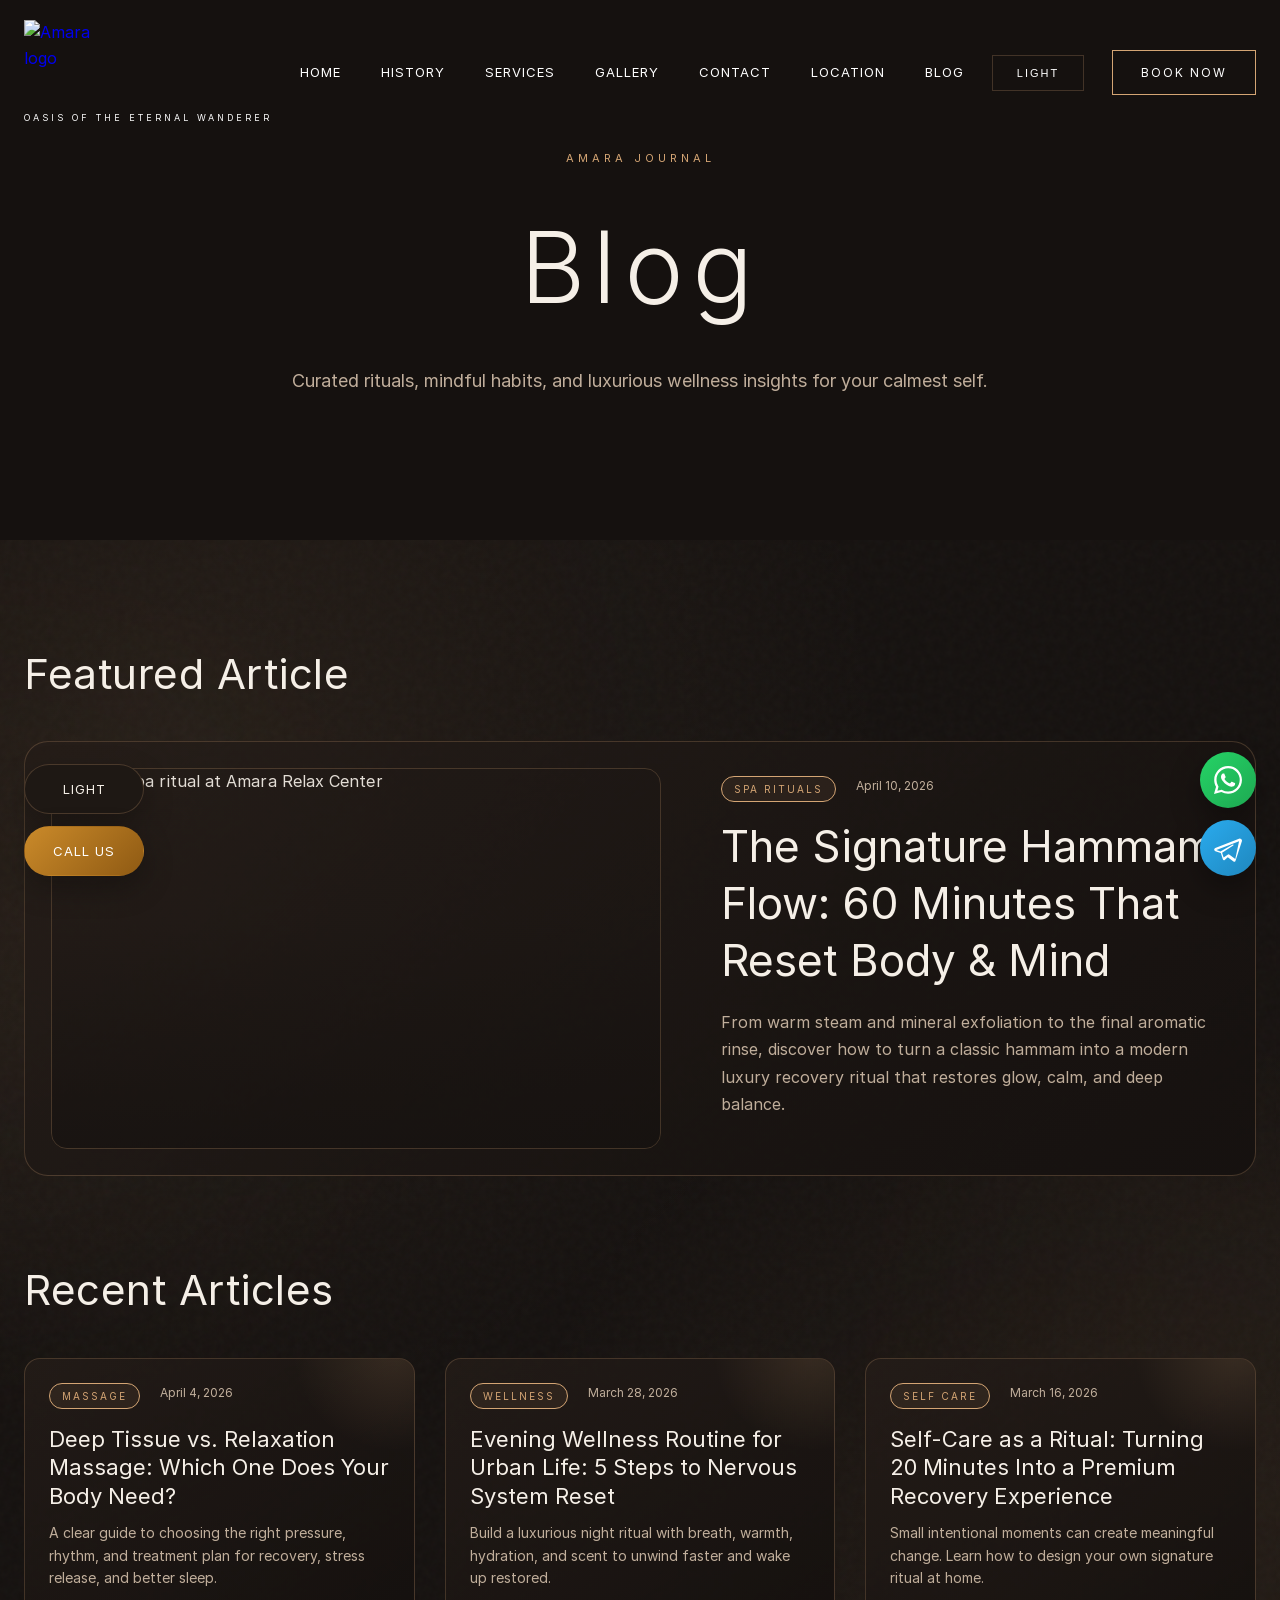
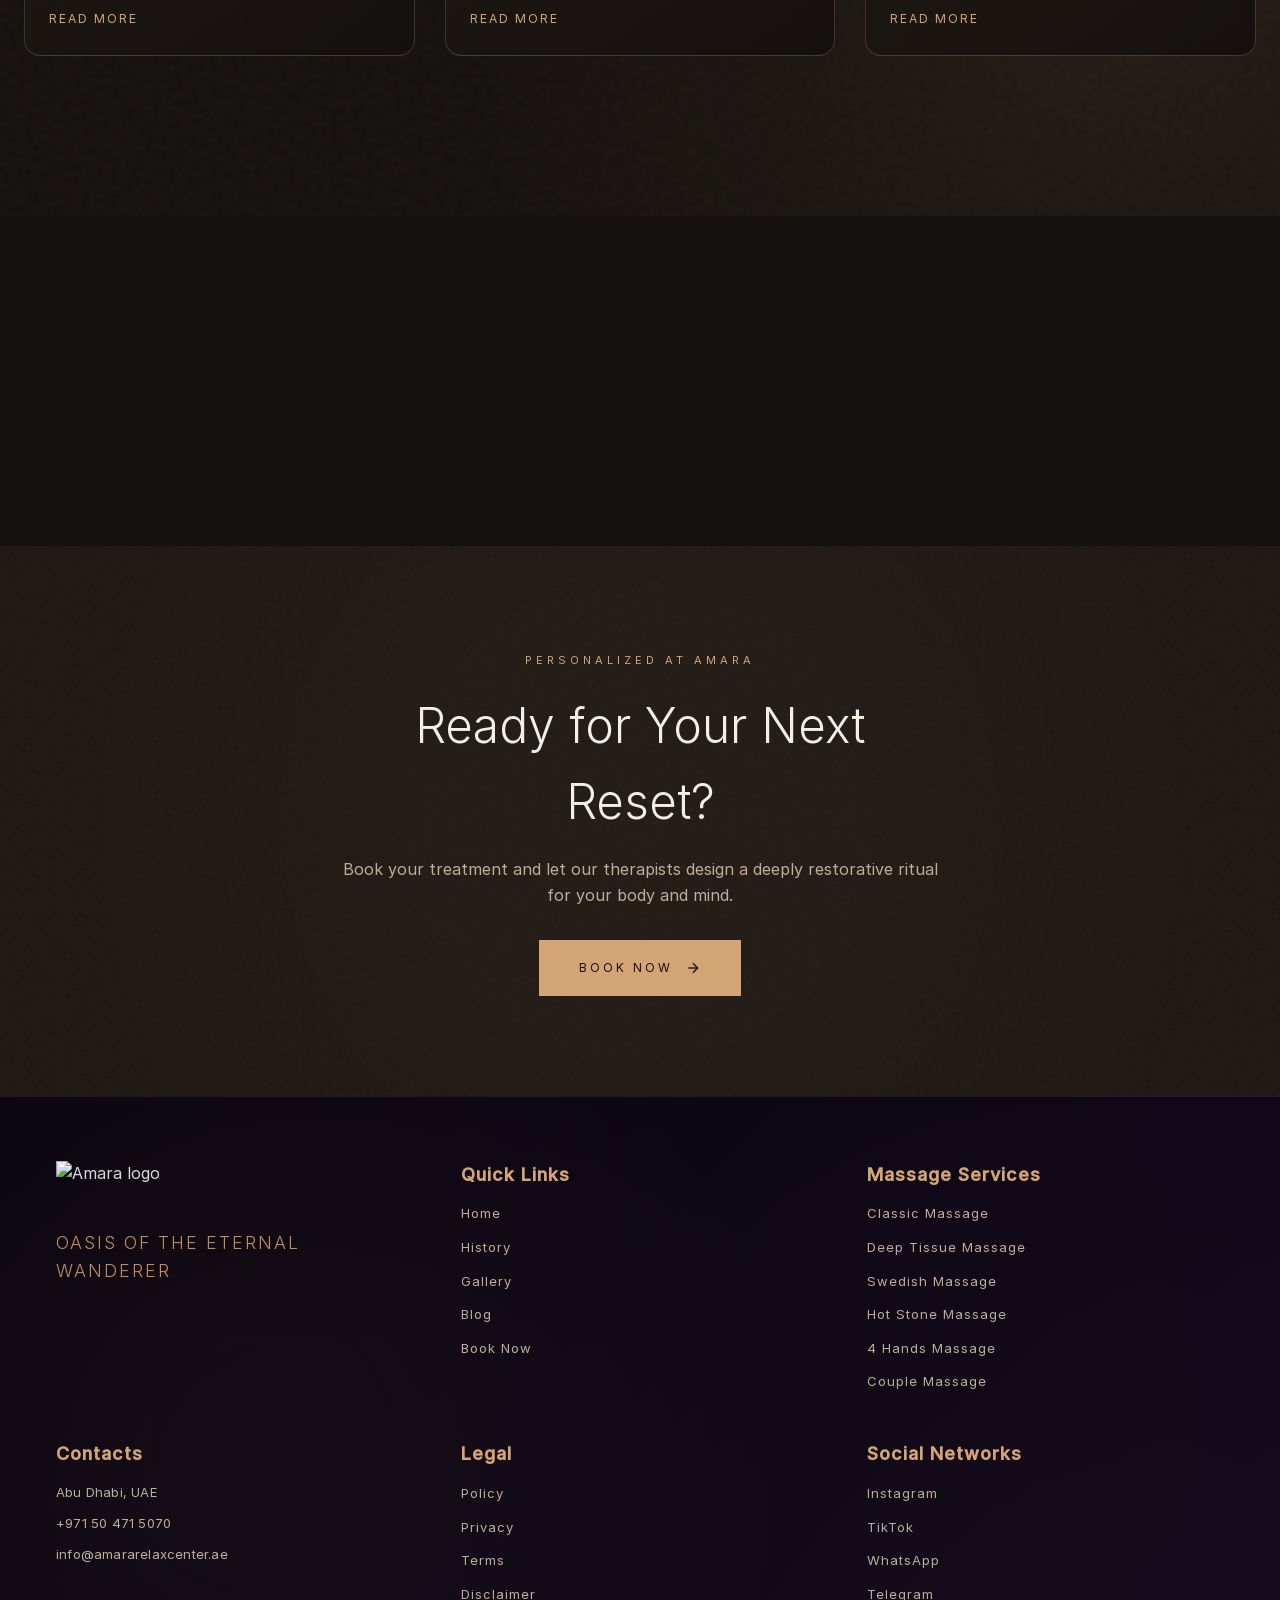
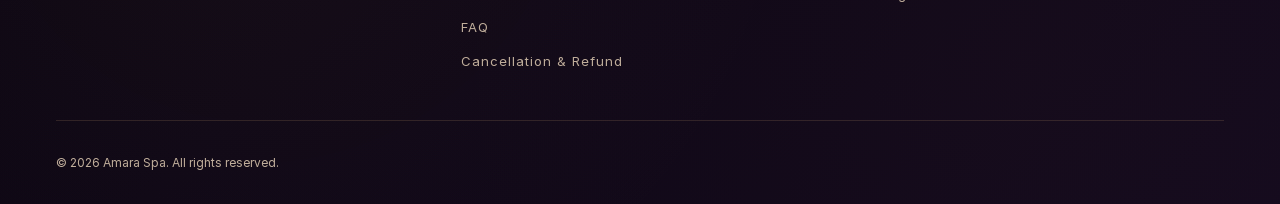
==== commit 96895a90: "Fix heading hierarchy and duplicate H2 usage across key pages" ====
--- a/blog.html
+++ b/blog.html
@@ -145,6 +145,10 @@
       <div class="blog-glow-right"></div>
 
       <div class="container">
+        <div class="blog-recent-head" data-animate>
+          <h2 class="blog-section-title">Featured Article</h2>
+        </div>
+
         <!-- Featured Post -->
         <article class="blog-featured" data-animate>
           <div class="blog-featured-image">
@@ -156,7 +160,7 @@
               <span class="blog-category">Spa Rituals</span>
               <span class="blog-date">April 10, 2026</span>
             </div>
-            <h2 class="blog-featured-title">The Signature Hammam Flow: 60 Minutes That Reset Body & Mind</h2>
+            <h3 class="blog-featured-title">The Signature Hammam Flow: 60 Minutes That Reset Body & Mind</h3>
             <p class="blog-featured-excerpt">From warm steam and mineral exfoliation to the final aromatic rinse, discover how to turn a classic hammam into a modern luxury recovery ritual that restores glow, calm, and deep balance.</p>
           </div>
         </article>
--- a/styles.css
+++ b/styles.css
@@ -5254,6 +5254,14 @@
   color: var(--color-primary);
 }
 
+.legal-section-block .faq-question-title {
+  font-family: var(--font-serif);
+  font-size: 28px;
+  font-weight: 400;
+  margin-bottom: 20px;
+  color: var(--color-primary);
+}
+
 .legal-section-block h3 {
   font-size: 18px;
   font-weight: 500;
--- a/styles.css
+++ b/styles.css
@@ -5254,6 +5254,14 @@
   color: var(--color-primary);
 }
 
+.legal-section-block .faq-question-title {
+  font-family: var(--font-serif);
+  font-size: 28px;
+  font-weight: 400;
+  margin-bottom: 20px;
+  color: var(--color-primary);
+}
+
 .legal-section-block h3 {
   font-size: 18px;
   font-weight: 500;
